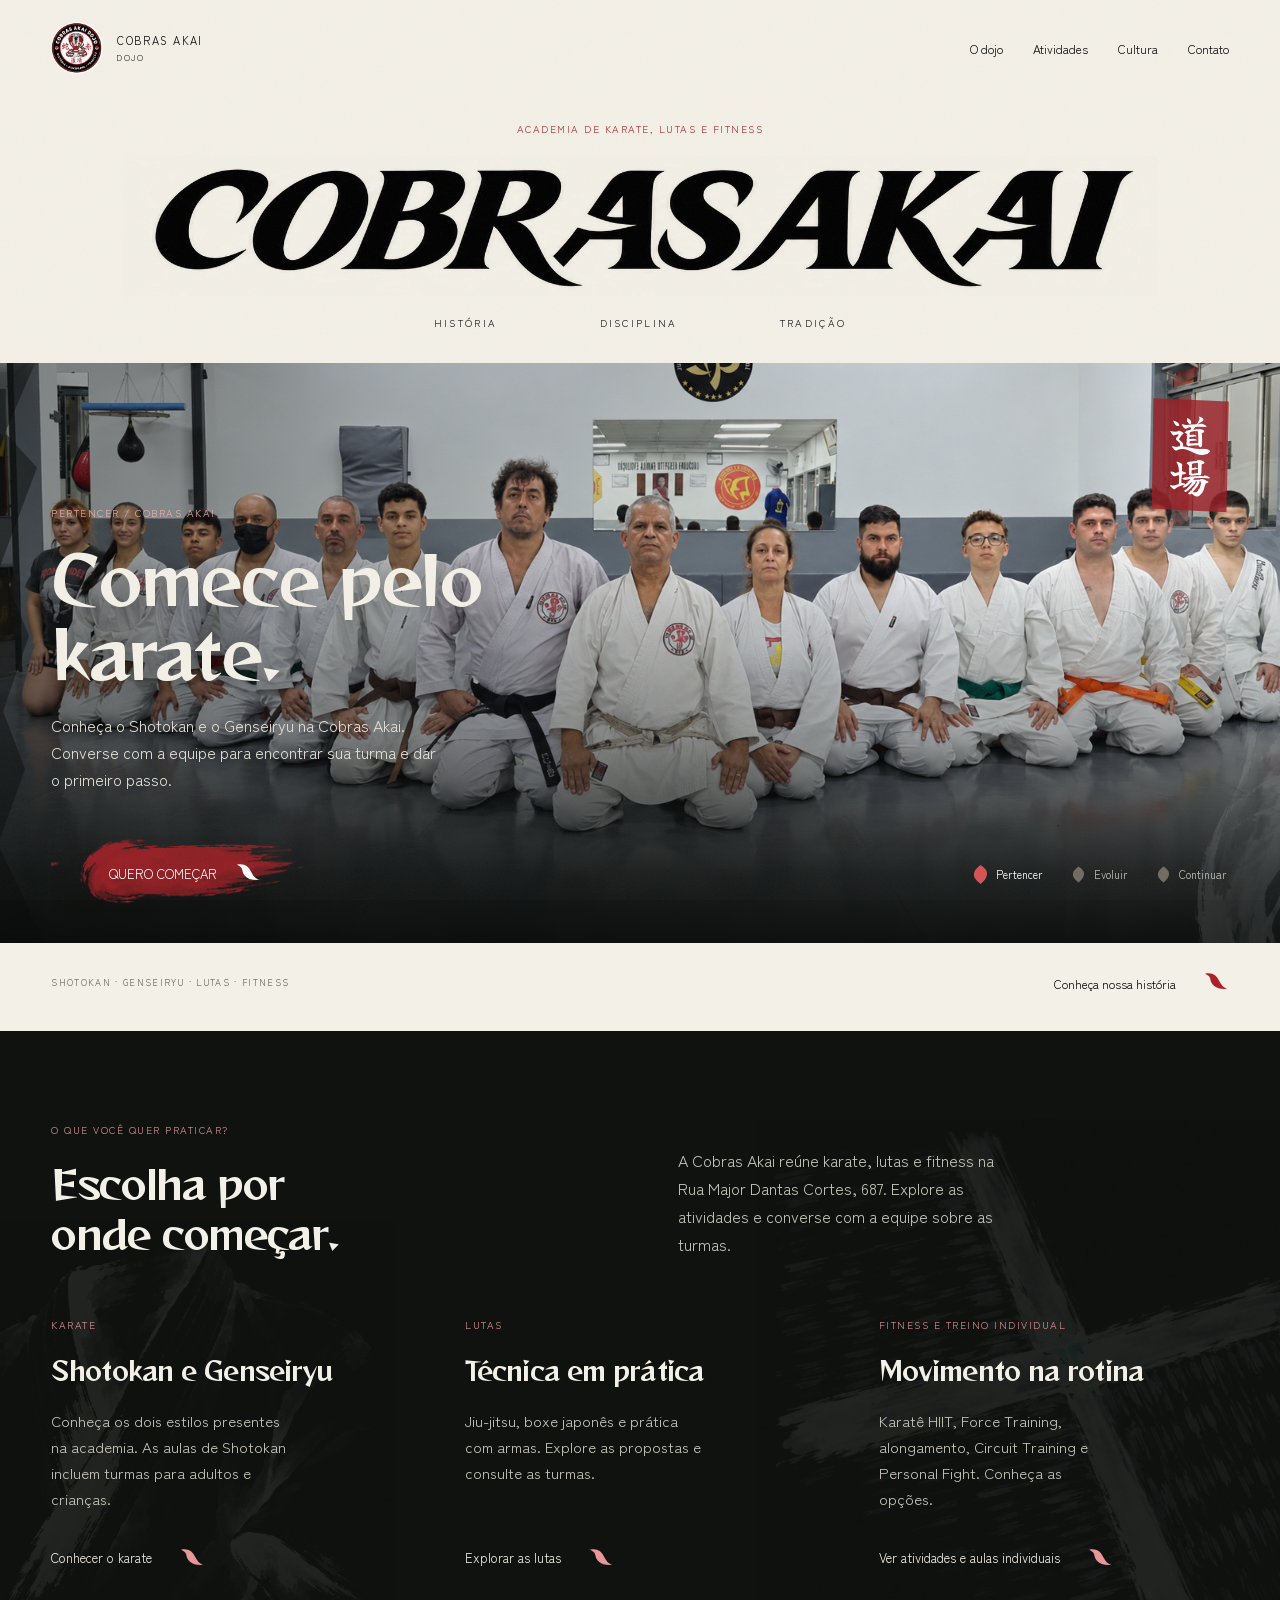
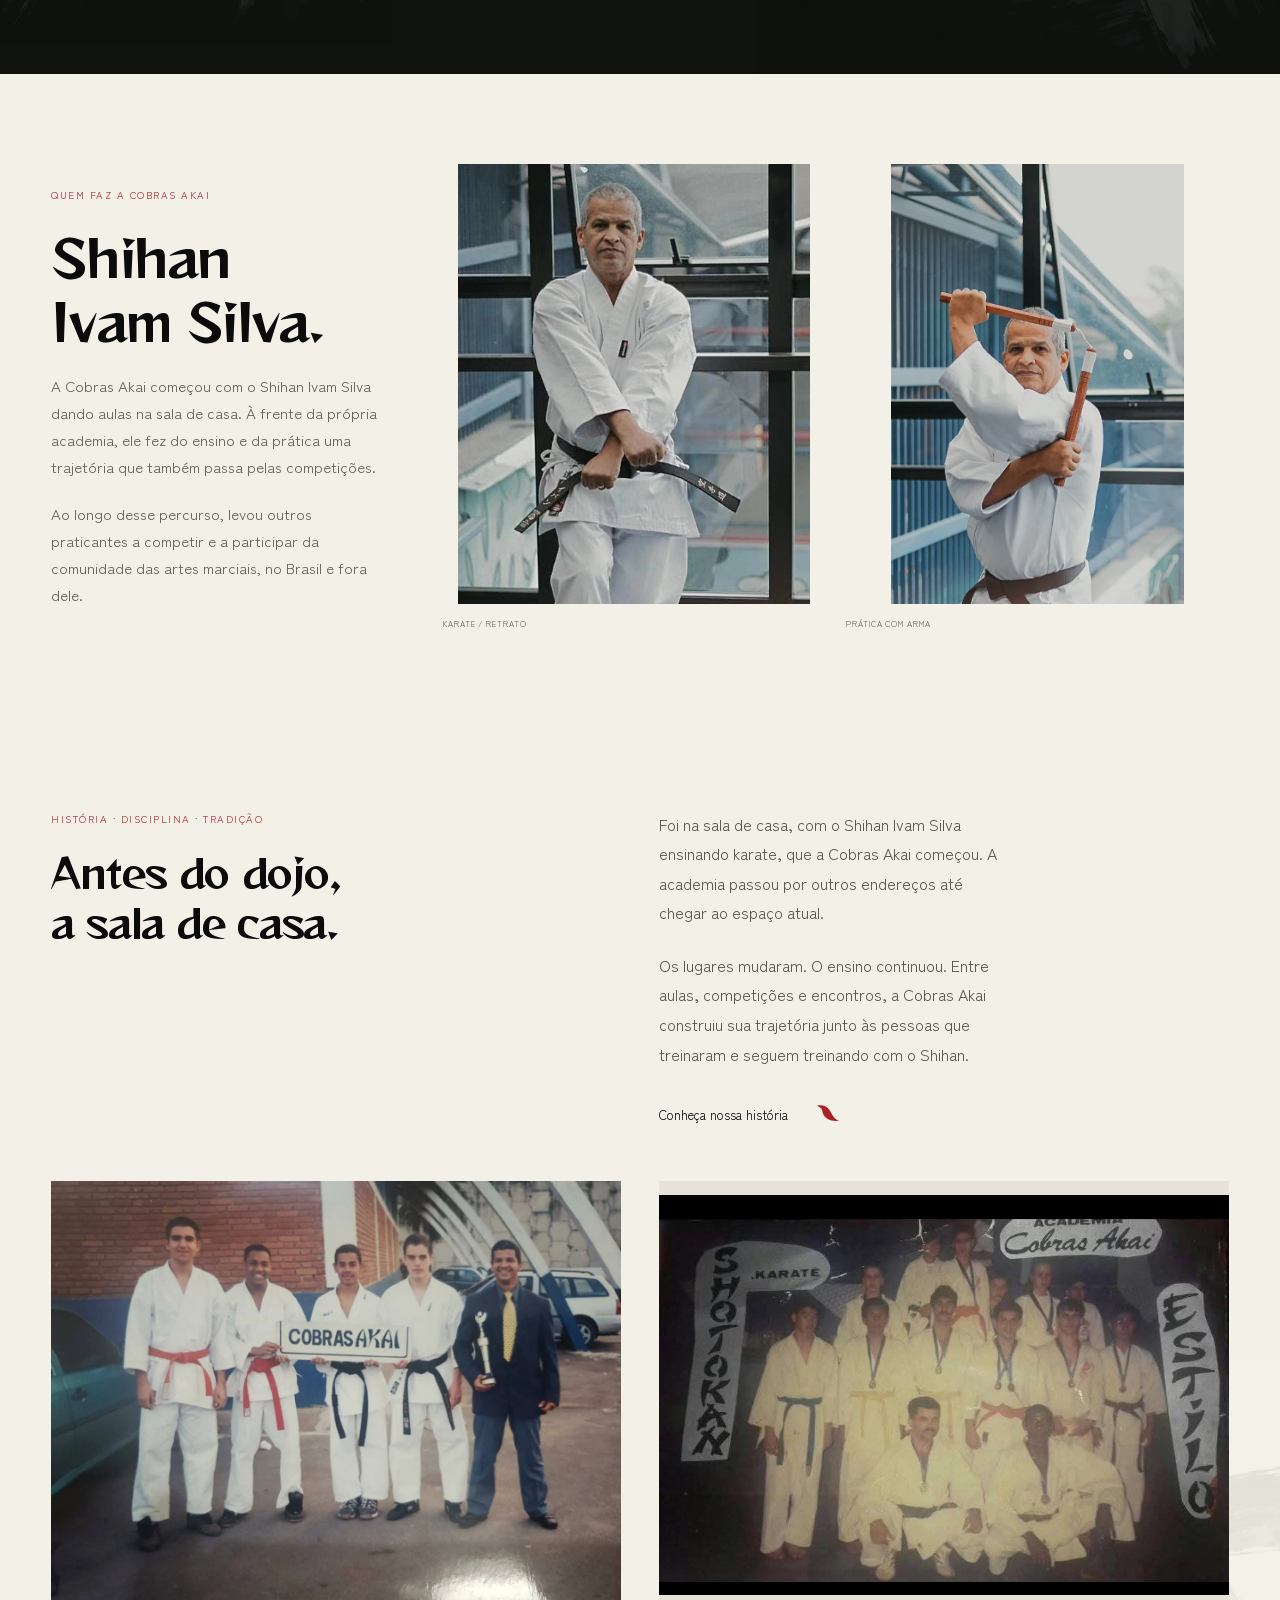
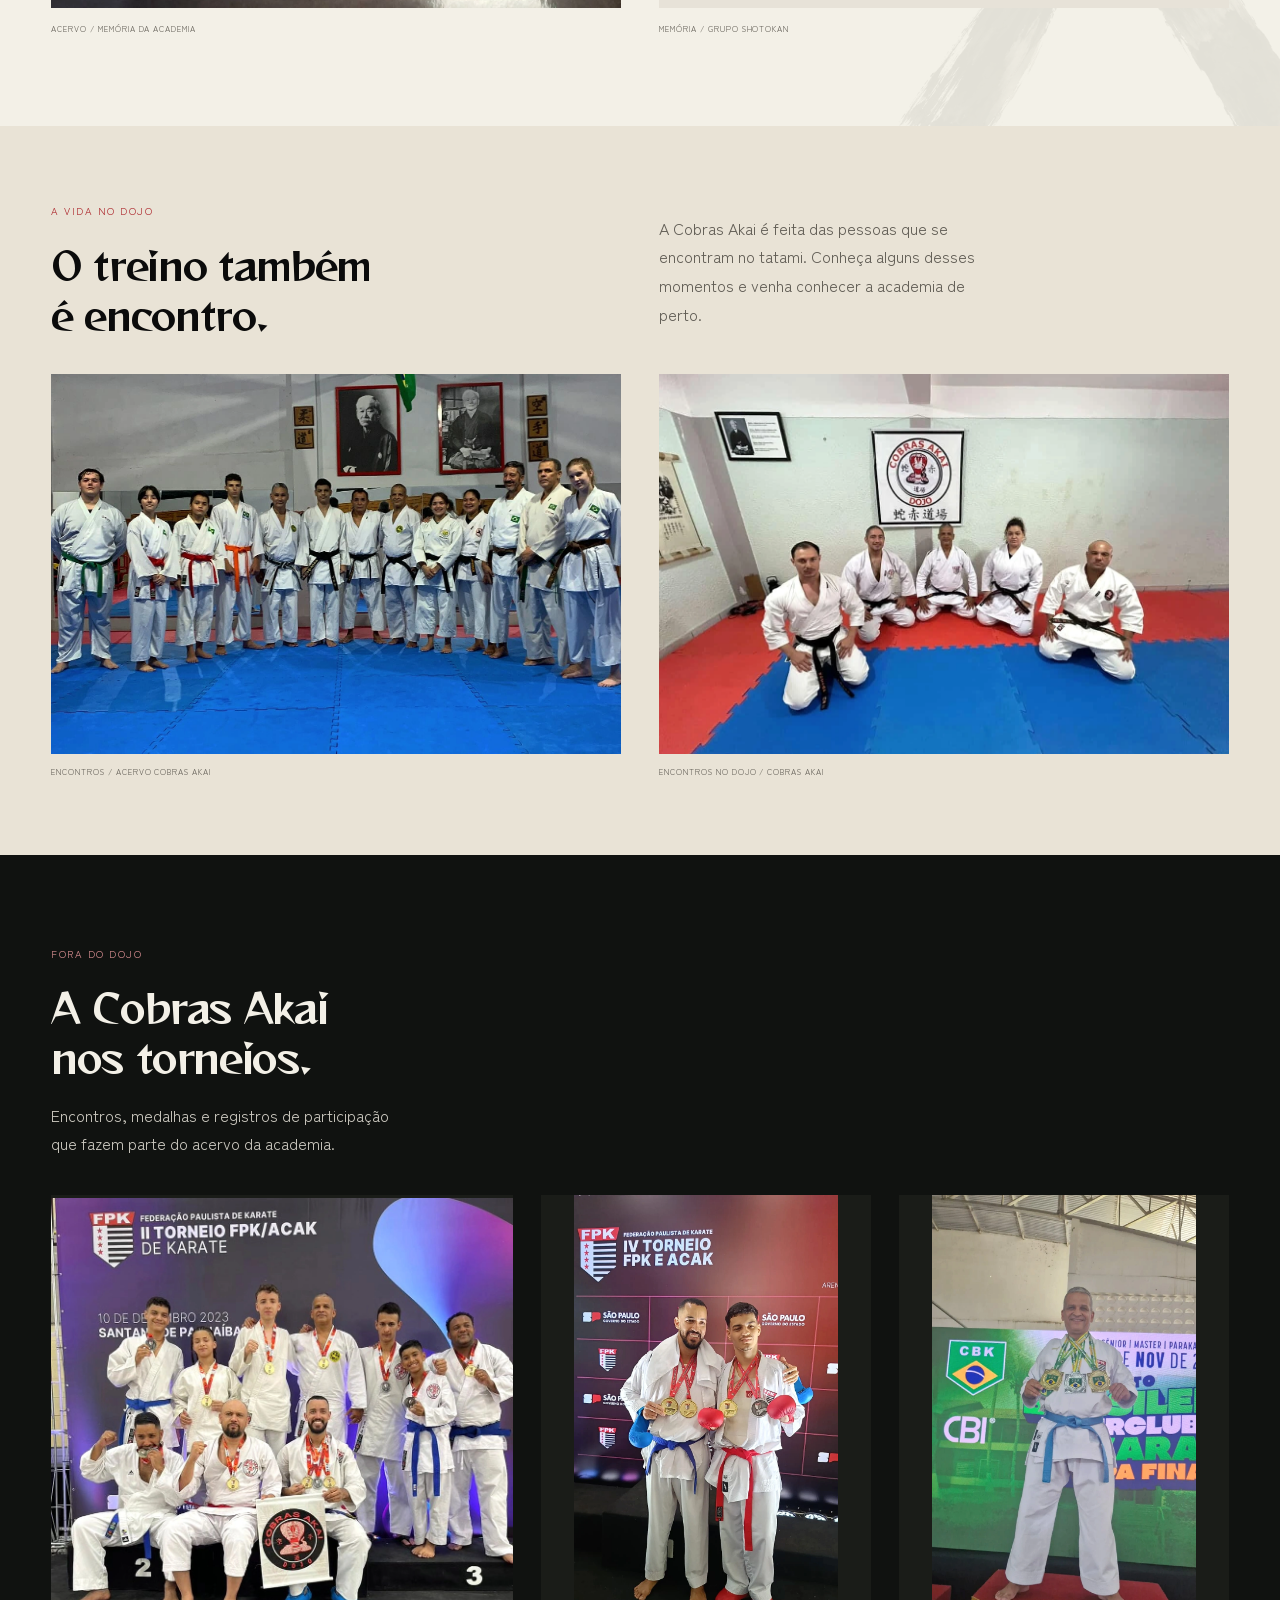
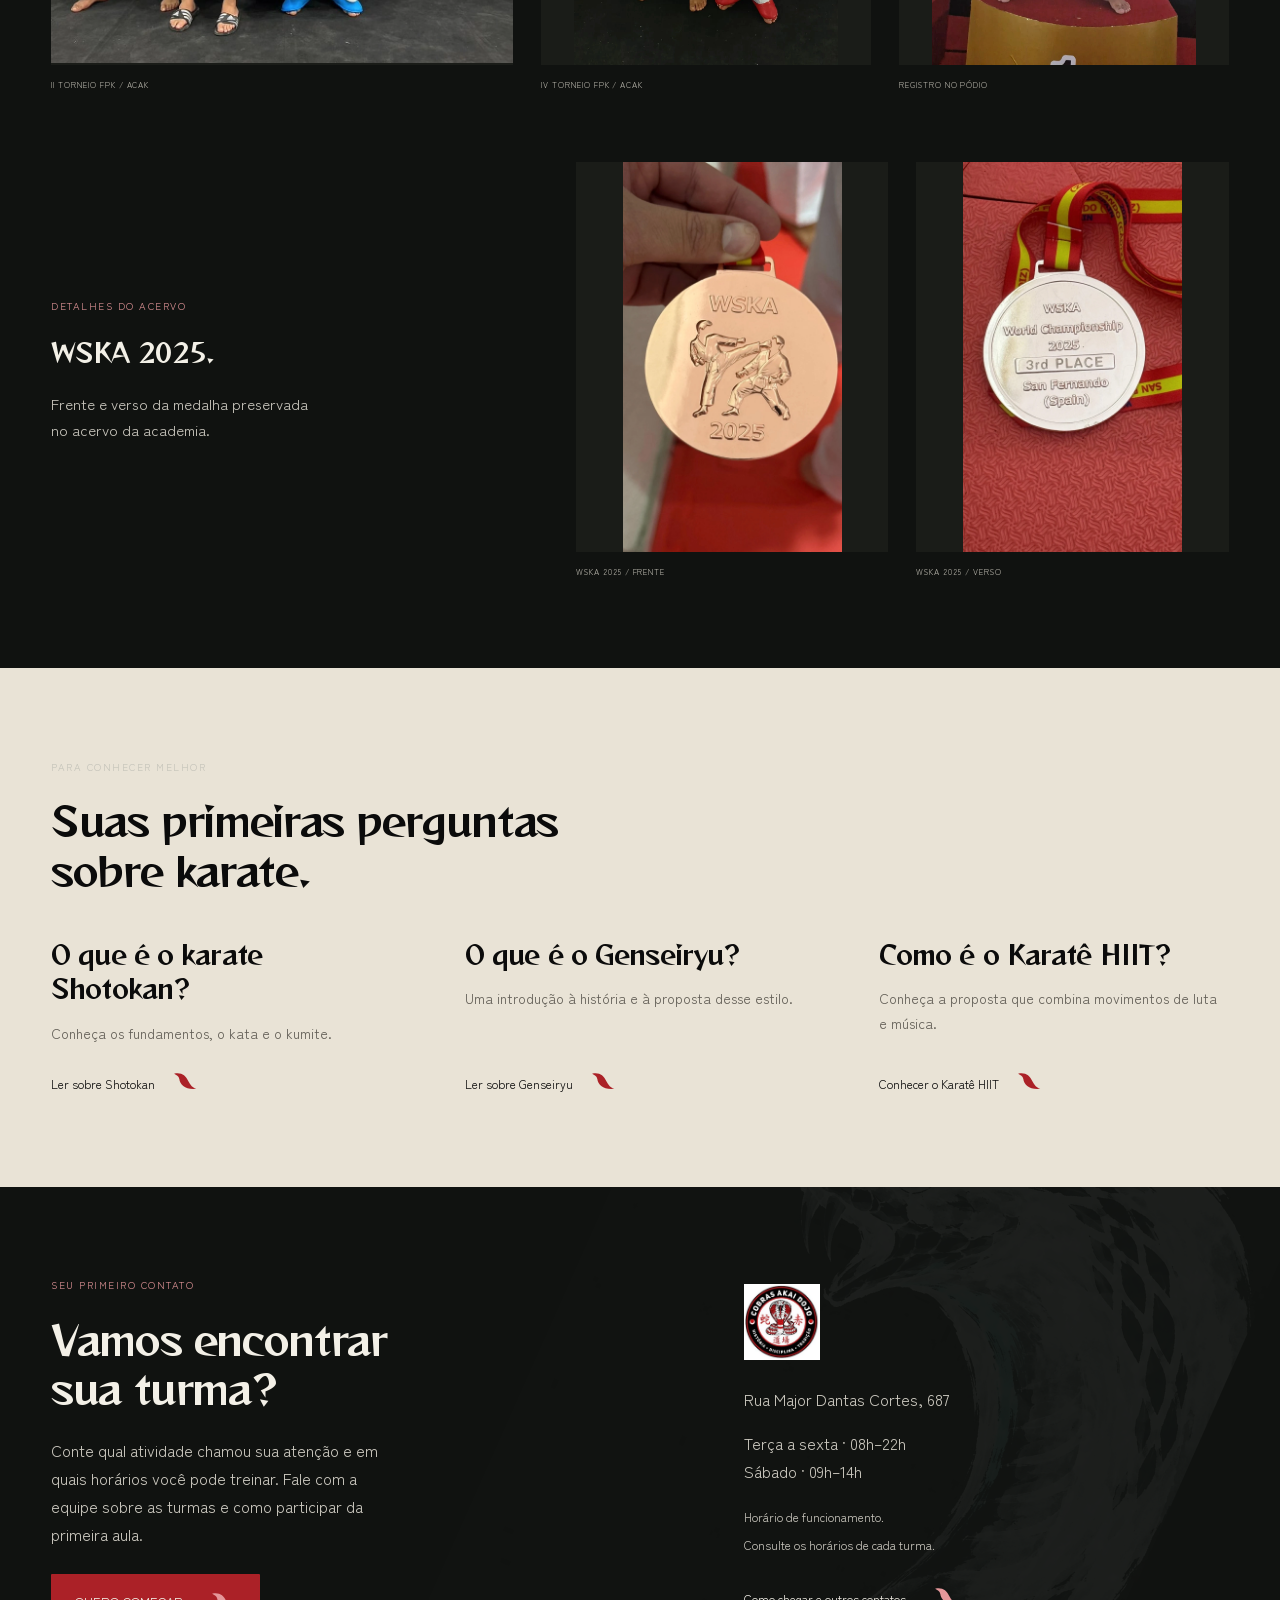
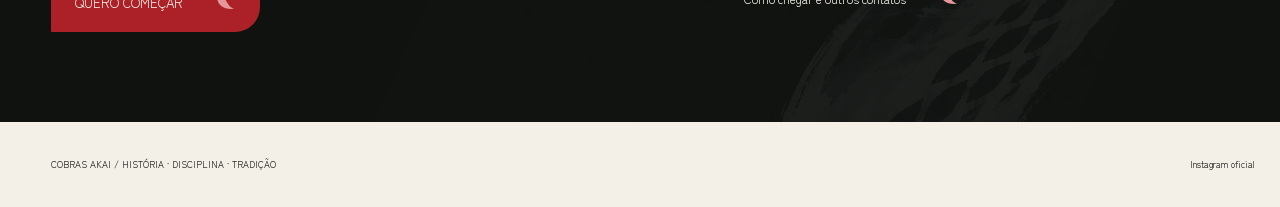
==== index.html @ 2b49d8a8 "Remove banner pause button and retain automatic rotation" ====
<!doctype html><html lang="pt-BR"><head><meta charset="utf-8"><meta name="viewport" content="width=device-width,initial-scale=1"><meta name="robots" content="noindex,nofollow"><title>Cobras Akai | Academia de Karate, Lutas e Fitness</title><link rel="stylesheet" href="versoes/versoes.css"><link rel="stylesheet" href="versoes/pergaminho.css"></head><body class="pergaminho"><a class="skip" href="#conteudo">Pular para o conteúdo</a><header class="content masthead"><a class="brand" href="index.html"><img src="assets/emblema.png" width="52" height="52" alt="Cobras Akai"><span>COBRAS AKAI<small>DOJO</small></span></a><nav aria-label="Principal"><a href="#historia">O dojo</a><a href="atividades.html">Atividades</a><a href="blog.html">Cultura</a><a href="contato.html">Contato</a></nav></header><main id="conteudo"><section class="p-opening"><div class="p-opening-title"><p class="tag">ACADEMIA DE KARATE, LUTAS E FITNESS</p><h1 class="signature"><img src="assets/ink/marca-estilizada.webp" alt="Cobras Akai"></h1><div class="p-brand-values"><span>HISTÓRIA</span><span>DISCIPLINA</span><span>TRADIÇÃO</span></div></div><section class="hero-reel" aria-label="Conheça a Cobras Akai" aria-roledescription="carrossel" tabindex="0">
<div class="reel-slides"><article class="reel-slide  reel-recent is-active" role="group" aria-roledescription="slide" aria-label="PERTENCER" ><img class="reel-photo" src="assets/fotos/tratadas/banner-dojo-escolhido.png" alt="Praticantes reunidos no tatami da Cobras Akai" fetchpriority="high"><div class="reel-shade"></div><div class="reel-copy"><p class="tag">PERTENCER / COBRAS AKAI</p><h2>Comece pelo<br>karate.</h2><p>Conheça o Shotokan e o Genseiryu na Cobras Akai. Converse com a equipe para encontrar sua turma e dar o primeiro passo.</p></div></article><article class="reel-slide reel-training reel-recent " role="group" aria-roledescription="slide" aria-label="EVOLUIR" inert aria-hidden="true"><img class="reel-photo" src="assets/fotos/tratadas/banner-karate-reconstruido-v2.png" alt="Turma de karate em posição de treino" loading="lazy"><div class="reel-shade"></div><div class="reel-copy"><p class="tag">EVOLUIR / COBRAS AKAI</p><h2>Encontre<br>seu treino.</h2><p>Karate, outras lutas, atividades de fitness e aulas individuais. Conheça as propostas e escolha o que você quer praticar.</p></div></article><article class="reel-slide  reel-archive " role="group" aria-roledescription="slide" aria-label="CONTINUAR" inert aria-hidden="true"><img class="reel-photo" src="assets/fotos/acervo-placa-cobras-akai.webp" alt="Registro do acervo com a placa Cobras Akai" loading="lazy"><div class="reel-shade"></div><div class="reel-copy"><p class="tag">CONTINUAR / COBRAS AKAI</p><h2>Conheça quem<br>faz o dojo.</h2><p>Dos registros antigos aos encontros de hoje, conheça as pessoas e os momentos da Cobras Akai.</p></div></article></div>
<div class="reel-edge reel-edge-left" aria-hidden="true"></div><img class="reel-serpent" src="assets/ink/serpente-fragmento-v07.webp" alt="" aria-hidden="true"><span class="reel-seal" lang="ja" aria-hidden="true">道場</span>
<div class="reel-bottom"><div class="p-banner-invite"><div class="p-invite"><span class="p-brush" aria-hidden="true"></span><a class="action p-brush-link" href="https://wa.me/5511998178561?text=Ol%C3%A1!%20Quero%20come%C3%A7ar%20na%20Cobras%20Akai.%20Gostaria%20de%20saber%20sobre%20as%20atividades%2C%20os%20hor%C3%A1rios%20e%20como%20funciona%20a%20primeira%20aula."><span>QUERO COMEÇAR</span><svg viewBox="0 0 48 48" aria-hidden="true"><path fill="currentColor" d="M7 8C19 5 27 11 31 20C35 28 39 32 45 34C27 36 17 27 16 17C15 12 11 10 7 8Z"/></svg></a></div></div><div class="reel-controls" aria-label="Controles dos banners"><div class="reel-choices"><button type="button" data-slide="0" aria-label="Mostrar banner Pertencer" aria-pressed="true"><svg viewBox="0 0 32 38" aria-hidden="true"><path d="M16 2C25 8 30 14 27 22C25 28 20 33 16 36C10 31 4 26 4 19C4 12 10 7 16 2Z" fill="currentColor"/></svg><span>Pertencer</span></button><button type="button" data-slide="1" aria-label="Mostrar banner Evoluir" aria-pressed="false"><svg viewBox="0 0 32 38" aria-hidden="true"><path d="M16 2C25 8 30 14 27 22C25 28 20 33 16 36C10 31 4 26 4 19C4 12 10 7 16 2Z" fill="currentColor"/></svg><span>Evoluir</span></button><button type="button" data-slide="2" aria-label="Mostrar banner Continuar" aria-pressed="false"><svg viewBox="0 0 32 38" aria-hidden="true"><path d="M16 2C25 8 30 14 27 22C25 28 20 33 16 36C10 31 4 26 4 19C4 12 10 7 16 2Z" fill="currentColor"/></svg><span>Continuar</span></button></div></div></div></section><div class="p-opening-foot"><span>SHOTOKAN · GENSEIRYU · LUTAS · FITNESS</span><a class="action " href="#historia"><span>Conheça nossa história</span><svg viewBox="0 0 48 48" aria-hidden="true"><path fill="currentColor" d="M7 8C19 5 27 11 31 20C35 28 39 32 45 34C27 36 17 27 16 17C15 12 11 10 7 8Z"/></svg></a></div></section>
<section class="p-dark p-practices"><div class="p-section-head p-grid"><div><p class="tag">O QUE VOCÊ QUER PRATICAR?</p><h2>Escolha por<br>onde começar.</h2></div><p>A Cobras Akai reúne karate, lutas e fitness na Rua Major Dantas Cortes, 687. Explore as atividades e converse com a equipe sobre as turmas.</p></div><div class="p-practice-content"><img class="ink-art p-gi" src="assets/ink/karategi-nanquim-v02.webp" alt="" aria-hidden="true" loading="lazy"><img class="ink-art p-tatami" src="assets/ink/tatami-nanquim-v02.webp" alt="" aria-hidden="true" loading="lazy"><div class="activities"><article><p class="tag">KARATE</p><h3>Shotokan e Genseiryu</h3><p>Conheça os dois estilos presentes na academia. As aulas de Shotokan incluem turmas para adultos e crianças.</p><a class="action " href="karate.html"><span>Conhecer o karate</span><svg viewBox="0 0 48 48" aria-hidden="true"><path fill="currentColor" d="M7 8C19 5 27 11 31 20C35 28 39 32 45 34C27 36 17 27 16 17C15 12 11 10 7 8Z"/></svg></a></article><article><p class="tag">LUTAS</p><h3>Técnica em prática</h3><p>Jiu-jitsu, boxe japonês e prática com armas. Explore as propostas e consulte as turmas.</p><a class="action " href="atividades.html#boxe"><span>Explorar as lutas</span><svg viewBox="0 0 48 48" aria-hidden="true"><path fill="currentColor" d="M7 8C19 5 27 11 31 20C35 28 39 32 45 34C27 36 17 27 16 17C15 12 11 10 7 8Z"/></svg></a></article><article><p class="tag">FITNESS E TREINO INDIVIDUAL</p><h3>Movimento na rotina</h3><p>Karatê HIIT, Force Training, alongamento, Circuit Training e Personal Fight. Conheça as opções.</p><a class="action " href="atividades.html#hiit"><span>Ver atividades e aulas individuais</span><svg viewBox="0 0 48 48" aria-hidden="true"><path fill="currentColor" d="M7 8C19 5 27 11 31 20C35 28 39 32 45 34C27 36 17 27 16 17C15 12 11 10 7 8Z"/></svg></a></article></div></div></section>
<section class="p-photo-section p-shihan" id="shihan"><div class="p-photo-heading"><p class="tag">QUEM FAZ A COBRAS AKAI</p><h2>Shihan<br>Ivam Silva.</h2><p>A Cobras Akai começou com o Shihan Ivam Silva dando aulas na sala de casa. À frente da própria academia, ele fez do ensino e da prática uma trajetória que também passa pelas competições.</p><p>Ao longo desse percurso, levou outros praticantes a competir e a participar da comunidade das artes marciais, no Brasil e fora dele.</p></div><div class="p-photo-gallery p-portraits"><figure><a href="assets/fotos/tratadas/retrato-karate.webp" class="archive-enlarge" data-caption="Praticante de karategi branco segurando a faixa preta" aria-label="Ampliar: Praticante de karategi branco segurando a faixa preta"><img src="assets/fotos/tratadas/retrato-karate.webp" alt="Praticante de karategi branco segurando a faixa preta" loading="lazy" decoding="async"></a><figcaption>KARATE / RETRATO</figcaption></figure><figure><a href="assets/fotos/tratadas/pratica-arma.webp" class="archive-enlarge" data-caption="Praticante segurando uma arma articulada de madeira" aria-label="Ampliar: Praticante segurando uma arma articulada de madeira"><img src="assets/fotos/tratadas/pratica-arma.webp" alt="Praticante segurando uma arma articulada de madeira" loading="lazy" decoding="async"></a><figcaption>PRÁTICA COM ARMA</figcaption></figure></div></section>
<section class="p-history" id="historia"><div class="p-history-intro"><div><p class="tag">HISTÓRIA · DISCIPLINA · TRADIÇÃO</p><h2>Antes do dojo,<br>a sala de casa.</h2></div><div class="p-history-copy"><p>Foi na sala de casa, com o Shihan Ivam Silva ensinando karate, que a Cobras Akai começou. A academia passou por outros endereços até chegar ao espaço atual.</p><p>Os lugares mudaram. O ensino continuou. Entre aulas, competições e encontros, a Cobras Akai construiu sua trajetória junto às pessoas que treinaram e seguem treinando com o Shihan.</p><a class="action " href="dojo.html#historia"><span>Conheça nossa história</span><svg viewBox="0 0 48 48" aria-hidden="true"><path fill="currentColor" d="M7 8C19 5 27 11 31 20C35 28 39 32 45 34C27 36 17 27 16 17C15 12 11 10 7 8Z"/></svg></a></div></div><div class="p-photo-gallery p-history-album"><figure><a href="assets/fotos/acervo-placa-cobras-akai.webp" class="archive-enlarge" data-caption="Fotografia antiga de grupo com placa Cobras Akai" aria-label="Ampliar: Fotografia antiga de grupo com placa Cobras Akai"><img src="assets/fotos/acervo-placa-cobras-akai.webp" alt="Fotografia antiga de grupo com placa Cobras Akai" loading="lazy" decoding="async"></a><figcaption>ACERVO / MEMÓRIA DA ACADEMIA</figcaption></figure><figure><a href="assets/fotos/acervo-grupo-shotokan.webp" class="archive-enlarge" data-caption="Fotografia antiga de grupo com medalhas e identificação Academia Cobras Akai" aria-label="Ampliar: Fotografia antiga de grupo com medalhas e identificação Academia Cobras Akai"><img src="assets/fotos/acervo-grupo-shotokan.webp" alt="Fotografia antiga de grupo com medalhas e identificação Academia Cobras Akai" loading="lazy" decoding="async"></a><figcaption>MEMÓRIA / GRUPO SHOTOKAN</figcaption></figure></div><img class="ink-art p-belt" src="assets/ink/faixa-nanquim-v02.webp" alt="" aria-hidden="true" loading="lazy"></section>
<section class="p-photo-section p-together" id="vida-no-dojo"><div class="p-together-intro"><div><p class="tag">A VIDA NO DOJO</p><h2>O treino também<br>é encontro.</h2></div><p>A Cobras Akai é feita das pessoas que se encontram no tatami. Conheça alguns desses momentos e venha conhecer a academia de perto.</p></div><div class="p-photo-gallery p-dojo-pair"><figure><a href="assets/fotos/tratadas/grupo-tatami.webp" class="archive-enlarge" data-caption="Turma reunida em pé no tatami azul" aria-label="Ampliar: Turma reunida em pé no tatami azul"><img src="assets/fotos/tratadas/grupo-tatami.webp" alt="Turma reunida em pé no tatami azul" loading="lazy" decoding="async"></a><figcaption>ENCONTROS / ACERVO COBRAS AKAI</figcaption></figure><figure><a href="assets/fotos/tratadas/encontro-faixas.webp" class="archive-enlarge" data-caption="Grupo de praticantes no dojo Cobras Akai" aria-label="Ampliar: Grupo de praticantes no dojo Cobras Akai"><img src="assets/fotos/tratadas/encontro-faixas.webp" alt="Grupo de praticantes no dojo Cobras Akai" loading="lazy" decoding="async"></a><figcaption>ENCONTROS NO DOJO / COBRAS AKAI</figcaption></figure></div></section>
<section class="p-dark p-photo-section"><div class="p-photo-heading"><p class="tag">FORA DO DOJO</p><h2>A Cobras Akai<br>nos torneios.</h2><p>Encontros, medalhas e registros de participação que fazem parte do acervo da academia.</p></div><div class="p-photo-gallery p-competitions"><figure><a href="assets/fotos/tratadas/registro-torneio.webp" class="archive-enlarge" data-caption="Grupo com medalhas e bandeira Cobras Akai no II Torneio FPK e ACAK" aria-label="Ampliar: Grupo com medalhas e bandeira Cobras Akai no II Torneio FPK e ACAK"><img src="assets/fotos/tratadas/registro-torneio.webp" alt="Grupo com medalhas e bandeira Cobras Akai no II Torneio FPK e ACAK" loading="lazy" decoding="async"></a><figcaption>II TORNEIO FPK / ACAK</figcaption></figure><figure><a href="assets/fotos/tratadas/dupla-torneio.webp" class="archive-enlarge" data-caption="Dois praticantes com medalhas no IV Torneio FPK e ACAK" aria-label="Ampliar: Dois praticantes com medalhas no IV Torneio FPK e ACAK"><img src="assets/fotos/tratadas/dupla-torneio.webp" alt="Dois praticantes com medalhas no IV Torneio FPK e ACAK" loading="lazy" decoding="async"></a><figcaption>IV TORNEIO FPK / ACAK</figcaption></figure><figure><a href="assets/fotos/tratadas/registro-podio.webp" class="archive-enlarge" data-caption="Praticante com medalhas em um pódio diante do painel CBK" aria-label="Ampliar: Praticante com medalhas em um pódio diante do painel CBK"><img src="assets/fotos/tratadas/registro-podio.webp" alt="Praticante com medalhas em um pódio diante do painel CBK" loading="lazy" decoding="async"></a><figcaption>REGISTRO NO PÓDIO</figcaption></figure></div><div class="p-medal-story"><div><p class="tag">DETALHES DO ACERVO</p><h3>WSKA 2025.</h3><p>Frente e verso da medalha preservada no acervo da academia.</p></div><div class="p-photo-gallery p-medals"><figure><a href="assets/fotos/tratadas/medalha-frente.webp" class="archive-enlarge" data-caption="Frente de medalha com inscrição WSKA 2025" aria-label="Ampliar: Frente de medalha com inscrição WSKA 2025"><img src="assets/fotos/tratadas/medalha-frente.webp" alt="Frente de medalha com inscrição WSKA 2025" loading="lazy" decoding="async"></a><figcaption>WSKA 2025 / FRENTE</figcaption></figure><figure><a href="assets/fotos/tratadas/medalha-verso.webp" class="archive-enlarge" data-caption="Verso de medalha com inscrição WSKA World Championship 2025, 3rd Place, San Fernando, Spain" aria-label="Ampliar: Verso de medalha com inscrição WSKA World Championship 2025, 3rd Place, San Fernando, Spain"><img src="assets/fotos/tratadas/medalha-verso.webp" alt="Verso de medalha com inscrição WSKA World Championship 2025, 3rd Place, San Fernando, Spain" loading="lazy" decoding="async"></a><figcaption>WSKA 2025 / VERSO</figcaption></figure></div></div></section>
<section class="p-journal"><div class="p-section-head"><p class="tag">PARA CONHECER MELHOR</p><h2>Suas primeiras perguntas<br>sobre karate.</h2></div><div class="readings"><a href="artigo-shotokan.html"><h3>O que é o karate Shotokan?</h3><p>Conheça os fundamentos, o kata e o kumite.</p><span>Ler sobre Shotokan <svg viewBox="0 0 48 48" aria-hidden="true"><path fill="currentColor" d="M7 8C19 5 27 11 31 20C35 28 39 32 45 34C27 36 17 27 16 17C15 12 11 10 7 8Z"/></svg></span></a><a href="artigo-genseiryu.html"><h3>O que é o Genseiryu?</h3><p>Uma introdução à história e à proposta desse estilo.</p><span>Ler sobre Genseiryu <svg viewBox="0 0 48 48" aria-hidden="true"><path fill="currentColor" d="M7 8C19 5 27 11 31 20C35 28 39 32 45 34C27 36 17 27 16 17C15 12 11 10 7 8Z"/></svg></span></a><a href="artigo-karate-hiit.html"><h3>Como é o Karatê HIIT?</h3><p>Conheça a proposta que combina movimentos de luta e música.</p><span>Conhecer o Karatê HIIT <svg viewBox="0 0 48 48" aria-hidden="true"><path fill="currentColor" d="M7 8C19 5 27 11 31 20C35 28 39 32 45 34C27 36 17 27 16 17C15 12 11 10 7 8Z"/></svg></span></a></div></section>
<section class="p-dark p-visit p-grid"><img class="ink-art p-visit-scales" src="assets/ink/serpente-fragmento-v07.webp" alt="" aria-hidden="true" loading="lazy"><div><p class="tag">SEU PRIMEIRO CONTATO</p><h2>Vamos encontrar<br>sua turma?</h2><p>Conte qual atividade chamou sua atenção e em quais horários você pode treinar. Fale com a equipe sobre as turmas e como participar da primeira aula.</p><a class="action strong" href="https://wa.me/5511998178561?text=Ol%C3%A1!%20Quero%20come%C3%A7ar%20na%20Cobras%20Akai.%20Gostaria%20de%20saber%20sobre%20as%20atividades%2C%20os%20hor%C3%A1rios%20e%20como%20funciona%20a%20primeira%20aula."><span>QUERO COMEÇAR</span><svg viewBox="0 0 48 48" aria-hidden="true"><path fill="currentColor" d="M7 8C19 5 27 11 31 20C35 28 39 32 45 34C27 36 17 27 16 17C15 12 11 10 7 8Z"/></svg></a></div><div class="p-address"><img src="assets/emblema.png" alt="Cobras Akai" width="76" height="76"><p>Rua Major Dantas Cortes, 687</p><p>Terça a sexta · 08h–22h<br>Sábado · 09h–14h</p><small>Horário de funcionamento.<br>Consulte os horários de cada turma.</small><a class="action " href="contato.html"><span>Como chegar e outros contatos</span><svg viewBox="0 0 48 48" aria-hidden="true"><path fill="currentColor" d="M7 8C19 5 27 11 31 20C35 28 39 32 45 34C27 36 17 27 16 17C15 12 11 10 7 8Z"/></svg></a></div></section><dialog class="p-lightbox" aria-label="Fotografia ampliada"><button type="button" class="p-photo-close">Fechar fotografia</button><img alt=""><p></p></dialog></main><footer class="content"><span>COBRAS AKAI / HISTÓRIA · DISCIPLINA · TRADIÇÃO</span><a href="https://www.instagram.com/cobrasakaioficial/">Instagram oficial</a></footer><script src="versoes/pergaminho.js" defer></script></body></html>
---- versoes/versoes.css ----
@font-face{font-family:Zen;src:url('../assets/fonts/zen.woff2')}@font-face{font-family:Reggae;src:url('../assets/fonts/reggae.woff2')}@font-face{font-family:Yuji;src:url('../assets/fonts/yuji.woff2')}*{box-sizing:border-box}html{scroll-behavior:smooth;scroll-padding-top:90px}body{margin:0;background:#f3f0e7;color:#0b0b0b;font:16px/1.75 Zen,sans-serif}a{color:inherit;text-decoration:none}img{display:block;max-width:100%}h1,h2,h3,p,figure{margin:0}h1,h2,h3{font-weight:400;line-height:1.16;letter-spacing:-.035em}h2{font-size:45px}h3{font-size:27px}em{font-style:normal;color:#ab2127}a:focus-visible{outline:2px solid #ab2127;outline-offset:5px}.skip{position:fixed;top:-90px;z-index:100;background:#fff;padding:15px}.skip:focus{top:0}.content{width:min(1200px,86%);margin:auto}.compare{display:flex;align-items:center;justify-content:center;gap:25px;background:#e4ddd0;color:#292722;padding:12px 4%;font-size:11px;position:sticky;top:0;z-index:20;min-height:52px}.compare>span{font-size:8px;letter-spacing:.15em}.compare a{padding:6px 0}.compare a[aria-current]{color:#ab2127;font-weight:bold}.compare .original{margin-left:auto;font-size:10px}.masthead{display:flex;justify-content:space-between;align-items:center;padding-block:23px;gap:30px}.brand{display:flex;align-items:center;gap:14px;font-size:11px;letter-spacing:.13em}.brand img{border-radius:50%}.brand small{display:block;font-size:8px;letter-spacing:.2em}.masthead nav{display:flex;gap:30px;font-size:12px}.signature{position:relative;aspect-ratio:1774/240;overflow:hidden;mix-blend-mode:multiply}.signature img{position:absolute;width:100%;max-width:none;top:-95.833%}.tag{font-size:9px;letter-spacing:.17em;color:#ab2127;margin-bottom:20px}.action{display:inline-flex;align-items:center;gap:25px;padding:12px 0;min-height:48px;font-size:13px}.action svg,.readings svg{width:25px;height:25px;flex-shrink:0;color:#ab2127;transition:transform .4s cubic-bezier(.2,.8,.2,1)}.action:hover svg,.readings a:hover svg{transform:translateX(5px)}.action.strong{background:#ab2127;color:#f3f0e7;padding:15px 24px;border-radius:1px 1px 25px 1px}.action.strong svg{color:inherit}.section{padding-block:75px}figure img{width:100%;height:auto}figcaption{font-size:8px;letter-spacing:.12em;margin-top:13px;color:#625e56}.activities{display:grid;grid-template-columns:repeat(3,1fr);gap:65px;margin-top:45px}.activities p:not(.tag){font-size:15px;color:#625e56;margin:20px 0;max-width:32ch}.readings{display:grid;grid-template-columns:repeat(3,1fr);gap:55px;margin-top:35px}.readings h3{font-size:25px}.readings p{font-size:14px;color:#625e56;margin-top:15px}.readings a>span{display:flex;align-items:center;gap:15px;font-size:12px;margin-top:20px}.contact{display:grid;grid-template-columns:1.2fr 1fr;gap:80px;padding-block:75px}.contact h2{margin-bottom:30px}.contact>div:last-child{padding-top:30px}.contact p:not(.tag){margin-bottom:15px}.contact small{font-size:12px;color:#625e56;display:block}.contact>div:last-child .action{margin-top:15px}footer{display:flex;justify-content:space-between;gap:30px;font-size:9px;padding-block:35px}
/* Pergaminho: composição vertical, margem ilustrada e acervo sobre papel. */
.pergaminho{background:#f3f0e7}.pergaminho:before{content:'';position:fixed;inset:0;pointer-events:none;z-index:30;opacity:.04;background:url("data:image/svg+xml,%3Csvg xmlns='http://www.w3.org/2000/svg' width='150' height='150'%3E%3Cfilter id='n'%3E%3CfeTurbulence type='fractalNoise' baseFrequency='.7' numOctaves='3'/%3E%3C/filter%3E%3Cpath fill='%235c5249' filter='url(%23n)' d='M0 0h150v150H0z'/%3E%3C/svg%3E")}.scroll-cover{position:relative;overflow:hidden;padding:25px 0 75px;min-height:850px}.scroll-cover>.tag{text-align:center}.scroll-cover .signature{width:85%;margin:0 auto 50px;z-index:2}.scroll-heading{position:relative;z-index:2;padding-left:8%;display:flex;gap:28px;align-items:start}.scroll-heading>span{font:42px Yuji,serif;color:#ab2127;writing-mode:vertical-rl;padding-top:10px}.scroll-heading h1{font:clamp(45px,5vw,70px)/1.3 Reggae,serif;letter-spacing:-.04em}.scroll-snake{position:absolute;width:45%;right:-5%;top:210px;mix-blend-mode:multiply;opacity:.65;mask-image:linear-gradient(0deg,transparent,#000 25%);pointer-events:none}.scroll-intro{position:relative;z-index:2;margin:30px 0 0 14%;font-size:15px;color:#625e56}.scroll-intro .action{margin-top:23px}.scroll-history{padding-top:10px}.pergaminho h2{font-family:Reggae,serif;font-size:39px;line-height:1.35}.pergaminho h3{font-family:Reggae,serif;font-size:25px;line-height:1.4}.section-title{margin-left:7%;margin-bottom:40px}.history-layout{display:grid;grid-template-columns:1.3fr .7fr;gap:75px;align-items:center}.history-layout>div>p{font-size:16px;color:#625e56;max-width:34ch}.ink-belt{width:80%;mix-blend-mode:multiply;margin-top:25px}.paper-photo{max-width:850px;padding-block:35px}.pergaminho .contact{background:#e4ddd050;padding:45px;margin-block:25px}
/* Sóbrio: fotografia integral, marca pequena e hierarquia silenciosa. */
.sobrio{background:#f6f5f0}.sobrio .masthead{padding-block:25px}.quiet-photo{width:min(1440px,94%);margin:auto}.quiet-photo img{width:100%;height:auto}.quiet-caption{display:flex;justify-content:space-between;font-size:8px;letter-spacing:.14em;margin-top:16px;color:#625e56}.quiet-title{display:grid;grid-template-columns:1.3fr .7fr;gap:70px;padding-block:38px 45px;align-items:end}.quiet-title h1{font-size:clamp(33px,3.8vw,52px);font-weight:600;line-height:1.25}.quiet-title p{font-size:15px;color:#625e56;margin-bottom:20px}.sobrio h2{font-size:39px;font-weight:600;line-height:1.3}.sobrio h3{font-size:25px;font-weight:600}.quiet-about{display:grid;grid-template-columns:.85fr 1.15fr;gap:95px;align-items:center}.quiet-about>div>p:not(.tag){font-size:16px;color:#625e56;margin:25px 0}.quiet-practice{background:#eae8e1}.sobrio .action.strong{border-radius:0 0 22px 0;background:#171916}.sobrio .contact{padding-top:30px}
/* Luta: cartaz tipográfico, massa vermelha, escala e corte de cor. */
.luta{background:#111210;color:#f3f0e7}.luta .masthead{background:#111210}.luta .compare{background:#f3f0e7}.fight-cover{background:#ab2127;color:#f3f0e7;overflow:hidden}.fight-cover>.content{position:relative;padding-block:35px 45px}.fight-cover .signature{filter:invert(1);mix-blend-mode:screen;width:68%;position:relative;z-index:2;margin-bottom:22px}.fight-disciplines{font-size:10px;letter-spacing:.2em;position:relative;z-index:2}.fight-cover h1{font:clamp(58px,8.3vw,115px)/1.04 Reggae,serif;letter-spacing:-.06em;position:relative;z-index:2;margin:32px 0}.fight-cover h1>span{color:#111210}.fight-snake{position:absolute;right:-6%;top:80px;width:46%;mix-blend-mode:multiply;opacity:.85;pointer-events:none}.fight-invite{display:flex;gap:50px;align-items:center;position:relative;z-index:2}.fight-invite>p{font-size:11px;letter-spacing:.1em}.fight-invite .strong{background:#111210}.fight-strip{display:flex;justify-content:space-around;gap:25px;padding:23px 5%;font:18px Reggae,serif;background:#f3f0e7;color:#111210}.luta h2{font:clamp(38px,4.4vw,59px)/1.15 Reggae,serif}.luta h3{font:26px/1.4 Reggae,serif}.luta .tag{color:#e18d92}.luta .activities{gap:45px}.luta .activities p:not(.tag){color:#beb9ae}.luta .activities article:first-child{background:#22241e;padding:25px;margin:-25px}.fight-history{display:grid;grid-template-columns:1.1fr 1fr;gap:75px;align-items:center;padding-top:20px}.fight-history>div>p:not(.tag){font-size:16px;color:#beb9ae;margin:25px 0}.luta figcaption{color:#bfb9af}.fight-reading{background:#e4ddd0;color:#111210}.fight-reading .tag{color:#ab2127}.luta .contact small{color:#bfb9af}.luta .contact .tag{color:#e18d92}.luta .action svg{color:#e18d92}.luta .strong svg{color:#f3f0e7}.luta .readings svg{color:#ab2127}
@media(max-width:800px){html{scroll-padding-top:120px}.compare{gap:3px 18px;justify-content:start;flex-wrap:wrap;padding:9px 7%;font-size:10px}.compare>span{width:100%;font-size:7px}.compare .original{display:none}.content{width:86%}.masthead{display:block;padding-block:18px}.brand img{width:40px;height:40px}.brand{font-size:10px}.masthead nav{margin-top:17px;gap:24px;font-size:11px}.section{padding-block:45px}h2{font-size:33px}.activities,.readings{grid-template-columns:1fr;gap:28px;margin-top:30px}.activities p:not(.tag){margin-block:13px;max-width:none}.activities h3 br{display:initial}.contact{grid-template-columns:1fr;gap:10px;padding-block:40px}.contact>div:last-child{padding-top:15px}footer{display:block;font-size:8px}footer>a{display:block;margin-top:15px}.scroll-cover{min-height:690px;padding-top:15px;padding-bottom:45px}.scroll-cover .signature{width:100%;margin-bottom:38px}.scroll-heading{padding:0;gap:15px}.scroll-heading>span{font-size:27px}.scroll-heading h1{font-size:36px;line-height:1.38}.scroll-snake{width:63%;right:-20%;top:240px;opacity:.24}.scroll-intro{margin-left:0;margin-top:28px;font-size:14px;max-width:26ch}.scroll-cover>.tag{font-size:8px;text-align:left}.section-title{margin-left:0;margin-bottom:25px}.history-layout{grid-template-columns:1fr;gap:25px}.history-layout>div>p{max-width:none;font-size:15px}.ink-belt{width:55%;margin:15px 0 0 auto}.pergaminho h2{font-size:31px}.pergaminho h3{font-size:23px}.paper-photo{padding-block:10px}.pergaminho .contact{padding:25px}.quiet-photo{width:100%}.quiet-caption{font-size:7px;gap:20px}.quiet-title{grid-template-columns:1fr;gap:25px;padding-block:28px}.quiet-title h1{font-size:33px}.quiet-title p{font-size:14px}.quiet-about{grid-template-columns:1fr;gap:25px}.sobrio h2{font-size:31px}.sobrio h3{font-size:24px}.quiet-about>div>p:not(.tag){font-size:15px}.fight-cover .signature{width:100%;margin-bottom:22px}.fight-cover h1{font-size:51px;margin-block:30px}.fight-snake{width:75%;right:-38%;top:120px;opacity:.48}.fight-invite{display:block}.fight-invite .action{margin-top:18px}.fight-strip{font-size:10px;padding:18px 5%;gap:12px}.luta h2{font-size:35px}.luta h3{font-size:23px}.luta .activities{gap:30px}.luta .activities article:first-child{padding:20px;margin:0 -20px}.fight-history{grid-template-columns:1fr;gap:25px}.fight-history>div>p:not(.tag){font-size:15px}.luta .action{font-size:12px}}
@media(prefers-reduced-motion:reduce){html{scroll-behavior:auto}*{transition:none!important}}

/* Abertura da direção escolhida: convite, assinatura e contato. */
.pergaminho .scroll-cover{min-height:0;padding-bottom:75px}
.pergaminho .scroll-cover .signature{width:76%;margin-bottom:30px}
.pergaminho .scroll-heading h1{font-size:clamp(38px,4.3vw,60px);line-height:1.25}
.pergaminho .scroll-intro{margin-top:24px;max-width:570px}
.pergaminho .hero-values{font-size:10px;letter-spacing:.18em;color:#ab2127;margin-bottom:15px}
.pergaminho .hero-promise{font-size:21px;line-height:1.5;color:#171916;margin-bottom:13px}
.pergaminho .hero-details{font-size:15px;line-height:1.7;max-width:43ch}
.pergaminho .hero-actions{display:flex;gap:24px;align-items:center;flex-wrap:wrap;margin-top:22px}
.pergaminho .hero-actions .action{margin-top:0}
.pergaminho .hero-guidance{font-size:12px;line-height:1.6;max-width:46ch;margin-top:14px}
.pergaminho .scroll-snake{top:200px;width:38%;right:-7%}
@media(max-width:800px){
.pergaminho .scroll-cover{padding-bottom:50px}
.pergaminho .scroll-cover .signature{width:100%;margin-bottom:28px}
.pergaminho .scroll-heading h1{font-size:32px}
.pergaminho .scroll-heading{gap:12px}
.pergaminho .scroll-intro{max-width:none;margin-top:24px}
.pergaminho .hero-values{font-size:9px;letter-spacing:.12em}
.pergaminho .hero-promise{font-size:18px}
.pergaminho .hero-details{font-size:14px;max-width:30ch}
.pergaminho .hero-actions{gap:15px;align-items:flex-start;flex-direction:column}
.pergaminho .hero-guidance{font-size:11px;max-width:34ch}
.pergaminho .scroll-snake{top:160px;width:62%;right:-29%;opacity:.13}
}
/* Composição aberta: conteúdo nas laterais e nanquim até a borda. */
.pergaminho{--page-edge:clamp(24px,3vw,64px)}
.pergaminho .content{width:calc(100% - var(--page-edge)*2);max-width:none}
.pergaminho .compare{padding-inline:var(--page-edge);justify-content:flex-start}
.pergaminho .scroll-cover.content{width:100%;padding:25px var(--page-edge) 80px;isolation:isolate}
.pergaminho .scroll-cover>.tag{text-align:left;margin-bottom:16px}
.pergaminho .scroll-cover .signature{width:66%;max-width:1050px;margin:0 0 34px -1%}
.pergaminho .scroll-heading{padding-left:0;gap:18px}
.pergaminho .scroll-heading>span{position:absolute;right:0;top:-25px;font-size:37px}
.pergaminho .scroll-heading h1{font-size:clamp(38px,4.4vw,76px)}
.pergaminho .scroll-intro{margin-left:0;max-width:600px}
.pergaminho .scroll-snake{width:42%;right:-4%;top:155px;opacity:.72;z-index:-1}
.pergaminho .section-title{margin-left:0}
.pergaminho .history-layout{grid-template-columns:1.25fr 1fr;gap:clamp(35px,7vw,140px)}
.pergaminho .history-layout>figure{margin-left:calc(-1 * var(--page-edge))}
.pergaminho .history-layout figcaption{padding-left:var(--page-edge)}
.pergaminho .history-layout>div>p{max-width:42ch}
.pergaminho .ink-belt{width:65%;max-width:400px;margin-left:auto}
.pergaminho .paper-photo.content{width:75%;max-width:none;margin:0 0 0 auto;padding-block:45px}
.pergaminho .paper-photo figcaption{padding-right:var(--page-edge);text-align:right}
.pergaminho .contact.content{width:100%;padding:60px var(--page-edge);gap:10vw}
@media(max-width:800px){
.pergaminho{--page-edge:20px}
.pergaminho .compare{gap:3px 14px}
.pergaminho .scroll-cover.content{padding-top:18px;padding-bottom:45px}
.pergaminho .scroll-cover .signature{width:100%;margin-bottom:26px}
.pergaminho .scroll-heading h1{font-size:32px;padding-right:15px}
.pergaminho .scroll-heading>span{right:-5px;top:3px;font-size:23px;opacity:.8}
.pergaminho .scroll-snake{width:72%;right:-35%;top:165px;opacity:.16}
.pergaminho .history-layout{grid-template-columns:1fr;gap:25px}
.pergaminho .history-layout>figure{margin-right:calc(-1 * var(--page-edge))}
.pergaminho .paper-photo.content{width:100%;padding-block:25px}
.pergaminho .contact.content{padding:35px var(--page-edge);gap:15px}
}
.pergaminho .scroll-cover.content{background:#f3f0e7}
---- versoes/pergaminho.css ----
.pergaminho{--edge:clamp(24px,4vw,76px);--space:clamp(64px,7vw,112px);background:#f3f0e7}.pergaminho .masthead{width:auto;margin-inline:var(--edge);padding-block:22px}.p-grid{display:grid;grid-template-columns:repeat(2,minmax(0,1fr));gap:clamp(32px,6vw,96px)}.pergaminho h2{font-size:clamp(30px,3.1vw,48px);line-height:1.25}.pergaminho h3{font-size:clamp(23px,2vw,30px);line-height:1.35}.pergaminho .tag{font-size:10px;letter-spacing:.15em}.p-hero{padding:35px var(--edge) 65px;gap:4vw;overflow:hidden;position:relative;align-items:center}.p-hero-copy{position:relative;z-index:2}.p-hero .signature{width:100%;margin:0 0 34px}.p-hero h1{font:clamp(34px,3.5vw,56px)/1.23 Reggae,serif;letter-spacing:-.04em}.p-lead{font-size:20px;line-height:1.6;margin:23px 0 14px}.p-description{font-size:15px;max-width:44ch;color:#5b574f}.p-note{font-size:11px;color:#625e56;max-width:40ch;margin:10px 0 0}.p-hero-copy>.action{font-size:12px;margin-top:6px}.p-hero-art{position:relative;align-self:stretch;min-height:560px}.ink-art{pointer-events:none;user-select:none;position:absolute;mix-blend-mode:multiply}.p-serpent{width:115%;max-width:none;right:-22%;height:100%;object-fit:contain;object-position:right center;opacity:.9;mask-image:linear-gradient(to top,transparent,#000 15%)}.p-kanji{position:absolute;right:0;top:30px;color:#ab2127;font:32px/1.4 Yuji,serif}.p-hero-art>p{position:absolute;left:4%;bottom:35px;font-size:9px;letter-spacing:.25em;line-height:2.2}.p-invite{position:relative;width:310px;max-width:100%;height:77px;margin-top:23px;isolation:isolate;background:#f3f0e7}.p-brush{position:absolute;inset:0;overflow:hidden;z-index:-1;mix-blend-mode:multiply}.p-brush img{position:absolute;width:313%;max-width:none;left:-110%;top:-106%}.p-invite .p-brush-link{color:#fff;width:100%;height:100%;justify-content:center;gap:16px;padding:12px 25px 12px 8px}.p-invite .action svg{color:inherit}.pergaminho .action svg,.pergaminho .readings svg{width:28px;height:28px}.pergaminho .action:hover svg{transform:translateX(4px) rotate(-8deg)}.p-dark{background:#101210;color:#f3f0e7;position:relative;overflow:hidden;isolation:isolate}.p-dark .tag{color:#e5979a}.p-practices{padding:var(--space) var(--edge)}.p-section-head{align-items:end;position:relative;z-index:2}.p-section-head>p{font-size:16px;color:#c2c1b8;max-width:42ch}.p-practice-content{position:relative;margin-top:58px;isolation:isolate}.p-practice-content .activities{position:relative;z-index:2;gap:5vw;margin:0}.p-practice-content .activities article{display:flex;flex-direction:column;align-items:start;min-height:260px}.p-practice-content .activities p:not(.tag){color:#c9c6bd;max-width:30ch;font-size:15px}.p-practice-content .activities .action{margin-top:auto;color:#f3f0e7}.p-dark .action svg{color:#e5979a}.p-gi,.p-tatami{filter:invert(1);mix-blend-mode:screen;z-index:-1;opacity:.08}.p-gi{width:36%;left:-7%;bottom:-60px}.p-tatami{width:48%;right:-8%;bottom:-100px}.p-history{padding:var(--space) var(--edge);position:relative;overflow:hidden;isolation:isolate}.p-history .p-grid{align-items:center;position:relative;z-index:2}.p-history-photo figure img{aspect-ratio:4/3;object-fit:contain;background:#e7e2d8}.p-history-copy>p:not(.tag),.p-community>div>p:not(.tag){font-size:16px;line-height:1.85;max-width:44ch;margin-top:23px;color:#5b574f}.p-history-copy .action{margin-top:20px}.p-belt{width:38%;right:-6%;bottom:-12%;opacity:.07;z-index:-1}.p-community{padding:0 var(--edge) var(--space);align-items:center}.p-community .strong{margin-top:25px}.p-community figure img{aspect-ratio:4/3;object-fit:contain}.p-journal{padding:var(--space) var(--edge);background:#e9e3d6;position:relative}.p-journal .readings{gap:5vw;margin-top:42px}.p-journal .readings>a{display:flex;flex-direction:column}.p-journal .readings a>span{margin-top:auto;padding-top:24px}.p-visit{padding:var(--space) var(--edge);align-items:center}.p-visit>div{position:relative;z-index:2}.p-visit h2{margin-bottom:23px}.p-visit>div>p{color:#c9c6bd;max-width:42ch}.p-visit .strong{margin-top:26px}.p-address{padding-left:12%}.p-address>img{margin-bottom:25px}.p-address>p{margin-bottom:16px}.p-address small{color:#c9c6bd;font-size:12px}.p-address .action{display:flex;margin-top:15px;font-size:12px}.p-visit-scales{filter:invert(1);mix-blend-mode:screen;opacity:.055;width:50%;right:10%;top:-35%;transform:rotate(24deg)}.pergaminho footer{width:auto;margin-inline:var(--edge)}
@media(max-width:900px){.p-hero h1{font-size:34px}.p-lead{font-size:17px}.p-hero-art{min-height:520px}.p-practice-content .activities{gap:25px}.p-grid{gap:32px}.p-address{padding-left:0}}
@media(max-width:650px){.pergaminho{--edge:22px;--space:60px}.pergaminho .compare{position:relative;font-size:9px;padding:9px var(--edge)}.pergaminho .masthead{padding-block:16px}.p-grid{grid-template-columns:1fr;gap:28px}.p-hero{display:block;padding-top:24px;padding-bottom:45px}.p-hero-copy{max-width:none}.p-hero .signature{width:94%;margin-bottom:27px}.p-hero h1{font-size:33px}.p-hero-art{position:absolute;inset:120px -70px 0 40%;min-height:0;opacity:.13;pointer-events:none}.p-serpent{width:130%;right:-20%;height:100%}.p-kanji,.p-hero-art>p{display:none}.p-lead{font-size:17px}.p-description{font-size:14px;max-width:32ch}.p-invite{margin-top:18px}.p-section-head>p{font-size:15px}.p-practice-content{margin-top:35px}.p-practice-content .activities{grid-template-columns:1fr;gap:38px}.p-practice-content .activities article{min-height:0}.p-practice-content .activities .action{margin-top:0}.p-gi{width:85%;left:15%;top:0;bottom:auto}.p-tatami{width:110%;bottom:0}.p-history-copy>p:not(.tag),.p-community>div>p:not(.tag){font-size:15px;margin-top:18px}.p-belt{width:85%;bottom:0}.p-journal .readings{gap:34px}.p-address{padding-top:15px}.p-visit-scales{width:100%;right:-40%;top:0}.pergaminho footer{font-size:8px}.p-invite .action{font-size:13px}}
@media(prefers-reduced-motion:reduce){.pergaminho .action svg{transition:none}}
.p-hero-copy{background:#f3f0e7}.p-brush img{top:-145%}.p-kanji{right:auto;left:4%;top:30px}.p-invite .p-brush-link{position:relative;z-index:1}.p-brush{z-index:0}.p-invite{height:88px}.p-brush img{top:-130%}
/* Abertura editorial: marca central e banner do dojo. */
.p-opening{padding:24px var(--edge) 0;background:#f3f0e7}
.p-opening-title{text-align:center;padding-bottom:32px}
.p-opening-title>.tag{margin-bottom:18px}
.p-opening-title h1.signature{width:88%;max-width:1400px;margin:0 auto 18px}
.p-brand-values{display:flex;justify-content:center;gap:clamp(30px,8vw,130px);font-size:10px;letter-spacing:.23em}
.p-banner{display:grid;grid-template-columns:1.65fr 1fr;min-height:390px;background:#171916;color:#f3f0e7;isolation:isolate}
.p-banner-photo{position:relative;min-width:0;overflow:hidden}
.p-banner-photo>img{width:100%;height:100%;object-fit:cover;object-position:center 38%;filter:saturate(.65)}
.p-banner-photo figcaption{position:absolute;bottom:0;left:0;right:0;padding:35px 24px 18px;margin:0;background:linear-gradient(transparent,#080b08b3);color:#fff;font-size:9px;letter-spacing:.16em}
.p-banner-invite{padding:clamp(28px,3vw,48px);position:relative;overflow:hidden;display:flex;flex-direction:column;justify-content:center}
.p-banner-invite>.tag{color:#df8e91;font-size:8px;position:relative}
.pergaminho .p-banner-invite h2{font-size:clamp(26px,2.55vw,39px);line-height:1.35;position:relative}
.p-banner-invite>p:not(.tag):not(.p-note){font-size:14px;line-height:1.75;color:#d2cfc5;max-width:35ch;margin-top:19px;position:relative}
.p-banner-kanji{position:absolute;right:-18px;top:0;writing-mode:vertical-rl;font:135px/1 Yuji,serif;color:#f3f0e7;opacity:.035;pointer-events:none}
.p-banner-invite .p-invite{background:transparent;width:285px;height:81px;margin:18px 0 0 -8px;flex-shrink:0}
.p-banner-invite .p-brush{mix-blend-mode:normal}
.p-banner-invite .p-brush img{filter:invert(1) hue-rotate(180deg);mix-blend-mode:screen}
.p-banner-invite .p-brush{mix-blend-mode:screen}
.p-banner-invite .p-note{color:#bcb9af;font-size:10px;margin-top:8px}
.p-opening-foot{display:flex;justify-content:space-between;align-items:center;gap:24px;padding:14px 0 22px}
.p-opening-foot>span{font-size:9px;letter-spacing:.15em;color:#625e56}
.p-opening-foot .action{font-size:12px}
@media(max-width:900px){.p-banner{grid-template-columns:1.2fr 1fr}.p-banner-invite{padding:25px}.p-banner-invite .p-invite{width:260px;height:74px}.p-banner-photo>img{object-position:50% 40%}}
@media(max-width:650px){.p-opening{padding-top:18px}.p-opening-title{padding-bottom:24px}.p-opening-title h1.signature{width:100%;margin-bottom:16px}.p-brand-values{font-size:8px;gap:22px;letter-spacing:.12em}.p-banner{grid-template-columns:1fr;margin-inline:calc(-1 * var(--edge))}.p-banner-photo>img{height:auto;object-fit:contain}.p-banner-photo figcaption{font-size:7px;padding-left:var(--edge)}.p-banner-invite{padding:28px var(--edge)}.pergaminho .p-banner-invite h2{font-size:30px}.p-banner-invite>p:not(.tag):not(.p-note){max-width:36ch}.p-banner-invite .p-invite{width:285px;height:81px}.p-opening-foot{flex-direction:column;align-items:flex-start;gap:0;padding-block:16px}.p-opening-foot>span{font-size:8px}}
.p-banner-invite .p-brush{background:#ab2127;mix-blend-mode:normal;mask:url('[data-uri]') center/100% 100% no-repeat}
.p-banner-invite .p-brush img{display:none}
.p-banner-invite .p-invite{height:78px}
/* Carrossel panorâmico, de ponta a ponta. */
.hero-reel{margin-inline:calc(-1 * var(--edge));position:relative;background:#101210;color:#f3f0e7;overflow:hidden;isolation:isolate;height:clamp(610px,55vw,780px)}
.reel-slides,.reel-slide,.reel-photo,.reel-shade{position:absolute;inset:0;width:100%;height:100%}
.reel-slide{opacity:0;visibility:hidden;transition:opacity 1.1s ease,visibility 1.1s;pointer-events:none}
.reel-slide.is-active{opacity:1;visibility:visible;pointer-events:auto}
.reel-photo{object-fit:cover;object-position:center 35%;filter:saturate(.55)}
.reel-shade{background:linear-gradient(0deg,#080b09 0%,#080b09e8 12%,#080b0980 45%,#080b0910 77%),linear-gradient(90deg,#080b0960,transparent 70%)}
.reel-copy{position:absolute;left:var(--edge);right:var(--edge);bottom:150px;max-width:850px;z-index:2}
.pergaminho .reel-copy h2{font-size:clamp(40px,5.2vw,78px);line-height:1.12;text-shadow:0 2px 24px #0005}
.reel-copy>.tag{color:#f0b1af;margin-bottom:18px;font-size:10px}
.reel-copy>p:last-child{font-size:16px;max-width:49ch;line-height:1.7;margin-top:23px;color:#e2dfd6}
.reel-bottom{position:absolute;bottom:30px;left:var(--edge);right:var(--edge);z-index:4;display:flex;align-items:center;justify-content:space-between;gap:35px}
.reel-bottom .p-banner-invite{padding:0;overflow:visible;display:block}
.reel-bottom .p-invite{margin:0;width:285px;height:78px}
.reel-controls,.reel-choices{display:flex;align-items:center;gap:24px}
.reel-controls button{font:11px Zen,sans-serif;color:#c1beb6;background:none;border:0;cursor:pointer;padding:10px 2px;min-height:44px}
.reel-choices button{display:flex;align-items:center;gap:8px}
.reel-choices svg{width:15px;height:23px;color:#716c62;transition:color .3s,transform .3s}
.reel-choices button[aria-pressed=true]{color:#fff}.reel-choices button[aria-pressed=true] svg{color:#d65355;transform:scale(1.18)}
.reel-controls button:focus-visible{outline:2px solid #e7aaa9;outline-offset:5px}
.reel-pause{letter-spacing:.08em}
.reel-seal{position:absolute;top:35px;right:var(--edge);font:42px Yuji,serif;color:#fff;writing-mode:vertical-rl;background:#9c1d24c9;padding:15px 8px;clip-path:polygon(2% 0,100% 3%,97% 100%,0 97%);z-index:2}
.reel-serpent{position:absolute;right:-100px;bottom:0;width:34%;height:88%;object-fit:cover;object-position:left top;filter:invert(1);mix-blend-mode:screen;opacity:.12;pointer-events:none;mask-image:linear-gradient(90deg,transparent,#000 55%)}
.reel-edge{position:absolute;left:-35px;top:0;width:100px;height:100%;background:#0b0d0b;opacity:.5;filter:blur(8px);clip-path:polygon(0 0,70% 0,40% 12%,72% 18%,35% 35%,64% 47%,38% 60%,60% 70%,33% 83%,80% 100%,0 100%);pointer-events:none}
@media(max-width:800px){.reel-bottom{align-items:flex-start;flex-direction:column;gap:16px}.reel-copy{bottom:200px}.reel-controls{gap:22px}.reel-choices{gap:18px}.hero-reel{height:710px}.reel-photo{height:70%;object-position:center 30%}.reel-shade{background:linear-gradient(0deg,#080b09 5%,#080b09 27%,#080b09ad 48%,transparent 80%)}.reel-serpent{width:45%;opacity:.08}}
@media(max-width:650px){.hero-reel{height:700px}.reel-photo{height:auto;aspect-ratio:1.65;object-fit:cover;object-position:center;top:0}.reel-copy{bottom:200px}.pergaminho .reel-copy h2{font-size:37px}.reel-copy>p:last-child{font-size:14px;margin-top:18px}.reel-copy>.tag{font-size:9px;margin-bottom:15px}.reel-shade{background:linear-gradient(0deg,#080b09 0%,#080b09 51%,#080b09b0 66%,transparent 89%)}.reel-seal{top:20px;font-size:25px;padding:8px 5px;right:15px}.reel-bottom{bottom:22px;gap:12px}.reel-controls{width:100%;justify-content:space-between;gap:8px}.reel-choices{gap:12px}.reel-controls button{font-size:10px}.reel-choices svg{width:11px}.reel-choices button{gap:5px}.reel-serpent{width:60%;height:50%;right:-90px}.reel-edge{width:45px;left:-28px}}
@media(prefers-reduced-motion:reduce){.reel-slide,.reel-choices svg{transition:none}}
.reel-slide[aria-hidden="true"] .reel-copy{visibility:hidden}.reel-slide.is-active .reel-copy{visibility:visible}
.p-photo-section{padding:var(--space) var(--edge)}
.p-photo-heading{margin-bottom:38px;max-width:650px}.p-photo-heading>p:last-child:not(.tag){margin-top:20px;color:#625e56;max-width:45ch}
.p-photo-gallery{display:grid;gap:28px;position:relative;z-index:2;align-items:start}.p-portraits{grid-template-columns:repeat(4,minmax(0,1fr))}.p-photo-gallery figure{min-width:0}.archive-enlarge{display:block;position:relative;background:#e7e2d8}.archive-enlarge img{width:100%;height:360px;object-fit:contain}.archive-enlarge>span{display:block;padding:10px 14px;font-size:11px;color:#f3f0e7;background:#171916;text-align:right}.archive-enlarge:hover>span{background:#ab2127}.p-photo-gallery figcaption{line-height:1.7}.p-memory-photo{grid-template-columns:1fr;max-width:680px;margin-top:50px}.p-memory-photo img{height:auto}.p-group-photo{max-width:950px;margin-left:auto}.p-group-photo img{height:auto}.p-together{background:#e9e3d6}.p-competitions{grid-template-columns:1.4fr 1fr 1fr}.p-competitions img{height:470px;background:#1a1c18}.p-dark .p-photo-heading>p:last-child{color:#c9c6bd}.p-dark .p-photo-gallery figcaption{color:#bcb9af}.p-medal-story{display:grid;grid-template-columns:1fr 1.5fr;gap:7vw;margin-top:70px;align-items:center}.p-medal-story>div>p:last-child{margin-top:22px;font-size:15px;color:#c9c6bd;max-width:34ch}.p-medals{grid-template-columns:1fr 1fr}.p-medals img{height:390px;background:#1a1c18}.p-lightbox{border:0;background:#101210;color:#f3f0e7;max-width:94vw;max-height:94vh;padding:22px}.p-lightbox::backdrop{background:#000d}.p-lightbox>img{max-height:75vh;max-width:85vw;width:auto;height:auto;object-fit:contain;margin:auto}.p-photo-close{display:block;margin:0 0 18px auto;border:0;background:#ab2127;color:#fff;padding:13px 22px;font:14px Zen;cursor:pointer}.p-lightbox>p{font-size:13px;margin-top:16px;max-width:70ch}.p-photo-close:focus-visible{outline:2px solid white;outline-offset:3px}
@media(max-width:900px){.p-portraits{grid-template-columns:repeat(2,minmax(0,1fr))}.p-competitions img{height:330px}.p-medals img{height:280px}}
@media(max-width:650px){.p-photo-gallery{gap:22px}.p-portraits{grid-template-columns:1fr 1fr;gap:22px 14px}.p-portraits img{height:250px}.p-competitions{grid-template-columns:1fr}.p-competitions img{height:auto;max-height:550px}.p-medal-story{grid-template-columns:1fr;margin-top:45px;gap:28px}.p-medals{grid-template-columns:1fr 1fr;gap:14px}.p-medals img{height:255px}.p-photo-gallery figcaption{font-size:8px}.archive-enlarge>span{font-size:10px}.p-lightbox{padding:14px}.p-lightbox>img{max-width:82vw}}
/* Shihan: destaque editorial e fotografias sem chamadas sobrepostas. */
.p-shihan{display:grid;grid-template-columns:.75fr 1.8fr;gap:5vw;align-items:center}
.p-shihan .p-photo-heading{margin:0}.p-shihan h2{font-size:clamp(36px,4vw,60px)}
.p-shihan .p-portraits{grid-template-columns:repeat(3,minmax(0,1fr));gap:20px;align-items:center}
.p-shihan .p-portraits img{height:auto;max-height:440px;object-fit:contain}
.archive-enlarge{cursor:zoom-in;background:transparent}.archive-enlarge:focus-visible{outline:2px solid #ab2127;outline-offset:5px}
html.photo-is-open{overflow:hidden}
.p-lightbox[open]{position:fixed;inset:0;margin:0;width:100vw;height:100dvh;max-width:none;max-height:none;box-sizing:border-box;display:grid;grid-template-rows:auto minmax(0,1fr) auto;gap:14px;padding:20px clamp(16px,3vw,48px);overflow:hidden}
.p-lightbox[open]>img{width:100%;height:100%;max-width:100%;max-height:100%;min-height:0;object-fit:contain;margin:0}
.p-lightbox[open]>p{margin:0;max-width:none;text-align:center;font-size:12px}
.p-lightbox[open] .p-photo-close{margin:0 0 0 auto;min-height:44px}
@media(max-width:900px){.p-shihan{grid-template-columns:1fr}.p-shihan .p-photo-heading{max-width:600px}.p-shihan .p-portraits img{height:360px}}
@media(max-width:650px){.p-shihan .p-portraits{grid-template-columns:1fr 1fr;gap:24px 16px}.p-shihan .p-portraits img{height:auto}.p-shihan .p-portraits figure:last-child{grid-column:1/-1;width:75%;margin:auto}.p-lightbox[open]{padding:14px;gap:10px}.p-lightbox[open]>p{font-size:11px}}

.p-shihan .p-portraits{grid-template-columns:repeat(2,minmax(0,1fr))}.p-shihan .p-portraits figure:last-child{grid-column:auto;width:100%;margin:0}

/* Acervo e convivência: mesma grade editorial, imagens com escala controlada. */
.p-history-intro{display:grid;grid-template-columns:1fr 1fr;gap:clamp(22px,3vw,48px);align-items:start;position:relative;z-index:2;margin-bottom:40px}
.p-history-intro h2{max-width:18ch}.p-history-intro .p-history-copy>p:first-child{margin-top:0}
.p-history-album{grid-template-columns:1fr 1fr;gap:clamp(22px,3vw,48px)}
.p-history-album .archive-enlarge img{height:auto;aspect-ratio:4/3;object-fit:contain;background:#e7e2d8}
.p-history-album figcaption{margin-top:14px}
.p-together{display:grid;grid-template-columns:minmax(0,.8fr) minmax(0,1.6fr);gap:clamp(32px,5vw,80px);align-items:center}
.p-together .p-photo-heading{margin:0;max-width:390px}
.pergaminho .p-together h2{font-size:clamp(30px,3vw,46px);line-height:1.3;text-wrap:balance}
.p-together .p-photo-heading>p:last-child{font-size:16px;line-height:1.8;max-width:32ch}
.p-together .p-group-photo{max-width:none;width:100%;margin:0}
.p-together .p-group-photo img{height:auto;aspect-ratio:3/2;object-fit:cover;object-position:50% 62%}
@media(min-width:1500px){.p-history-intro,.p-history-album{max-width:1400px;margin-inline:auto}.p-together{grid-template-columns:minmax(0,1fr) minmax(0,1.6fr)}.p-together .p-group-photo{max-width:1000px}}
@media(max-width:760px){.p-history-intro{grid-template-columns:1fr;gap:24px;margin-bottom:28px}.p-history-intro .p-history-copy>p{max-width:60ch}.p-history-album{gap:18px}.p-together{grid-template-columns:1fr;gap:28px}.p-together .p-photo-heading{max-width:550px}.p-together .p-photo-heading>p:last-child{max-width:48ch}.p-together .p-group-photo img{aspect-ratio:4/3;object-position:50% 60%}}
@media(max-width:480px){.p-history-album{grid-template-columns:1fr;gap:26px}.p-together .p-group-photo img{aspect-ratio:1/1;object-fit:contain}.p-history .tag{font-size:9px;letter-spacing:.11em}}

/* Texto editorial: biografia e registros de convivência. */
.p-shihan .p-photo-heading>p:not(.tag){font-size:15px;line-height:1.8;color:#625e56;margin-top:20px;max-width:45ch}
.p-community-record{grid-column:2;max-width:75%;margin-top:4px}.p-community-record img{width:100%;height:auto;aspect-ratio:4/3;object-fit:contain}.p-community-record figcaption{line-height:1.7}
@media(max-width:760px){.p-community-record{grid-column:1;max-width:100%;margin-top:0}}

/* Convivência: cabeçalho e par fotográfico compartilham os mesmos eixos. */
.p-together{display:block;padding-block:clamp(56px,6vw,88px)}
.p-together-intro,.p-dojo-pair{display:grid;grid-template-columns:repeat(2,minmax(0,1fr));gap:clamp(22px,3vw,48px);max-width:1400px;margin-inline:auto}
.p-together-intro{align-items:center;margin-bottom:34px}
.p-together-intro>p{font-size:16px;line-height:1.8;color:#625e56;max-width:44ch}
.p-together .p-dojo-pair img{width:100%;height:auto;aspect-ratio:3/2;object-fit:cover;object-position:center}
.p-together .p-dojo-pair figure:first-child img{object-position:50% 62%}
.p-dojo-pair figcaption{margin-top:12px;line-height:1.6}
@media(max-width:650px){.p-together-intro{grid-template-columns:1fr;gap:20px;margin-bottom:28px}.p-together-intro>p{font-size:15px;max-width:none}.p-dojo-pair{grid-template-columns:1fr;gap:24px}.p-together .p-dojo-pair img{aspect-ratio:3/2}.p-together .p-dojo-pair figcaption{font-size:9px}}

/* Tratamento fotográfico não destrutivo: preservar rostos e arquivos de origem. */
.reel-recent .reel-photo{filter:contrast(1.055) saturate(.96) brightness(1.045)}
.reel-recent .reel-shade{background:linear-gradient(0deg,#080b09f5 0%,#080b09d9 12%,#080b0950 37%,transparent 66%),linear-gradient(90deg,#080b096b 0%,#080b0926 43%,transparent 75%)}
.reel-recent .reel-serpent{opacity:.06}
.p-shihan .archive-enlarge img{filter:brightness(1.045) contrast(1.045) saturate(1.04)}
.p-dojo-pair .archive-enlarge img{filter:brightness(1.045) contrast(1.035) saturate(.96)}
.p-competitions .archive-enlarge img{filter:brightness(1.035) contrast(1.035) saturate(.97)}
.p-medals .archive-enlarge img{filter:brightness(1.025) contrast(1.025)}
@media(min-width:801px){.hero-reel{height:clamp(580px,43vw,690px)}.reel-recent .reel-photo{object-position:center 43%}.reel-copy{max-width:760px}}
@media(max-width:800px){.reel-recent .reel-shade{background:linear-gradient(0deg,#080b09 5%,#080b09 27%,#080b097d 47%,transparent 72%)}}
@media(max-width:650px){.reel-recent .reel-photo{filter:contrast(1.045) saturate(.98) brightness(1.04)}.reel-recent .reel-shade{background:linear-gradient(0deg,#080b09 0%,#080b09 51%,#080b0980 66%,transparent 85%)}}

/* Cor e nitidez agora estao nos arquivos tratados, sem acumular filtros. */
.reel-recent .reel-photo,.p-shihan .archive-enlarge img,.p-dojo-pair .archive-enlarge img,.p-competitions .archive-enlarge img,.p-medals .archive-enlarge img{filter:none}

/* Preserve the full group width and headroom in the standing training banner. */
.hero-reel .reel-training .reel-photo{width:100%;height:auto;aspect-ratio:auto;object-fit:contain;object-position:center top;top:0;bottom:auto;transform:none}
.hero-reel,.reel-slide{overflow:clip}
.hero-reel:has(.reel-training.is-active) .reel-seal{display:none}
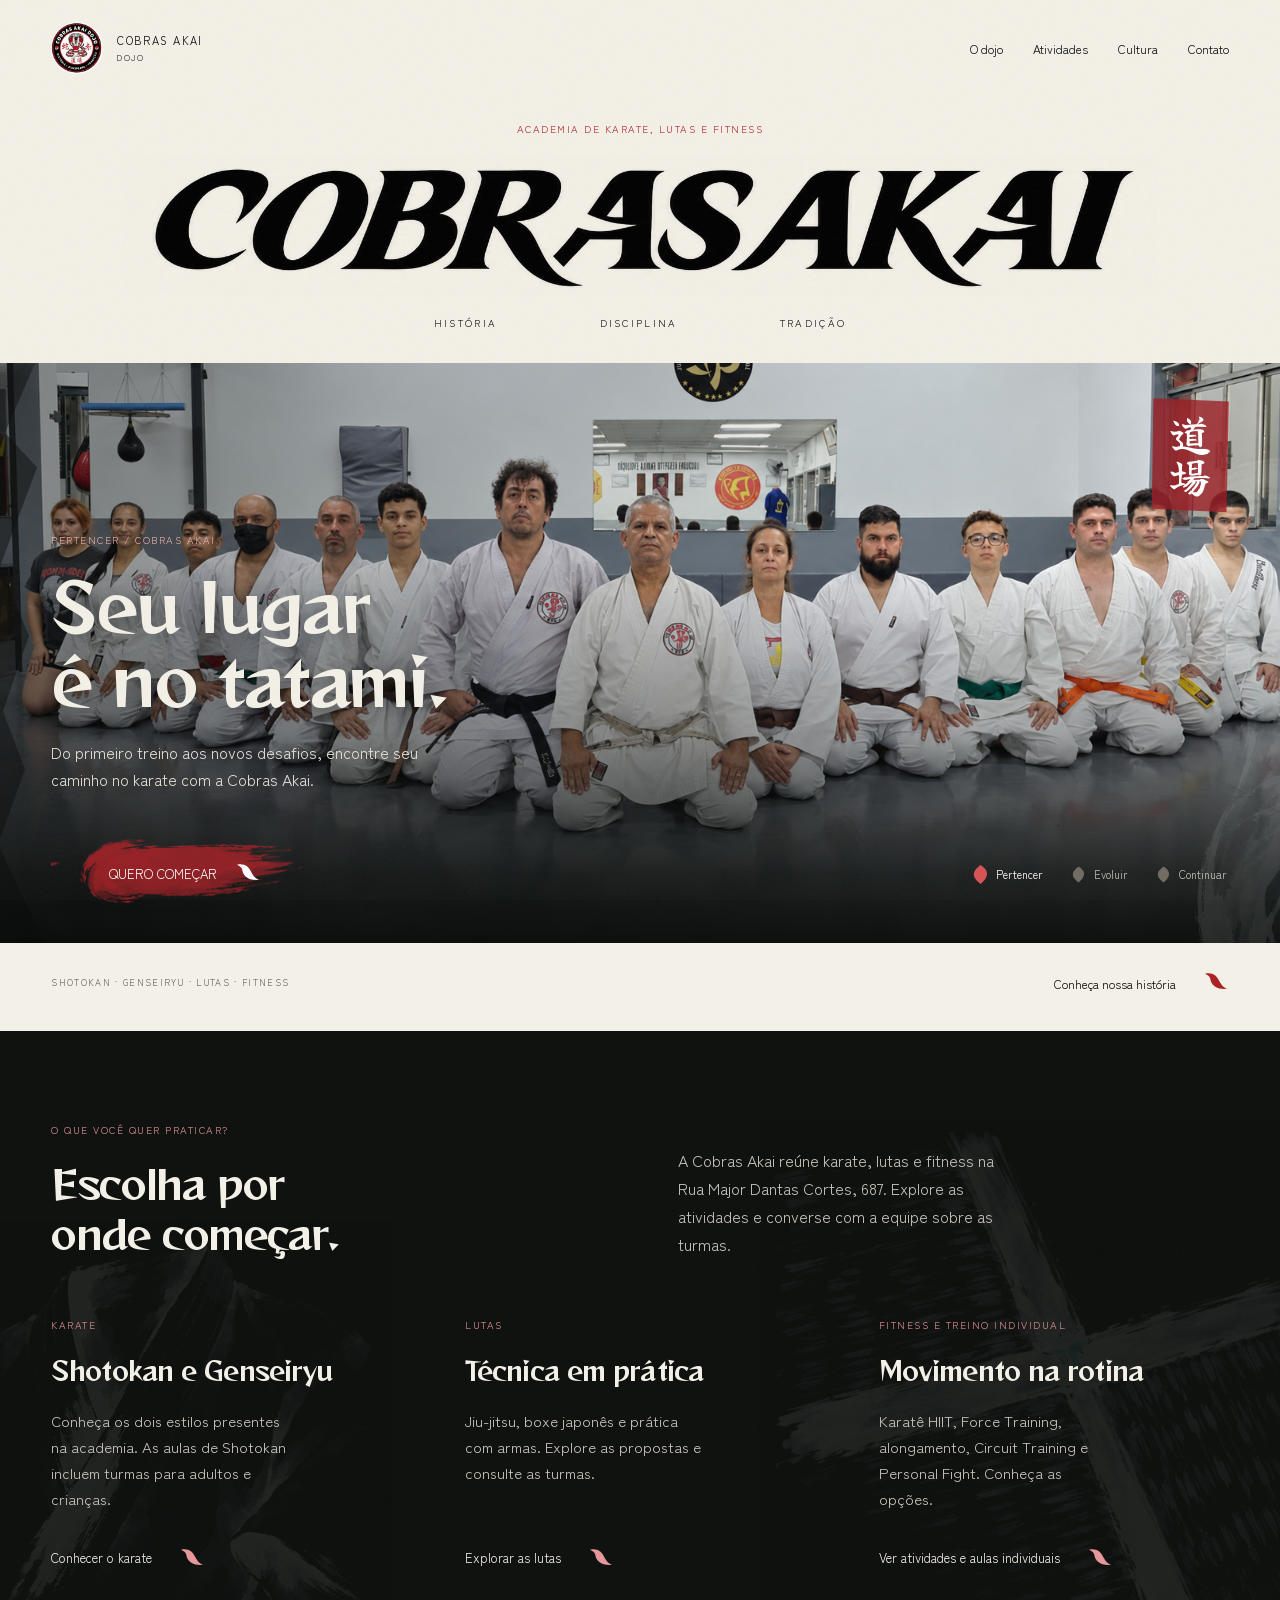
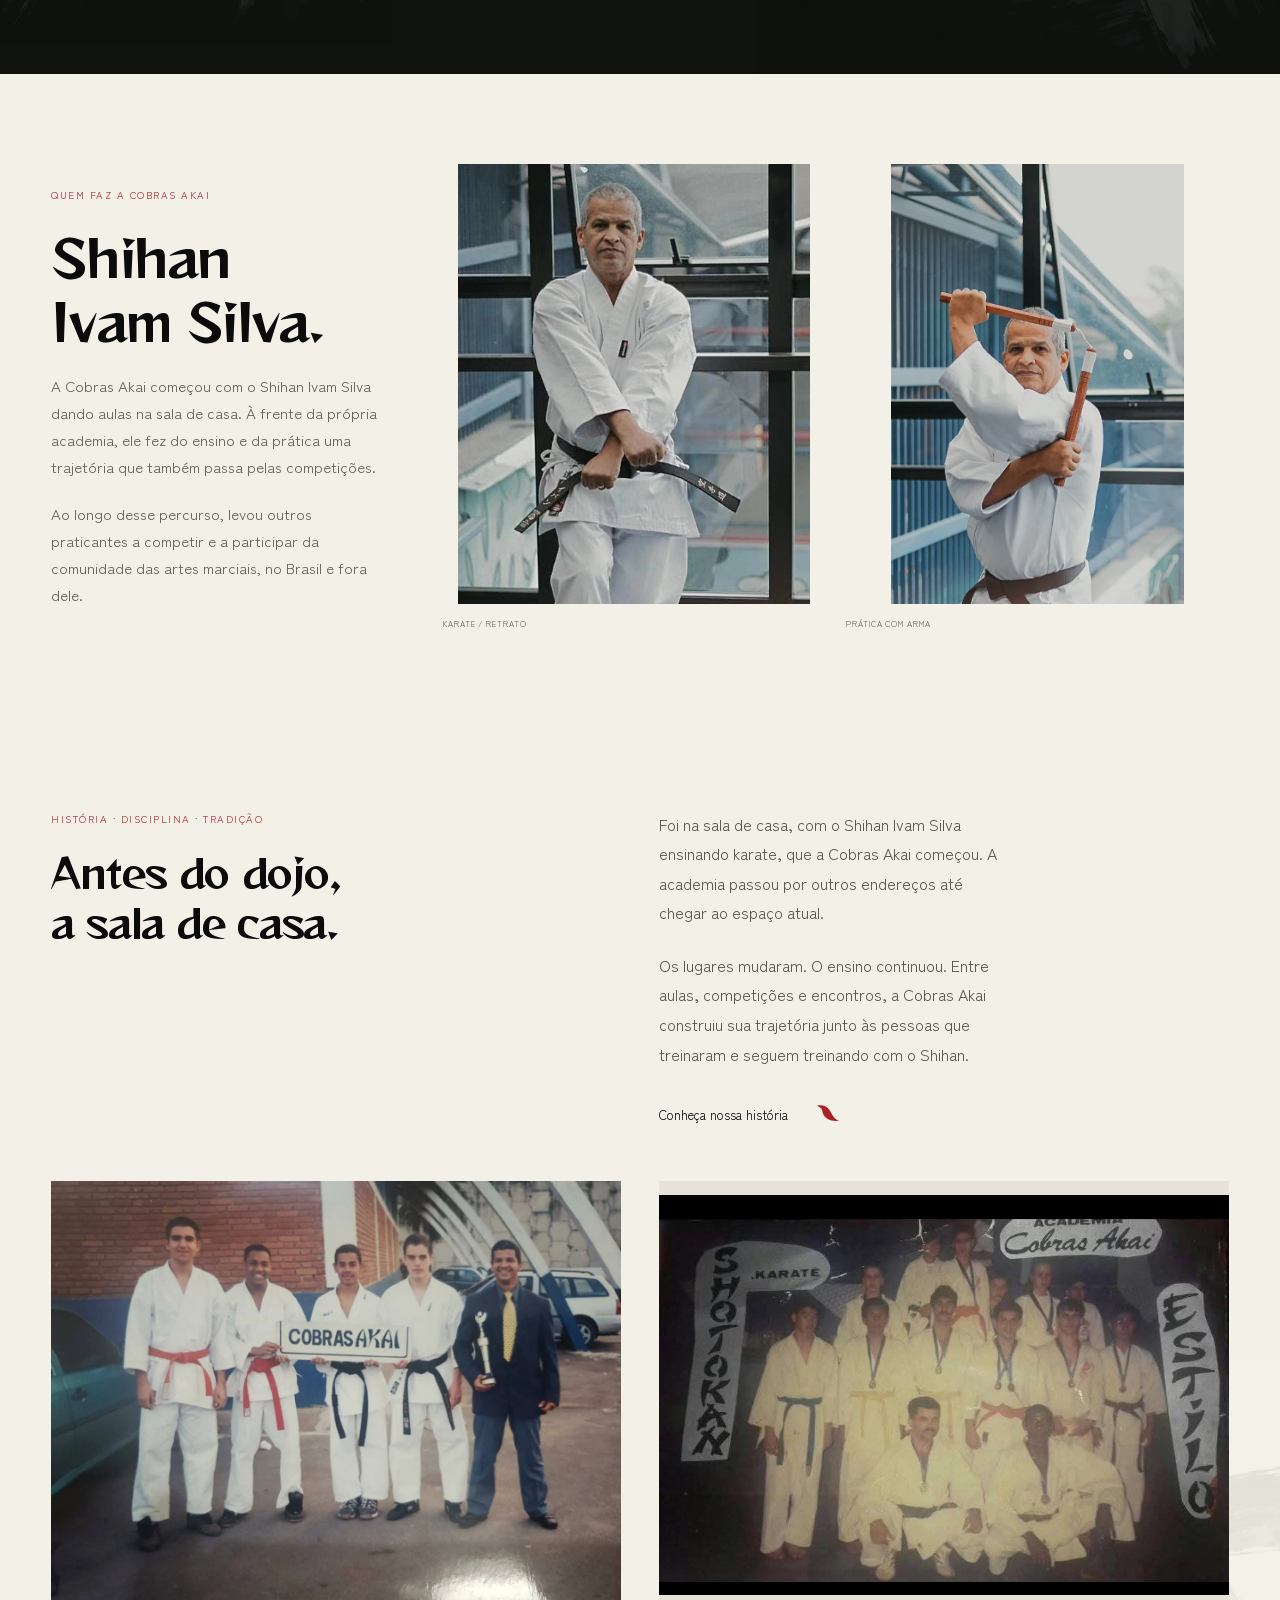
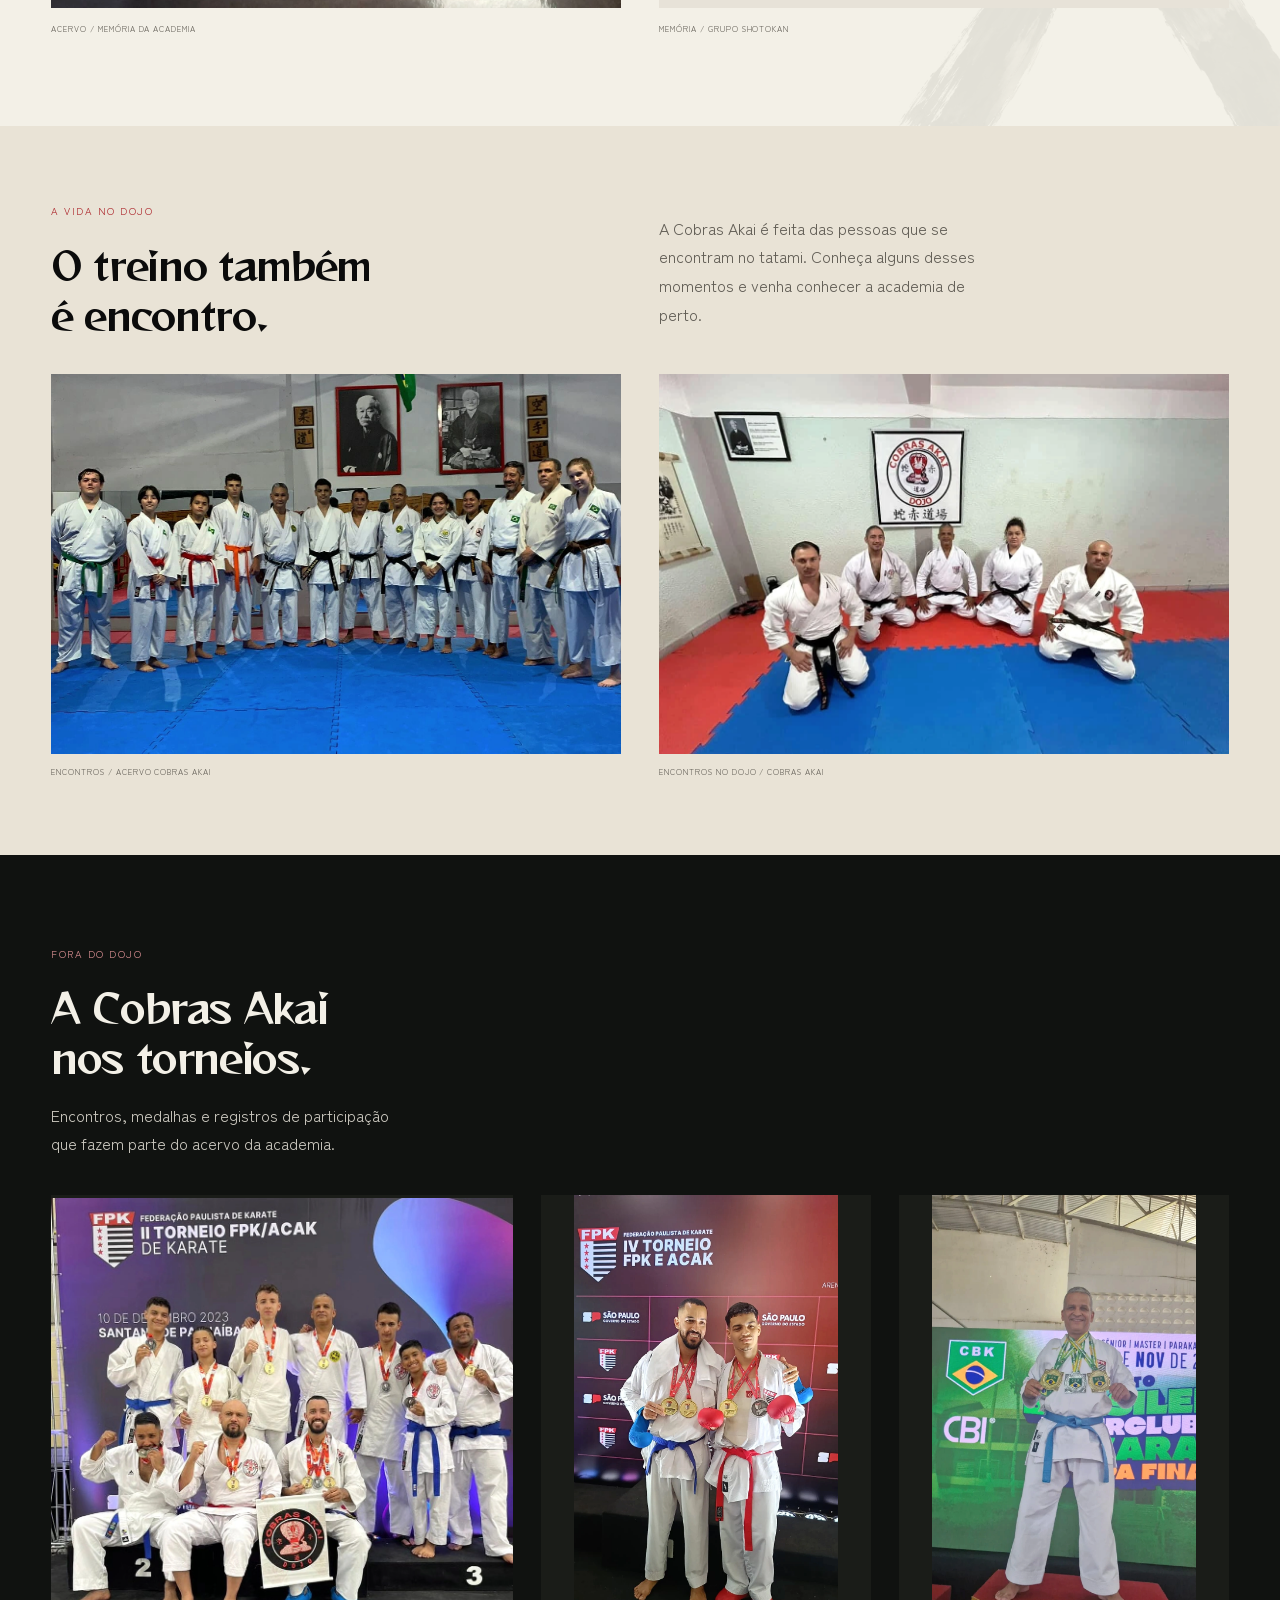
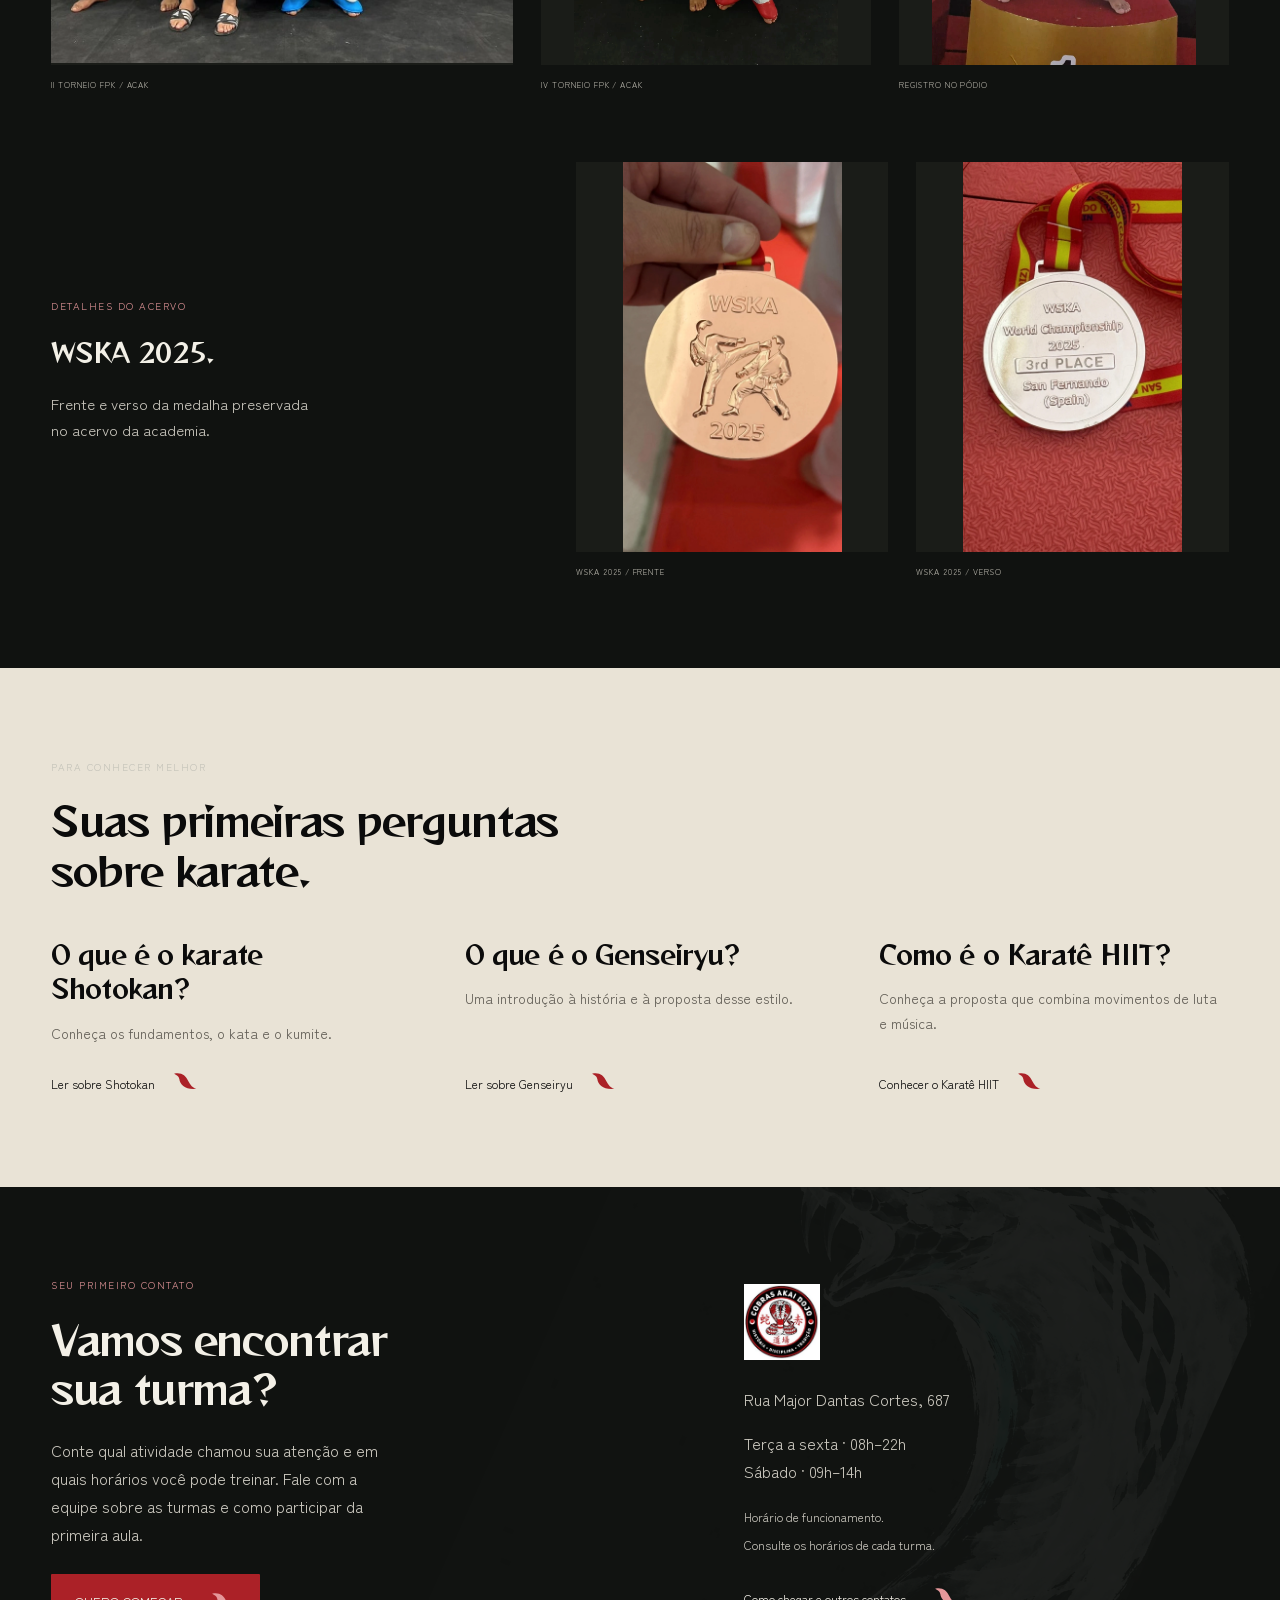
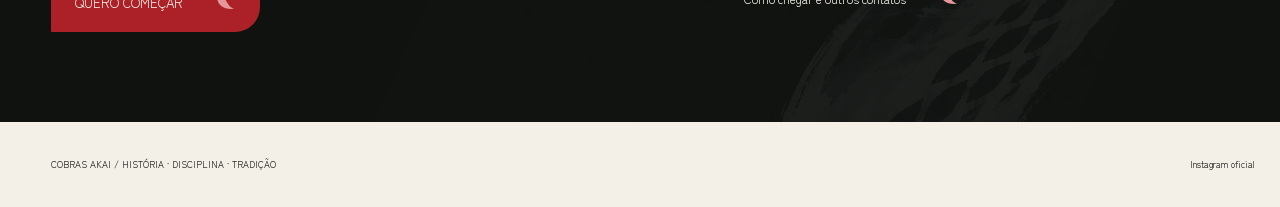
==== commit 441a157c: "Update first banner invitation copy" ====
--- a/index.html
+++ b/index.html
@@ -1,5 +1,5 @@
 <!doctype html><html lang="pt-BR"><head><meta charset="utf-8"><meta name="viewport" content="width=device-width,initial-scale=1"><meta name="robots" content="noindex,nofollow"><title>Cobras Akai | Academia de Karate, Lutas e Fitness</title><link rel="stylesheet" href="versoes/versoes.css"><link rel="stylesheet" href="versoes/pergaminho.css"></head><body class="pergaminho"><a class="skip" href="#conteudo">Pular para o conteúdo</a><header class="content masthead"><a class="brand" href="index.html"><img src="assets/emblema.png" width="52" height="52" alt="Cobras Akai"><span>COBRAS AKAI<small>DOJO</small></span></a><nav aria-label="Principal"><a href="#historia">O dojo</a><a href="atividades.html">Atividades</a><a href="blog.html">Cultura</a><a href="contato.html">Contato</a></nav></header><main id="conteudo"><section class="p-opening"><div class="p-opening-title"><p class="tag">ACADEMIA DE KARATE, LUTAS E FITNESS</p><h1 class="signature"><img src="assets/ink/marca-estilizada.webp" alt="Cobras Akai"></h1><div class="p-brand-values"><span>HISTÓRIA</span><span>DISCIPLINA</span><span>TRADIÇÃO</span></div></div><section class="hero-reel" aria-label="Conheça a Cobras Akai" aria-roledescription="carrossel" tabindex="0">
-<div class="reel-slides"><article class="reel-slide  reel-recent is-active" role="group" aria-roledescription="slide" aria-label="PERTENCER" ><img class="reel-photo" src="assets/fotos/tratadas/banner-dojo-escolhido.png" alt="Praticantes reunidos no tatami da Cobras Akai" fetchpriority="high"><div class="reel-shade"></div><div class="reel-copy"><p class="tag">PERTENCER / COBRAS AKAI</p><h2>Comece pelo<br>karate.</h2><p>Conheça o Shotokan e o Genseiryu na Cobras Akai. Converse com a equipe para encontrar sua turma e dar o primeiro passo.</p></div></article><article class="reel-slide reel-training reel-recent " role="group" aria-roledescription="slide" aria-label="EVOLUIR" inert aria-hidden="true"><img class="reel-photo" src="assets/fotos/tratadas/banner-karate-reconstruido-v2.png" alt="Turma de karate em posição de treino" loading="lazy"><div class="reel-shade"></div><div class="reel-copy"><p class="tag">EVOLUIR / COBRAS AKAI</p><h2>Encontre<br>seu treino.</h2><p>Karate, outras lutas, atividades de fitness e aulas individuais. Conheça as propostas e escolha o que você quer praticar.</p></div></article><article class="reel-slide  reel-archive " role="group" aria-roledescription="slide" aria-label="CONTINUAR" inert aria-hidden="true"><img class="reel-photo" src="assets/fotos/acervo-placa-cobras-akai.webp" alt="Registro do acervo com a placa Cobras Akai" loading="lazy"><div class="reel-shade"></div><div class="reel-copy"><p class="tag">CONTINUAR / COBRAS AKAI</p><h2>Conheça quem<br>faz o dojo.</h2><p>Dos registros antigos aos encontros de hoje, conheça as pessoas e os momentos da Cobras Akai.</p></div></article></div>
+<div class="reel-slides"><article class="reel-slide  reel-recent is-active" role="group" aria-roledescription="slide" aria-label="PERTENCER" ><img class="reel-photo" src="assets/fotos/tratadas/banner-dojo-escolhido.png" alt="Praticantes reunidos no tatami da Cobras Akai" fetchpriority="high"><div class="reel-shade"></div><div class="reel-copy"><p class="tag">PERTENCER / COBRAS AKAI</p><h2>Seu lugar<br>é no tatami.</h2><p>Do primeiro treino aos novos desafios, encontre seu caminho no karate com a Cobras Akai.</p></div></article><article class="reel-slide reel-training reel-recent " role="group" aria-roledescription="slide" aria-label="EVOLUIR" inert aria-hidden="true"><img class="reel-photo" src="assets/fotos/tratadas/banner-karate-reconstruido-v2.png" alt="Turma de karate em posição de treino" loading="lazy"><div class="reel-shade"></div><div class="reel-copy"><p class="tag">EVOLUIR / COBRAS AKAI</p><h2>Encontre<br>seu treino.</h2><p>Karate, outras lutas, atividades de fitness e aulas individuais. Conheça as propostas e escolha o que você quer praticar.</p></div></article><article class="reel-slide  reel-archive " role="group" aria-roledescription="slide" aria-label="CONTINUAR" inert aria-hidden="true"><img class="reel-photo" src="assets/fotos/acervo-placa-cobras-akai.webp" alt="Registro do acervo com a placa Cobras Akai" loading="lazy"><div class="reel-shade"></div><div class="reel-copy"><p class="tag">CONTINUAR / COBRAS AKAI</p><h2>Conheça quem<br>faz o dojo.</h2><p>Dos registros antigos aos encontros de hoje, conheça as pessoas e os momentos da Cobras Akai.</p></div></article></div>
 <div class="reel-edge reel-edge-left" aria-hidden="true"></div><img class="reel-serpent" src="assets/ink/serpente-fragmento-v07.webp" alt="" aria-hidden="true"><span class="reel-seal" lang="ja" aria-hidden="true">道場</span>
 <div class="reel-bottom"><div class="p-banner-invite"><div class="p-invite"><span class="p-brush" aria-hidden="true"></span><a class="action p-brush-link" href="https://wa.me/5511998178561?text=Ol%C3%A1!%20Quero%20come%C3%A7ar%20na%20Cobras%20Akai.%20Gostaria%20de%20saber%20sobre%20as%20atividades%2C%20os%20hor%C3%A1rios%20e%20como%20funciona%20a%20primeira%20aula."><span>QUERO COMEÇAR</span><svg viewBox="0 0 48 48" aria-hidden="true"><path fill="currentColor" d="M7 8C19 5 27 11 31 20C35 28 39 32 45 34C27 36 17 27 16 17C15 12 11 10 7 8Z"/></svg></a></div></div><div class="reel-controls" aria-label="Controles dos banners"><div class="reel-choices"><button type="button" data-slide="0" aria-label="Mostrar banner Pertencer" aria-pressed="true"><svg viewBox="0 0 32 38" aria-hidden="true"><path d="M16 2C25 8 30 14 27 22C25 28 20 33 16 36C10 31 4 26 4 19C4 12 10 7 16 2Z" fill="currentColor"/></svg><span>Pertencer</span></button><button type="button" data-slide="1" aria-label="Mostrar banner Evoluir" aria-pressed="false"><svg viewBox="0 0 32 38" aria-hidden="true"><path d="M16 2C25 8 30 14 27 22C25 28 20 33 16 36C10 31 4 26 4 19C4 12 10 7 16 2Z" fill="currentColor"/></svg><span>Evoluir</span></button><button type="button" data-slide="2" aria-label="Mostrar banner Continuar" aria-pressed="false"><svg viewBox="0 0 32 38" aria-hidden="true"><path d="M16 2C25 8 30 14 27 22C25 28 20 33 16 36C10 31 4 26 4 19C4 12 10 7 16 2Z" fill="currentColor"/></svg><span>Continuar</span></button></div></div></div></section><div class="p-opening-foot"><span>SHOTOKAN · GENSEIRYU · LUTAS · FITNESS</span><a class="action " href="#historia"><span>Conheça nossa história</span><svg viewBox="0 0 48 48" aria-hidden="true"><path fill="currentColor" d="M7 8C19 5 27 11 31 20C35 28 39 32 45 34C27 36 17 27 16 17C15 12 11 10 7 8Z"/></svg></a></div></section>
 <section class="p-dark p-practices"><div class="p-section-head p-grid"><div><p class="tag">O QUE VOCÊ QUER PRATICAR?</p><h2>Escolha por<br>onde começar.</h2></div><p>A Cobras Akai reúne karate, lutas e fitness na Rua Major Dantas Cortes, 687. Explore as atividades e converse com a equipe sobre as turmas.</p></div><div class="p-practice-content"><img class="ink-art p-gi" src="assets/ink/karategi-nanquim-v02.webp" alt="" aria-hidden="true" loading="lazy"><img class="ink-art p-tatami" src="assets/ink/tatami-nanquim-v02.webp" alt="" aria-hidden="true" loading="lazy"><div class="activities"><article><p class="tag">KARATE</p><h3>Shotokan e Genseiryu</h3><p>Conheça os dois estilos presentes na academia. As aulas de Shotokan incluem turmas para adultos e crianças.</p><a class="action " href="karate.html"><span>Conhecer o karate</span><svg viewBox="0 0 48 48" aria-hidden="true"><path fill="currentColor" d="M7 8C19 5 27 11 31 20C35 28 39 32 45 34C27 36 17 27 16 17C15 12 11 10 7 8Z"/></svg></a></article><article><p class="tag">LUTAS</p><h3>Técnica em prática</h3><p>Jiu-jitsu, boxe japonês e prática com armas. Explore as propostas e consulte as turmas.</p><a class="action " href="atividades.html#boxe"><span>Explorar as lutas</span><svg viewBox="0 0 48 48" aria-hidden="true"><path fill="currentColor" d="M7 8C19 5 27 11 31 20C35 28 39 32 45 34C27 36 17 27 16 17C15 12 11 10 7 8Z"/></svg></a></article><article><p class="tag">FITNESS E TREINO INDIVIDUAL</p><h3>Movimento na rotina</h3><p>Karatê HIIT, Force Training, alongamento, Circuit Training e Personal Fight. Conheça as opções.</p><a class="action " href="atividades.html#hiit"><span>Ver atividades e aulas individuais</span><svg viewBox="0 0 48 48" aria-hidden="true"><path fill="currentColor" d="M7 8C19 5 27 11 31 20C35 28 39 32 45 34C27 36 17 27 16 17C15 12 11 10 7 8Z"/></svg></a></article></div></div></section>
--- a/versoes/pergaminho.css
+++ b/versoes/pergaminho.css
@@ -130,3 +130,6 @@
 .hero-reel .reel-training .reel-photo{width:100%;height:auto;aspect-ratio:auto;object-fit:contain;object-position:center top;top:0;bottom:auto;transform:none}
 .hero-reel,.reel-slide{overflow:clip}
 .hero-reel:has(.reel-training.is-active) .reel-seal{display:none}
+/* Archive photo: keep the original top and full group width at every breakpoint. */
+.hero-reel .reel-archive .reel-photo{width:100%;height:auto;aspect-ratio:auto;object-fit:contain;object-position:center top;top:0;bottom:auto;transform:none}
+.hero-reel:has(.reel-archive.is-active) .reel-seal{display:none}
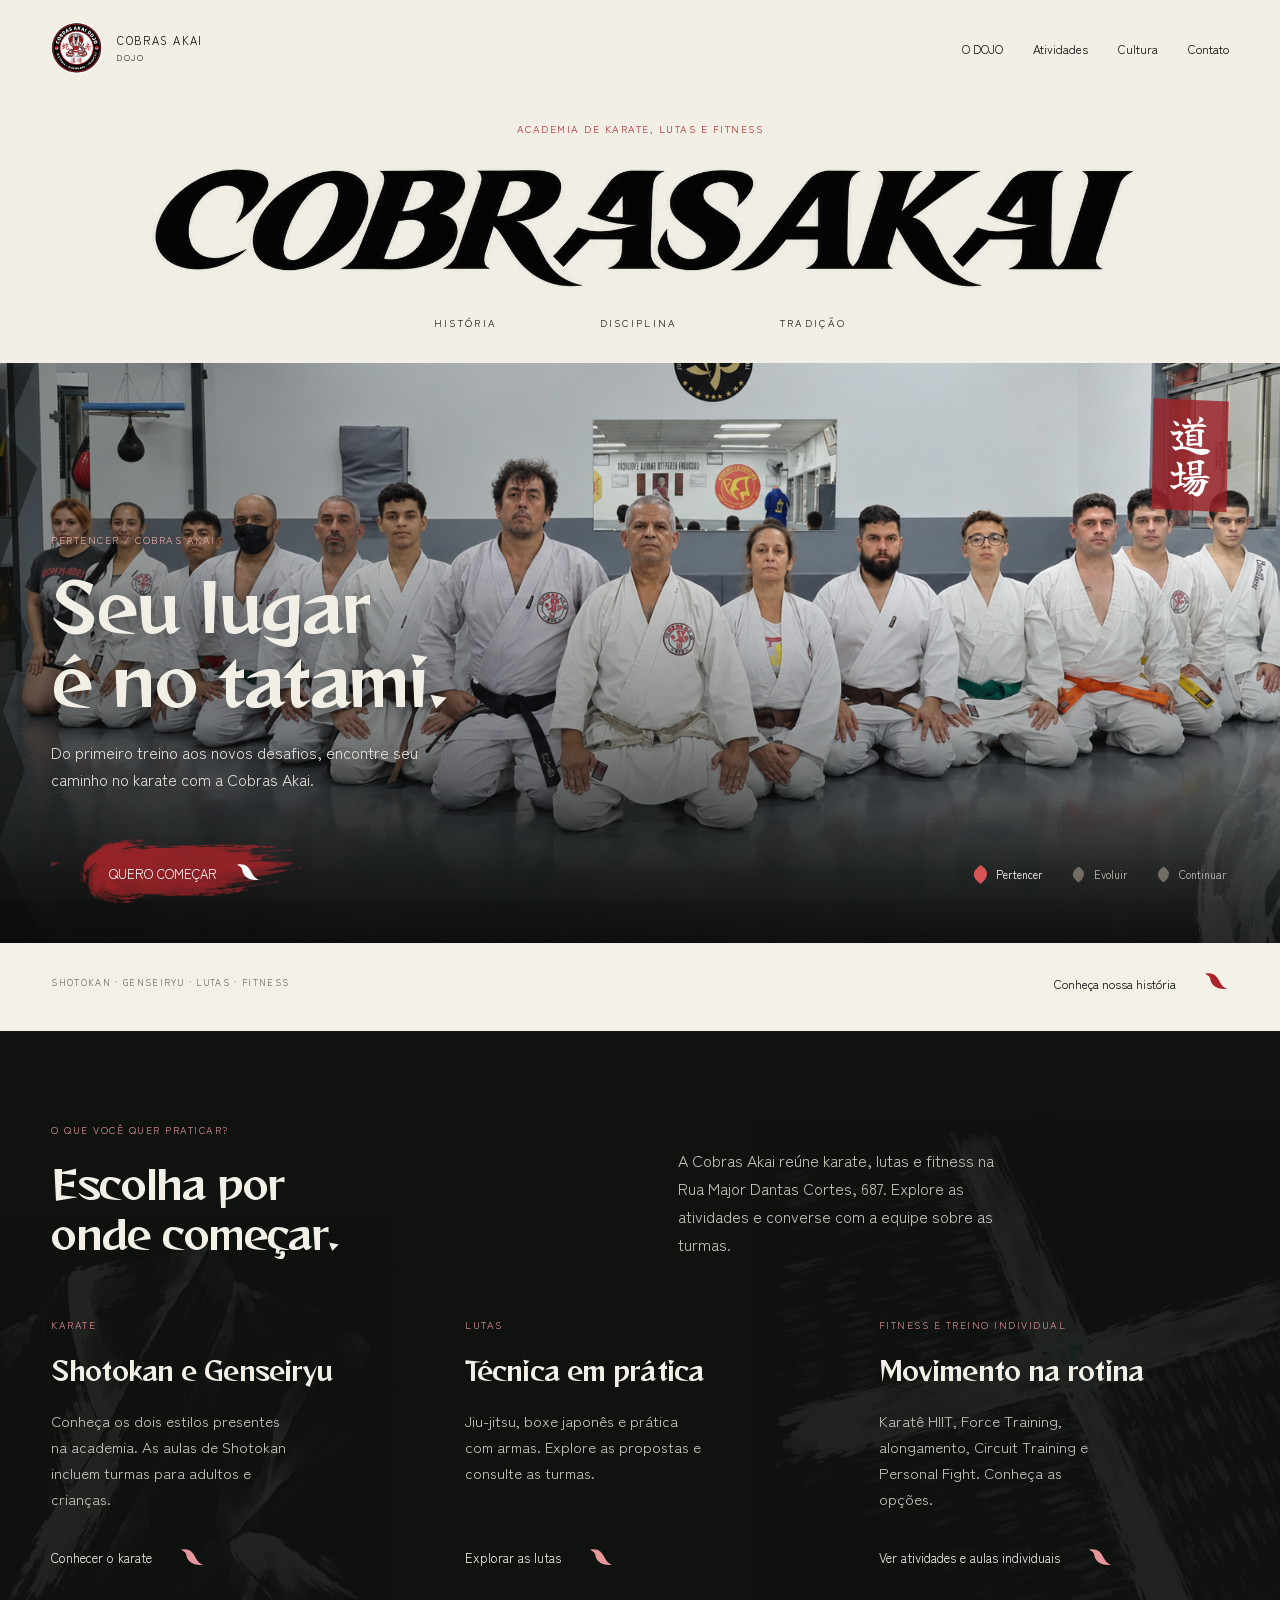
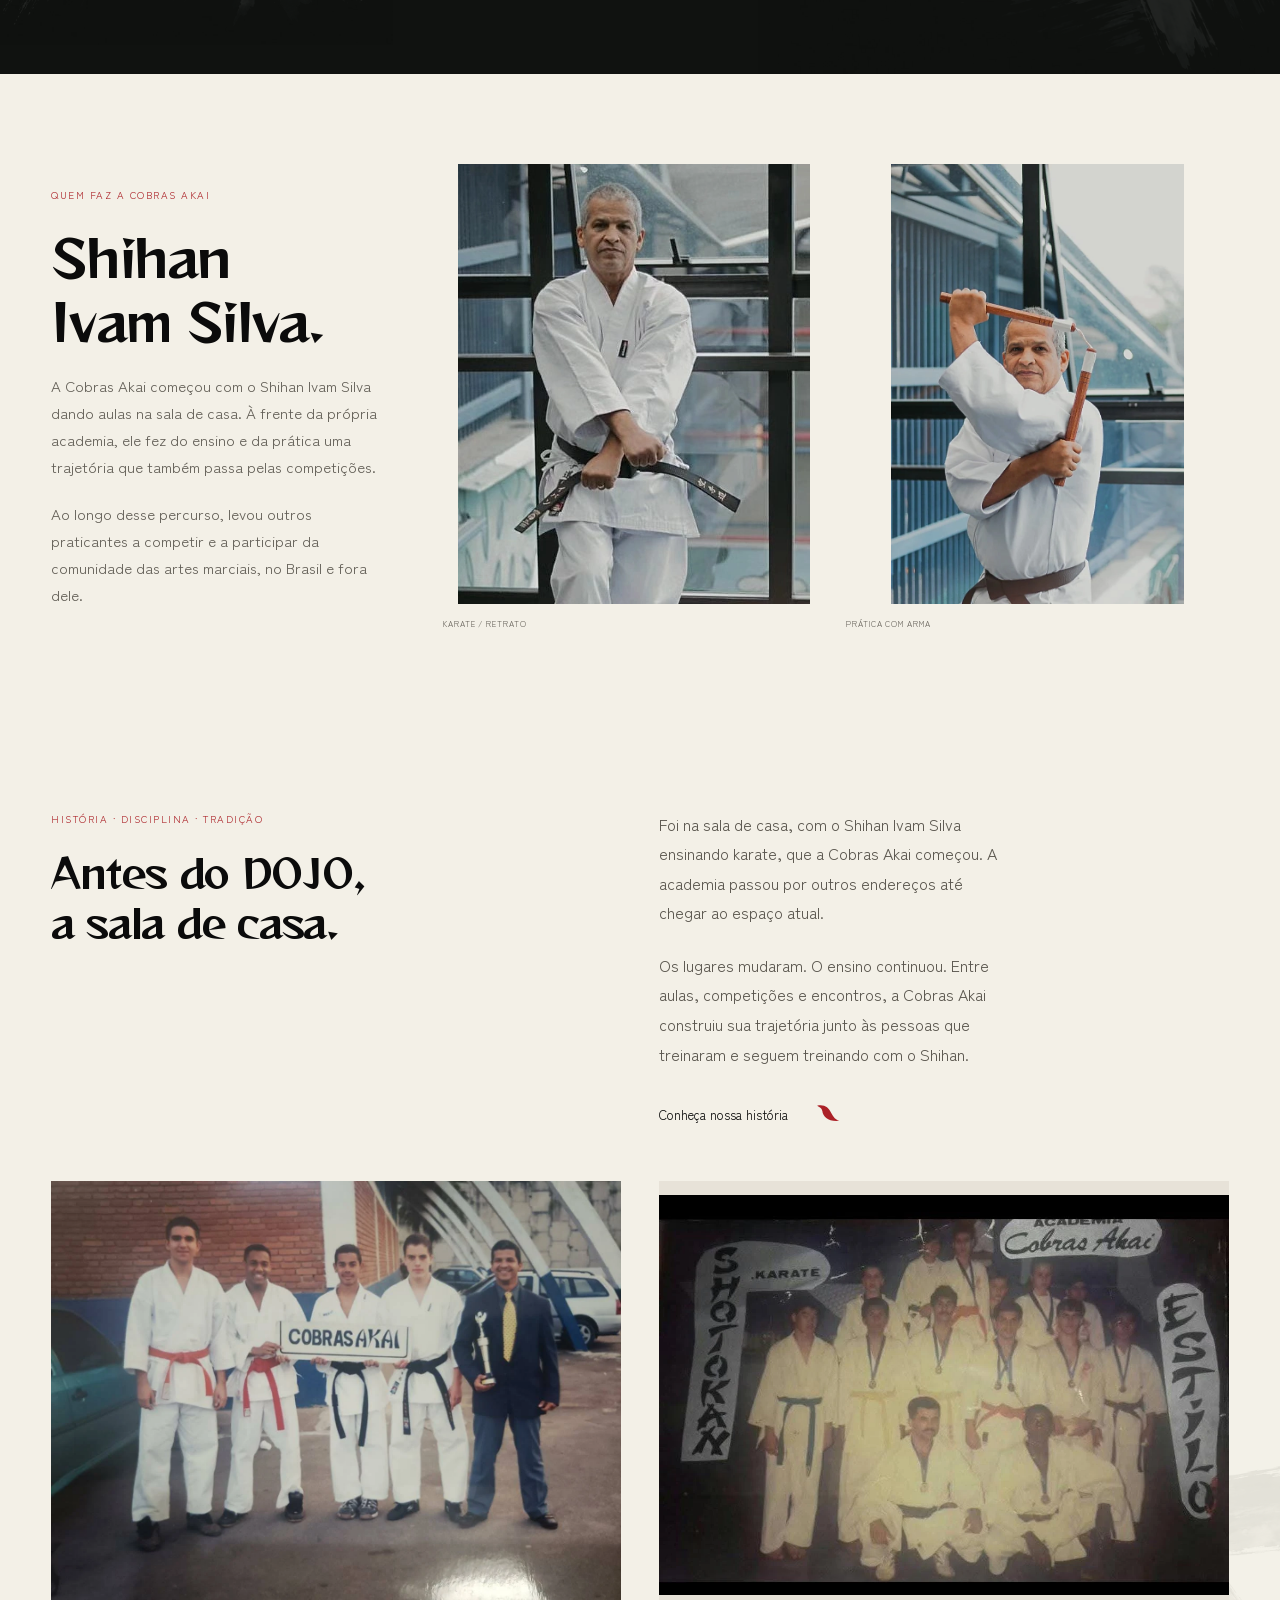
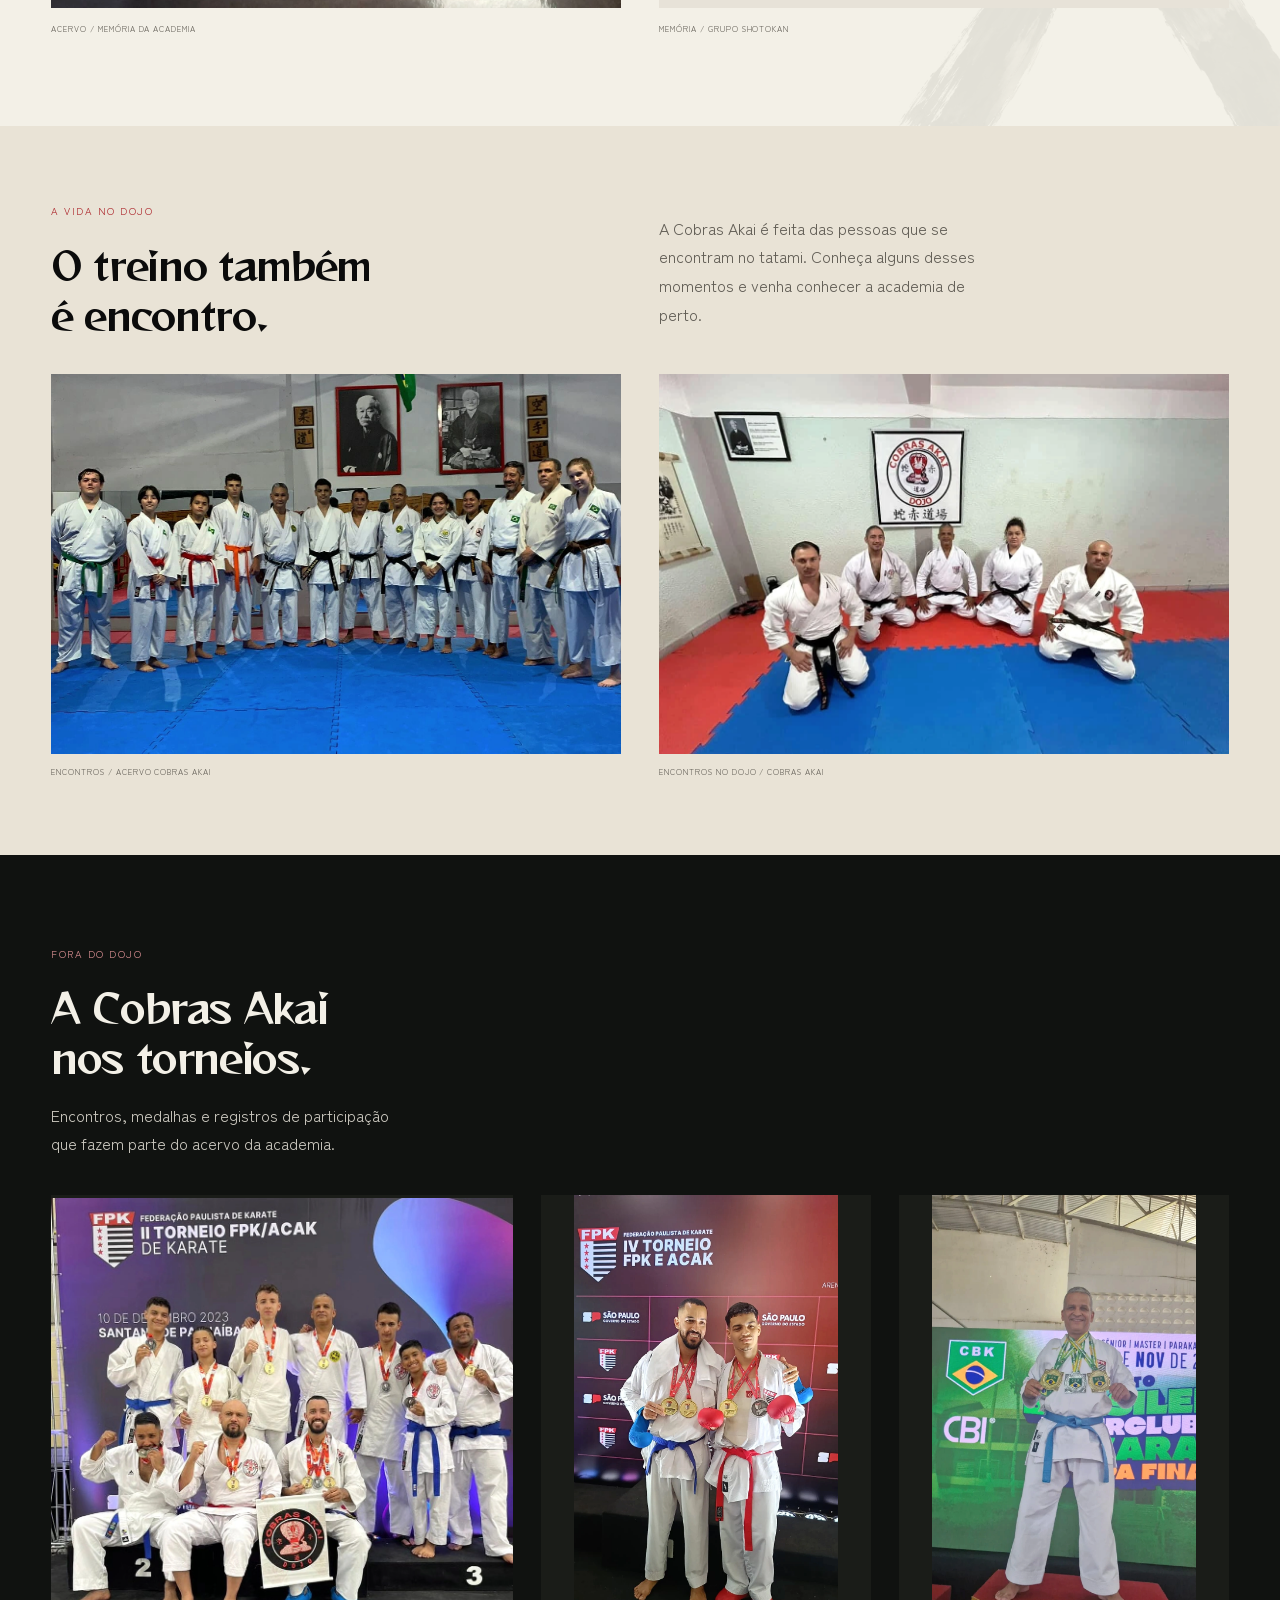
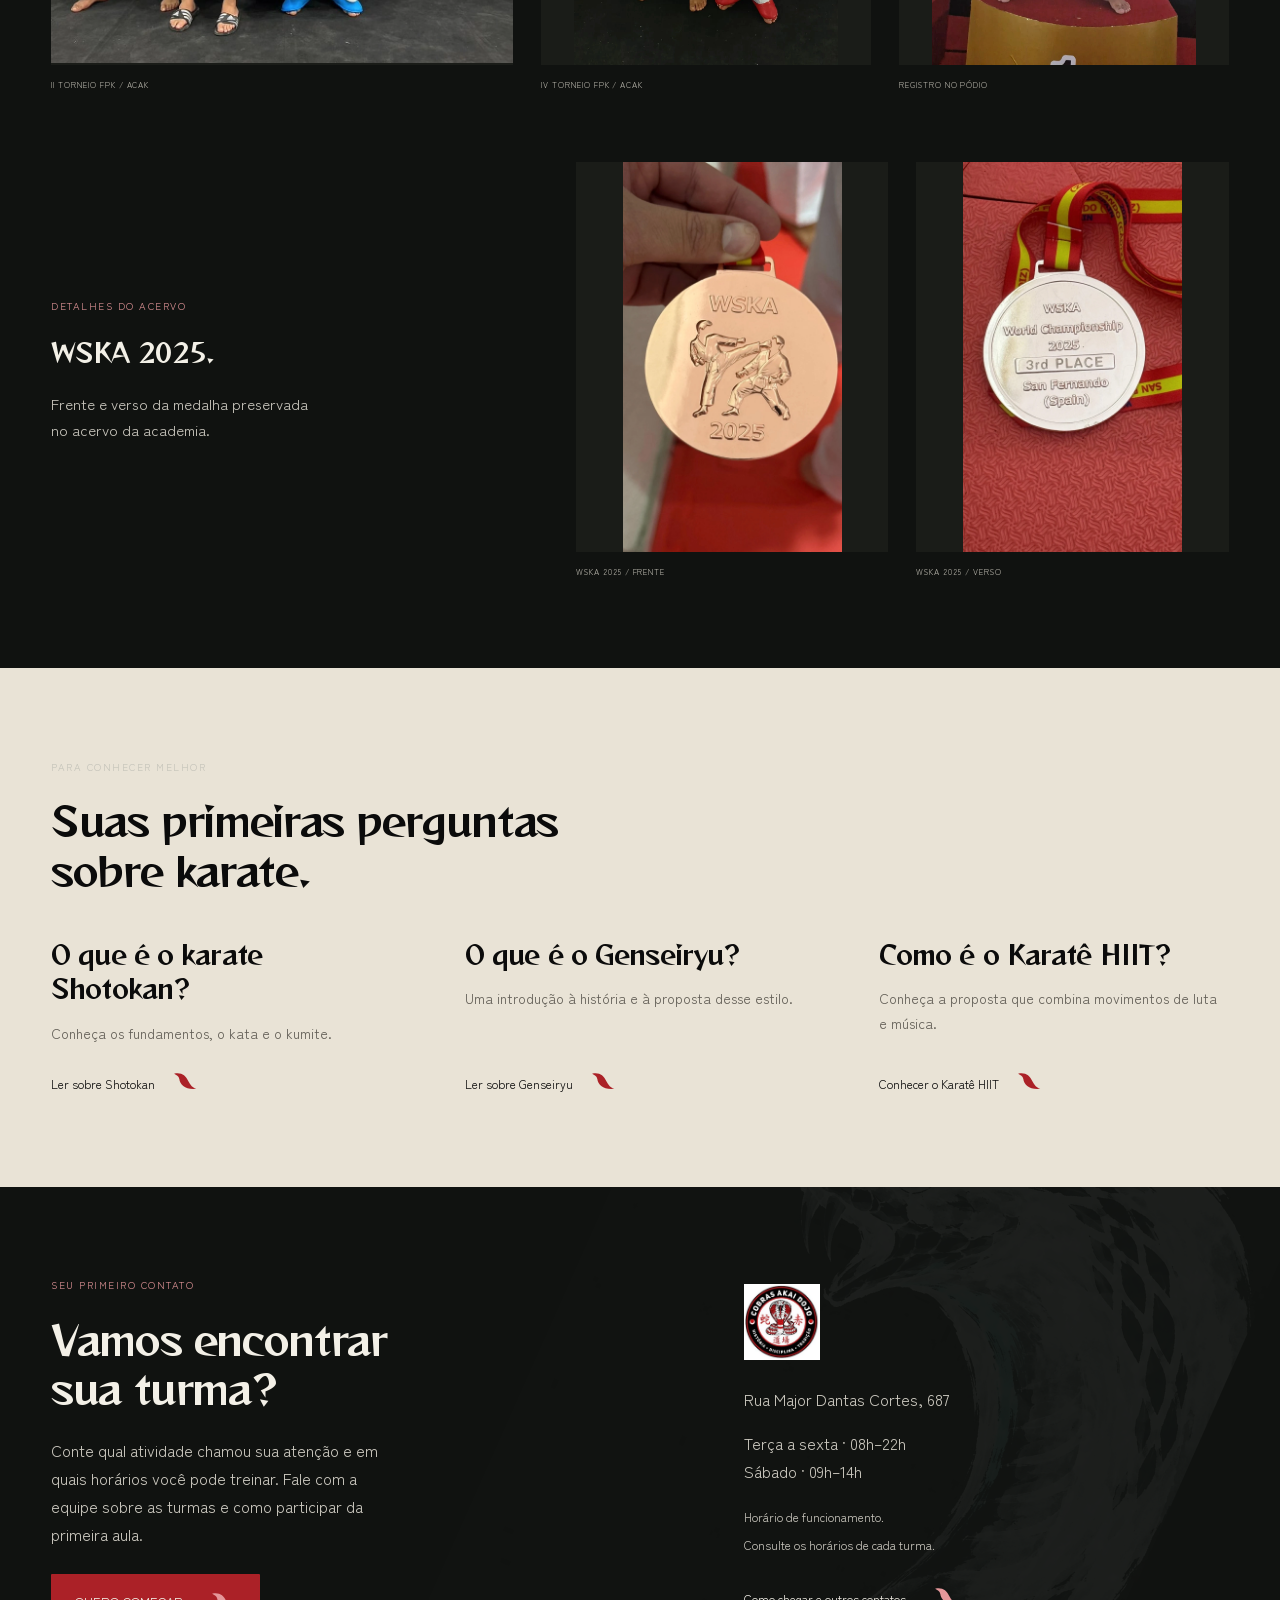
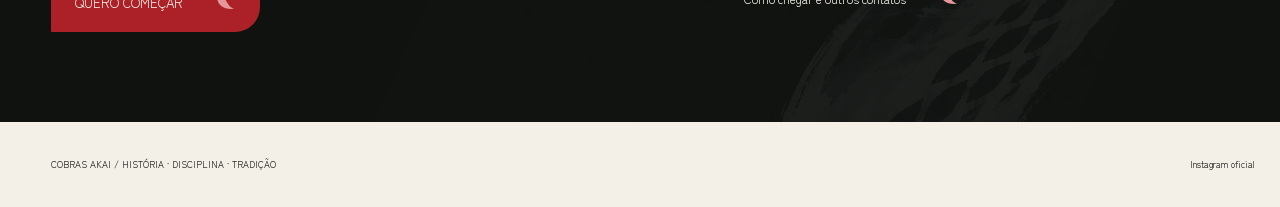
==== commit 1ab2bd23: "Use uppercase DOJO throughout website copy" ====
--- a/index.html
+++ b/index.html
@@ -1,11 +1,11 @@
-<!doctype html><html lang="pt-BR"><head><meta charset="utf-8"><meta name="viewport" content="width=device-width,initial-scale=1"><meta name="robots" content="noindex,nofollow"><title>Cobras Akai | Academia de Karate, Lutas e Fitness</title><link rel="stylesheet" href="versoes/versoes.css"><link rel="stylesheet" href="versoes/pergaminho.css"></head><body class="pergaminho"><a class="skip" href="#conteudo">Pular para o conteúdo</a><header class="content masthead"><a class="brand" href="index.html"><img src="assets/emblema.png" width="52" height="52" alt="Cobras Akai"><span>COBRAS AKAI<small>DOJO</small></span></a><nav aria-label="Principal"><a href="#historia">O dojo</a><a href="atividades.html">Atividades</a><a href="blog.html">Cultura</a><a href="contato.html">Contato</a></nav></header><main id="conteudo"><section class="p-opening"><div class="p-opening-title"><p class="tag">ACADEMIA DE KARATE, LUTAS E FITNESS</p><h1 class="signature"><img src="assets/ink/marca-estilizada.webp" alt="Cobras Akai"></h1><div class="p-brand-values"><span>HISTÓRIA</span><span>DISCIPLINA</span><span>TRADIÇÃO</span></div></div><section class="hero-reel" aria-label="Conheça a Cobras Akai" aria-roledescription="carrossel" tabindex="0">
-<div class="reel-slides"><article class="reel-slide  reel-recent is-active" role="group" aria-roledescription="slide" aria-label="PERTENCER" ><img class="reel-photo" src="assets/fotos/tratadas/banner-dojo-escolhido.png" alt="Praticantes reunidos no tatami da Cobras Akai" fetchpriority="high"><div class="reel-shade"></div><div class="reel-copy"><p class="tag">PERTENCER / COBRAS AKAI</p><h2>Seu lugar<br>é no tatami.</h2><p>Do primeiro treino aos novos desafios, encontre seu caminho no karate com a Cobras Akai.</p></div></article><article class="reel-slide reel-training reel-recent " role="group" aria-roledescription="slide" aria-label="EVOLUIR" inert aria-hidden="true"><img class="reel-photo" src="assets/fotos/tratadas/banner-karate-reconstruido-v2.png" alt="Turma de karate em posição de treino" loading="lazy"><div class="reel-shade"></div><div class="reel-copy"><p class="tag">EVOLUIR / COBRAS AKAI</p><h2>Encontre<br>seu treino.</h2><p>Karate, outras lutas, atividades de fitness e aulas individuais. Conheça as propostas e escolha o que você quer praticar.</p></div></article><article class="reel-slide  reel-archive " role="group" aria-roledescription="slide" aria-label="CONTINUAR" inert aria-hidden="true"><img class="reel-photo" src="assets/fotos/acervo-placa-cobras-akai.webp" alt="Registro do acervo com a placa Cobras Akai" loading="lazy"><div class="reel-shade"></div><div class="reel-copy"><p class="tag">CONTINUAR / COBRAS AKAI</p><h2>Conheça quem<br>faz o dojo.</h2><p>Dos registros antigos aos encontros de hoje, conheça as pessoas e os momentos da Cobras Akai.</p></div></article></div>
+<!doctype html><html lang="pt-BR"><head><meta charset="utf-8"><link rel="icon" type="image/png" sizes="64x64" href="assets/favicon-round.png"><link rel="icon" type="image/svg+xml" href="assets/favicon-round.svg"><link rel="apple-touch-icon" href="assets/apple-touch-icon-round.png"><meta name="viewport" content="width=device-width,initial-scale=1"><meta name="robots" content="noindex,nofollow"><title>Cobras Akai | Academia de Karate, Lutas e Fitness</title><link rel="stylesheet" href="versoes/versoes.css"><link rel="stylesheet" href="versoes/pergaminho.css?v=mobile-20261006"></head><body class="pergaminho"><a class="skip" href="#conteudo">Pular para o conteúdo</a><header class="content masthead"><a class="brand" href="index.html"><img src="assets/emblema.png" width="52" height="52" alt="Cobras Akai"><span>COBRAS AKAI<small>DOJO</small></span></a><nav aria-label="Principal"><a href="#historia">O DOJO</a><a href="atividades.html">Atividades</a><a href="blog.html">Cultura</a><a href="contato.html">Contato</a></nav></header><main id="conteudo"><section class="p-opening"><div class="p-opening-title"><p class="tag">ACADEMIA DE KARATE, LUTAS E FITNESS</p><h1 class="signature"><img src="assets/ink/marca-estilizada.webp" alt="Cobras Akai"></h1><div class="p-brand-values"><span>HISTÓRIA</span><span>DISCIPLINA</span><span>TRADIÇÃO</span></div></div><section class="hero-reel" aria-label="Conheça a Cobras Akai" aria-roledescription="carrossel" tabindex="0">
+<div class="reel-slides"><article class="reel-slide  reel-recent is-active" role="group" aria-roledescription="slide" aria-label="PERTENCER" ><img class="reel-photo" src="assets/fotos/tratadas/banner-dojo-escolhido.png" alt="Praticantes reunidos no tatami da Cobras Akai" fetchpriority="high"><div class="reel-shade"></div><div class="reel-copy"><p class="tag">PERTENCER / COBRAS AKAI</p><h2>Seu lugar<br>é no tatami.</h2><p>Do primeiro treino aos novos desafios, encontre seu caminho no karate com a Cobras Akai.</p></div></article><article class="reel-slide reel-training reel-recent " role="group" aria-roledescription="slide" aria-label="EVOLUIR" inert aria-hidden="true"><img class="reel-photo" src="assets/fotos/tratadas/banner-karate-reconstruido-v2.png" alt="Turma de karate em posição de treino" loading="lazy"><div class="reel-shade"></div><div class="reel-copy"><p class="tag">EVOLUIR / COBRAS AKAI</p><h2>Treine com<br>propósito.</h2><p>Karate, lutas e fitness para desafiar seu corpo, desenvolver sua técnica e fazer do treino parte da sua vida.</p></div></article><article class="reel-slide  reel-archive " role="group" aria-roledescription="slide" aria-label="CONTINUAR" inert aria-hidden="true"><img class="reel-photo" src="assets/fotos/acervo-placa-cobras-akai.webp" alt="Registro do acervo com a placa Cobras Akai" loading="lazy"><div class="reel-shade"></div><div class="reel-copy"><p class="tag">CONTINUAR / COBRAS AKAI</p><h2>Conheça quem<br>faz o DOJO.</h2><p>Dos registros antigos aos encontros de hoje, conheça as pessoas e os momentos da Cobras Akai.</p></div></article></div>
 <div class="reel-edge reel-edge-left" aria-hidden="true"></div><img class="reel-serpent" src="assets/ink/serpente-fragmento-v07.webp" alt="" aria-hidden="true"><span class="reel-seal" lang="ja" aria-hidden="true">道場</span>
 <div class="reel-bottom"><div class="p-banner-invite"><div class="p-invite"><span class="p-brush" aria-hidden="true"></span><a class="action p-brush-link" href="https://wa.me/5511998178561?text=Ol%C3%A1!%20Quero%20come%C3%A7ar%20na%20Cobras%20Akai.%20Gostaria%20de%20saber%20sobre%20as%20atividades%2C%20os%20hor%C3%A1rios%20e%20como%20funciona%20a%20primeira%20aula."><span>QUERO COMEÇAR</span><svg viewBox="0 0 48 48" aria-hidden="true"><path fill="currentColor" d="M7 8C19 5 27 11 31 20C35 28 39 32 45 34C27 36 17 27 16 17C15 12 11 10 7 8Z"/></svg></a></div></div><div class="reel-controls" aria-label="Controles dos banners"><div class="reel-choices"><button type="button" data-slide="0" aria-label="Mostrar banner Pertencer" aria-pressed="true"><svg viewBox="0 0 32 38" aria-hidden="true"><path d="M16 2C25 8 30 14 27 22C25 28 20 33 16 36C10 31 4 26 4 19C4 12 10 7 16 2Z" fill="currentColor"/></svg><span>Pertencer</span></button><button type="button" data-slide="1" aria-label="Mostrar banner Evoluir" aria-pressed="false"><svg viewBox="0 0 32 38" aria-hidden="true"><path d="M16 2C25 8 30 14 27 22C25 28 20 33 16 36C10 31 4 26 4 19C4 12 10 7 16 2Z" fill="currentColor"/></svg><span>Evoluir</span></button><button type="button" data-slide="2" aria-label="Mostrar banner Continuar" aria-pressed="false"><svg viewBox="0 0 32 38" aria-hidden="true"><path d="M16 2C25 8 30 14 27 22C25 28 20 33 16 36C10 31 4 26 4 19C4 12 10 7 16 2Z" fill="currentColor"/></svg><span>Continuar</span></button></div></div></div></section><div class="p-opening-foot"><span>SHOTOKAN · GENSEIRYU · LUTAS · FITNESS</span><a class="action " href="#historia"><span>Conheça nossa história</span><svg viewBox="0 0 48 48" aria-hidden="true"><path fill="currentColor" d="M7 8C19 5 27 11 31 20C35 28 39 32 45 34C27 36 17 27 16 17C15 12 11 10 7 8Z"/></svg></a></div></section>
 <section class="p-dark p-practices"><div class="p-section-head p-grid"><div><p class="tag">O QUE VOCÊ QUER PRATICAR?</p><h2>Escolha por<br>onde começar.</h2></div><p>A Cobras Akai reúne karate, lutas e fitness na Rua Major Dantas Cortes, 687. Explore as atividades e converse com a equipe sobre as turmas.</p></div><div class="p-practice-content"><img class="ink-art p-gi" src="assets/ink/karategi-nanquim-v02.webp" alt="" aria-hidden="true" loading="lazy"><img class="ink-art p-tatami" src="assets/ink/tatami-nanquim-v02.webp" alt="" aria-hidden="true" loading="lazy"><div class="activities"><article><p class="tag">KARATE</p><h3>Shotokan e Genseiryu</h3><p>Conheça os dois estilos presentes na academia. As aulas de Shotokan incluem turmas para adultos e crianças.</p><a class="action " href="karate.html"><span>Conhecer o karate</span><svg viewBox="0 0 48 48" aria-hidden="true"><path fill="currentColor" d="M7 8C19 5 27 11 31 20C35 28 39 32 45 34C27 36 17 27 16 17C15 12 11 10 7 8Z"/></svg></a></article><article><p class="tag">LUTAS</p><h3>Técnica em prática</h3><p>Jiu-jitsu, boxe japonês e prática com armas. Explore as propostas e consulte as turmas.</p><a class="action " href="atividades.html#boxe"><span>Explorar as lutas</span><svg viewBox="0 0 48 48" aria-hidden="true"><path fill="currentColor" d="M7 8C19 5 27 11 31 20C35 28 39 32 45 34C27 36 17 27 16 17C15 12 11 10 7 8Z"/></svg></a></article><article><p class="tag">FITNESS E TREINO INDIVIDUAL</p><h3>Movimento na rotina</h3><p>Karatê HIIT, Force Training, alongamento, Circuit Training e Personal Fight. Conheça as opções.</p><a class="action " href="atividades.html#hiit"><span>Ver atividades e aulas individuais</span><svg viewBox="0 0 48 48" aria-hidden="true"><path fill="currentColor" d="M7 8C19 5 27 11 31 20C35 28 39 32 45 34C27 36 17 27 16 17C15 12 11 10 7 8Z"/></svg></a></article></div></div></section>
 <section class="p-photo-section p-shihan" id="shihan"><div class="p-photo-heading"><p class="tag">QUEM FAZ A COBRAS AKAI</p><h2>Shihan<br>Ivam Silva.</h2><p>A Cobras Akai começou com o Shihan Ivam Silva dando aulas na sala de casa. À frente da própria academia, ele fez do ensino e da prática uma trajetória que também passa pelas competições.</p><p>Ao longo desse percurso, levou outros praticantes a competir e a participar da comunidade das artes marciais, no Brasil e fora dele.</p></div><div class="p-photo-gallery p-portraits"><figure><a href="assets/fotos/tratadas/retrato-karate.webp" class="archive-enlarge" data-caption="Praticante de karategi branco segurando a faixa preta" aria-label="Ampliar: Praticante de karategi branco segurando a faixa preta"><img src="assets/fotos/tratadas/retrato-karate.webp" alt="Praticante de karategi branco segurando a faixa preta" loading="lazy" decoding="async"></a><figcaption>KARATE / RETRATO</figcaption></figure><figure><a href="assets/fotos/tratadas/pratica-arma.webp" class="archive-enlarge" data-caption="Praticante segurando uma arma articulada de madeira" aria-label="Ampliar: Praticante segurando uma arma articulada de madeira"><img src="assets/fotos/tratadas/pratica-arma.webp" alt="Praticante segurando uma arma articulada de madeira" loading="lazy" decoding="async"></a><figcaption>PRÁTICA COM ARMA</figcaption></figure></div></section>
-<section class="p-history" id="historia"><div class="p-history-intro"><div><p class="tag">HISTÓRIA · DISCIPLINA · TRADIÇÃO</p><h2>Antes do dojo,<br>a sala de casa.</h2></div><div class="p-history-copy"><p>Foi na sala de casa, com o Shihan Ivam Silva ensinando karate, que a Cobras Akai começou. A academia passou por outros endereços até chegar ao espaço atual.</p><p>Os lugares mudaram. O ensino continuou. Entre aulas, competições e encontros, a Cobras Akai construiu sua trajetória junto às pessoas que treinaram e seguem treinando com o Shihan.</p><a class="action " href="dojo.html#historia"><span>Conheça nossa história</span><svg viewBox="0 0 48 48" aria-hidden="true"><path fill="currentColor" d="M7 8C19 5 27 11 31 20C35 28 39 32 45 34C27 36 17 27 16 17C15 12 11 10 7 8Z"/></svg></a></div></div><div class="p-photo-gallery p-history-album"><figure><a href="assets/fotos/acervo-placa-cobras-akai.webp" class="archive-enlarge" data-caption="Fotografia antiga de grupo com placa Cobras Akai" aria-label="Ampliar: Fotografia antiga de grupo com placa Cobras Akai"><img src="assets/fotos/acervo-placa-cobras-akai.webp" alt="Fotografia antiga de grupo com placa Cobras Akai" loading="lazy" decoding="async"></a><figcaption>ACERVO / MEMÓRIA DA ACADEMIA</figcaption></figure><figure><a href="assets/fotos/acervo-grupo-shotokan.webp" class="archive-enlarge" data-caption="Fotografia antiga de grupo com medalhas e identificação Academia Cobras Akai" aria-label="Ampliar: Fotografia antiga de grupo com medalhas e identificação Academia Cobras Akai"><img src="assets/fotos/acervo-grupo-shotokan.webp" alt="Fotografia antiga de grupo com medalhas e identificação Academia Cobras Akai" loading="lazy" decoding="async"></a><figcaption>MEMÓRIA / GRUPO SHOTOKAN</figcaption></figure></div><img class="ink-art p-belt" src="assets/ink/faixa-nanquim-v02.webp" alt="" aria-hidden="true" loading="lazy"></section>
-<section class="p-photo-section p-together" id="vida-no-dojo"><div class="p-together-intro"><div><p class="tag">A VIDA NO DOJO</p><h2>O treino também<br>é encontro.</h2></div><p>A Cobras Akai é feita das pessoas que se encontram no tatami. Conheça alguns desses momentos e venha conhecer a academia de perto.</p></div><div class="p-photo-gallery p-dojo-pair"><figure><a href="assets/fotos/tratadas/grupo-tatami.webp" class="archive-enlarge" data-caption="Turma reunida em pé no tatami azul" aria-label="Ampliar: Turma reunida em pé no tatami azul"><img src="assets/fotos/tratadas/grupo-tatami.webp" alt="Turma reunida em pé no tatami azul" loading="lazy" decoding="async"></a><figcaption>ENCONTROS / ACERVO COBRAS AKAI</figcaption></figure><figure><a href="assets/fotos/tratadas/encontro-faixas.webp" class="archive-enlarge" data-caption="Grupo de praticantes no dojo Cobras Akai" aria-label="Ampliar: Grupo de praticantes no dojo Cobras Akai"><img src="assets/fotos/tratadas/encontro-faixas.webp" alt="Grupo de praticantes no dojo Cobras Akai" loading="lazy" decoding="async"></a><figcaption>ENCONTROS NO DOJO / COBRAS AKAI</figcaption></figure></div></section>
+<section class="p-history" id="historia"><div class="p-history-intro"><div><p class="tag">HISTÓRIA · DISCIPLINA · TRADIÇÃO</p><h2>Antes do DOJO,<br>a sala de casa.</h2></div><div class="p-history-copy"><p>Foi na sala de casa, com o Shihan Ivam Silva ensinando karate, que a Cobras Akai começou. A academia passou por outros endereços até chegar ao espaço atual.</p><p>Os lugares mudaram. O ensino continuou. Entre aulas, competições e encontros, a Cobras Akai construiu sua trajetória junto às pessoas que treinaram e seguem treinando com o Shihan.</p><a class="action " href="dojo.html#historia"><span>Conheça nossa história</span><svg viewBox="0 0 48 48" aria-hidden="true"><path fill="currentColor" d="M7 8C19 5 27 11 31 20C35 28 39 32 45 34C27 36 17 27 16 17C15 12 11 10 7 8Z"/></svg></a></div></div><div class="p-photo-gallery p-history-album"><figure><a href="assets/fotos/acervo-placa-cobras-akai.webp" class="archive-enlarge" data-caption="Fotografia antiga de grupo com placa Cobras Akai" aria-label="Ampliar: Fotografia antiga de grupo com placa Cobras Akai"><img src="assets/fotos/acervo-placa-cobras-akai.webp" alt="Fotografia antiga de grupo com placa Cobras Akai" loading="lazy" decoding="async"></a><figcaption>ACERVO / MEMÓRIA DA ACADEMIA</figcaption></figure><figure><a href="assets/fotos/acervo-grupo-shotokan.webp" class="archive-enlarge" data-caption="Fotografia antiga de grupo com medalhas e identificação Academia Cobras Akai" aria-label="Ampliar: Fotografia antiga de grupo com medalhas e identificação Academia Cobras Akai"><img src="assets/fotos/acervo-grupo-shotokan.webp" alt="Fotografia antiga de grupo com medalhas e identificação Academia Cobras Akai" loading="lazy" decoding="async"></a><figcaption>MEMÓRIA / GRUPO SHOTOKAN</figcaption></figure></div><img class="ink-art p-belt" src="assets/ink/faixa-nanquim-v02.webp" alt="" aria-hidden="true" loading="lazy"></section>
+<section class="p-photo-section p-together" id="vida-no-dojo"><div class="p-together-intro"><div><p class="tag">A VIDA NO DOJO</p><h2>O treino também<br>é encontro.</h2></div><p>A Cobras Akai é feita das pessoas que se encontram no tatami. Conheça alguns desses momentos e venha conhecer a academia de perto.</p></div><div class="p-photo-gallery p-dojo-pair"><figure><a href="assets/fotos/tratadas/grupo-tatami.webp" class="archive-enlarge" data-caption="Turma reunida em pé no tatami azul" aria-label="Ampliar: Turma reunida em pé no tatami azul"><img src="assets/fotos/tratadas/grupo-tatami.webp" alt="Turma reunida em pé no tatami azul" loading="lazy" decoding="async"></a><figcaption>ENCONTROS / ACERVO COBRAS AKAI</figcaption></figure><figure><a href="assets/fotos/tratadas/encontro-faixas.webp" class="archive-enlarge" data-caption="Grupo de praticantes no DOJO Cobras Akai" aria-label="Ampliar: Grupo de praticantes no DOJO Cobras Akai"><img src="assets/fotos/tratadas/encontro-faixas.webp" alt="Grupo de praticantes no DOJO Cobras Akai" loading="lazy" decoding="async"></a><figcaption>ENCONTROS NO DOJO / COBRAS AKAI</figcaption></figure></div></section>
 <section class="p-dark p-photo-section"><div class="p-photo-heading"><p class="tag">FORA DO DOJO</p><h2>A Cobras Akai<br>nos torneios.</h2><p>Encontros, medalhas e registros de participação que fazem parte do acervo da academia.</p></div><div class="p-photo-gallery p-competitions"><figure><a href="assets/fotos/tratadas/registro-torneio.webp" class="archive-enlarge" data-caption="Grupo com medalhas e bandeira Cobras Akai no II Torneio FPK e ACAK" aria-label="Ampliar: Grupo com medalhas e bandeira Cobras Akai no II Torneio FPK e ACAK"><img src="assets/fotos/tratadas/registro-torneio.webp" alt="Grupo com medalhas e bandeira Cobras Akai no II Torneio FPK e ACAK" loading="lazy" decoding="async"></a><figcaption>II TORNEIO FPK / ACAK</figcaption></figure><figure><a href="assets/fotos/tratadas/dupla-torneio.webp" class="archive-enlarge" data-caption="Dois praticantes com medalhas no IV Torneio FPK e ACAK" aria-label="Ampliar: Dois praticantes com medalhas no IV Torneio FPK e ACAK"><img src="assets/fotos/tratadas/dupla-torneio.webp" alt="Dois praticantes com medalhas no IV Torneio FPK e ACAK" loading="lazy" decoding="async"></a><figcaption>IV TORNEIO FPK / ACAK</figcaption></figure><figure><a href="assets/fotos/tratadas/registro-podio.webp" class="archive-enlarge" data-caption="Praticante com medalhas em um pódio diante do painel CBK" aria-label="Ampliar: Praticante com medalhas em um pódio diante do painel CBK"><img src="assets/fotos/tratadas/registro-podio.webp" alt="Praticante com medalhas em um pódio diante do painel CBK" loading="lazy" decoding="async"></a><figcaption>REGISTRO NO PÓDIO</figcaption></figure></div><div class="p-medal-story"><div><p class="tag">DETALHES DO ACERVO</p><h3>WSKA 2025.</h3><p>Frente e verso da medalha preservada no acervo da academia.</p></div><div class="p-photo-gallery p-medals"><figure><a href="assets/fotos/tratadas/medalha-frente.webp" class="archive-enlarge" data-caption="Frente de medalha com inscrição WSKA 2025" aria-label="Ampliar: Frente de medalha com inscrição WSKA 2025"><img src="assets/fotos/tratadas/medalha-frente.webp" alt="Frente de medalha com inscrição WSKA 2025" loading="lazy" decoding="async"></a><figcaption>WSKA 2025 / FRENTE</figcaption></figure><figure><a href="assets/fotos/tratadas/medalha-verso.webp" class="archive-enlarge" data-caption="Verso de medalha com inscrição WSKA World Championship 2025, 3rd Place, San Fernando, Spain" aria-label="Ampliar: Verso de medalha com inscrição WSKA World Championship 2025, 3rd Place, San Fernando, Spain"><img src="assets/fotos/tratadas/medalha-verso.webp" alt="Verso de medalha com inscrição WSKA World Championship 2025, 3rd Place, San Fernando, Spain" loading="lazy" decoding="async"></a><figcaption>WSKA 2025 / VERSO</figcaption></figure></div></div></section>
 <section class="p-journal"><div class="p-section-head"><p class="tag">PARA CONHECER MELHOR</p><h2>Suas primeiras perguntas<br>sobre karate.</h2></div><div class="readings"><a href="artigo-shotokan.html"><h3>O que é o karate Shotokan?</h3><p>Conheça os fundamentos, o kata e o kumite.</p><span>Ler sobre Shotokan <svg viewBox="0 0 48 48" aria-hidden="true"><path fill="currentColor" d="M7 8C19 5 27 11 31 20C35 28 39 32 45 34C27 36 17 27 16 17C15 12 11 10 7 8Z"/></svg></span></a><a href="artigo-genseiryu.html"><h3>O que é o Genseiryu?</h3><p>Uma introdução à história e à proposta desse estilo.</p><span>Ler sobre Genseiryu <svg viewBox="0 0 48 48" aria-hidden="true"><path fill="currentColor" d="M7 8C19 5 27 11 31 20C35 28 39 32 45 34C27 36 17 27 16 17C15 12 11 10 7 8Z"/></svg></span></a><a href="artigo-karate-hiit.html"><h3>Como é o Karatê HIIT?</h3><p>Conheça a proposta que combina movimentos de luta e música.</p><span>Conhecer o Karatê HIIT <svg viewBox="0 0 48 48" aria-hidden="true"><path fill="currentColor" d="M7 8C19 5 27 11 31 20C35 28 39 32 45 34C27 36 17 27 16 17C15 12 11 10 7 8Z"/></svg></span></a></div></section>
 <section class="p-dark p-visit p-grid"><img class="ink-art p-visit-scales" src="assets/ink/serpente-fragmento-v07.webp" alt="" aria-hidden="true" loading="lazy"><div><p class="tag">SEU PRIMEIRO CONTATO</p><h2>Vamos encontrar<br>sua turma?</h2><p>Conte qual atividade chamou sua atenção e em quais horários você pode treinar. Fale com a equipe sobre as turmas e como participar da primeira aula.</p><a class="action strong" href="https://wa.me/5511998178561?text=Ol%C3%A1!%20Quero%20come%C3%A7ar%20na%20Cobras%20Akai.%20Gostaria%20de%20saber%20sobre%20as%20atividades%2C%20os%20hor%C3%A1rios%20e%20como%20funciona%20a%20primeira%20aula."><span>QUERO COMEÇAR</span><svg viewBox="0 0 48 48" aria-hidden="true"><path fill="currentColor" d="M7 8C19 5 27 11 31 20C35 28 39 32 45 34C27 36 17 27 16 17C15 12 11 10 7 8Z"/></svg></a></div><div class="p-address"><img src="assets/emblema.png" alt="Cobras Akai" width="76" height="76"><p>Rua Major Dantas Cortes, 687</p><p>Terça a sexta · 08h–22h<br>Sábado · 09h–14h</p><small>Horário de funcionamento.<br>Consulte os horários de cada turma.</small><a class="action " href="contato.html"><span>Como chegar e outros contatos</span><svg viewBox="0 0 48 48" aria-hidden="true"><path fill="currentColor" d="M7 8C19 5 27 11 31 20C35 28 39 32 45 34C27 36 17 27 16 17C15 12 11 10 7 8Z"/></svg></a></div></section><dialog class="p-lightbox" aria-label="Fotografia ampliada"><button type="button" class="p-photo-close">Fechar fotografia</button><img alt=""><p></p></dialog></main><footer class="content"><span>COBRAS AKAI / HISTÓRIA · DISCIPLINA · TRADIÇÃO</span><a href="https://www.instagram.com/cobrasakaioficial/">Instagram oficial</a></footer><script src="versoes/pergaminho.js" defer></script></body></html>
--- a/versoes/pergaminho.css
+++ b/versoes/pergaminho.css
@@ -133,3 +133,80 @@
 /* Archive photo: keep the original top and full group width at every breakpoint. */
 .hero-reel .reel-archive .reel-photo{width:100%;height:auto;aspect-ratio:auto;object-fit:contain;object-position:center top;top:0;bottom:auto;transform:none}
 .hero-reel:has(.reel-archive.is-active) .reel-seal{display:none}
+
+/* Mobile editorial: predictable photo area, readable copy and thumb-sized controls. */
+@media(max-width:800px){
+  .pergaminho{--edge:clamp(20px,5.5vw,32px);--space:64px}
+  .pergaminho .masthead{width:auto;padding-block:14px 6px}
+  .masthead .brand{gap:10px;font-size:10px}
+  .masthead .brand img{width:38px;height:38px;border-radius:50%}
+  .masthead nav{display:flex;justify-content:space-between;gap:8px;margin-top:8px}
+  .masthead nav a{display:flex;align-items:center;min-height:44px;padding:0 4px;font-size:12px}
+  .p-opening{padding-top:12px}
+  .p-opening-title{padding-bottom:22px}
+  .p-opening-title>.tag{font-size:8px;letter-spacing:.13em;margin-bottom:15px}
+  .p-opening-title h1.signature{width:100%;margin-bottom:12px}
+  .p-brand-values{font-size:8px;gap:26px;letter-spacing:.13em}
+  .hero-reel{--photo-height:clamp(200px,66vw,360px);height:calc(var(--photo-height) + 340px)}
+  .hero-reel .reel-slide .reel-photo{height:var(--photo-height);width:100%;aspect-ratio:auto;object-fit:contain;object-position:center top;transform:none}
+  .hero-reel .reel-shade{background:linear-gradient(to bottom,transparent 0%,transparent calc(var(--photo-height) - 35px),#101210 var(--photo-height))}
+  .reel-copy{top:calc(var(--photo-height) + 8px);bottom:auto;max-width:560px}
+  .pergaminho .reel-copy h2{font-size:clamp(30px,8vw,43px);line-height:1.16;letter-spacing:-.035em}
+  .reel-copy>.tag{font-size:8px;margin-bottom:10px;letter-spacing:.16em}
+  .reel-copy>p:last-child{font-size:15px;line-height:1.65;margin-top:14px;max-width:44ch}
+  .reel-bottom{bottom:12px;gap:0;align-items:stretch}
+  .reel-bottom .p-invite{width:270px;max-width:100%;height:68px;margin-left:-6px}
+  .reel-controls,.reel-choices{width:100%;justify-content:space-between;gap:8px}
+  .reel-choices button{min-height:46px;font-size:11px;padding:6px 4px;gap:8px}
+  .reel-choices svg{width:13px;height:21px}
+  .reel-seal{font-size:20px;top:12px;right:12px;padding:6px 4px}
+  .reel-serpent{width:65%;height:45%;right:-25%;opacity:.07}
+  .p-opening-foot{gap:0;padding-block:18px;align-items:flex-start}
+  .p-opening-foot>span{font-size:8px;letter-spacing:.08em}
+  .p-opening-foot .action{font-size:12px}
+  .pergaminho h2,.pergaminho .p-together h2{font-size:clamp(28px,7.4vw,38px);line-height:1.28;text-wrap:balance}
+  .pergaminho h3{font-size:25px;line-height:1.35}
+  .p-grid,.p-history-intro,.p-together-intro{grid-template-columns:1fr;gap:22px}
+  .p-section-head>p,.p-together-intro>p,.p-history-copy>p:not(.tag){font-size:16px;line-height:1.8}
+  .p-practice-content{margin-top:34px}
+  .p-practice-content .activities{grid-template-columns:1fr;gap:32px}
+  .p-practice-content .activities article{min-height:0}
+  .p-practice-content .activities .tag{margin-bottom:12px}
+  .p-practice-content .activities p:not(.tag){font-size:16px;max-width:42ch;margin-block:12px}
+  .p-practice-content .activities .action{margin-top:0;gap:14px;font-size:13px}
+  .p-shihan{gap:30px}
+  .p-shihan .p-photo-heading>p:not(.tag){font-size:16px;line-height:1.8;margin-top:16px}
+  .p-shihan .p-portraits{gap:14px;align-items:start}
+  .p-shihan .p-portraits img{width:100%;height:clamp(195px,62vw,340px);object-fit:cover;object-position:center 25%}
+  .p-photo-gallery figcaption,.p-together .p-dojo-pair figcaption{font-size:9px;letter-spacing:.07em;line-height:1.6;margin-top:10px}
+  .p-history-album,.p-dojo-pair{grid-template-columns:1fr;gap:26px}
+  .p-together .p-dojo-pair img{aspect-ratio:auto;height:auto;object-fit:contain}
+  .p-history-album .archive-enlarge img{aspect-ratio:auto;background:transparent}
+  .p-photo-heading{margin-bottom:28px}
+  .p-competitions{grid-template-columns:repeat(2,minmax(0,1fr));gap:24px 14px}
+  .p-competitions figure:first-child{grid-column:1/-1}
+  .p-competitions img{width:100%;height:auto;max-height:none;background:transparent}
+  .p-medal-story{grid-template-columns:1fr;gap:24px;margin-top:44px}
+  .p-medals{gap:14px}
+  .p-medals img{height:auto;background:transparent}
+  .p-journal .readings{gap:32px;margin-top:30px}
+  .p-journal .readings p{font-size:16px}
+  .p-journal .readings a>span{padding-top:0;min-height:48px;margin-top:12px}
+  .p-address{padding:14px 0 0}
+  .p-address>img{border-radius:50%;width:64px;height:64px}
+  .p-visit>div>p{font-size:16px;line-height:1.8}
+  .pergaminho footer{font-size:9px;line-height:1.8;padding-block:26px}
+  .pergaminho footer>a{display:flex;align-items:center;min-height:44px;font-size:12px;margin-top:4px}
+  .p-lightbox[open]{padding:max(14px,env(safe-area-inset-top)) 14px max(14px,env(safe-area-inset-bottom))}
+}
+@media(max-width:360px){
+  .hero-reel{height:calc(var(--photo-height) + 365px)}
+  .reel-copy>p:last-child{font-size:14px}
+  .reel-choices button{font-size:10px;gap:5px}
+  .p-brand-values{gap:18px}
+}
+@media(hover:none){.pergaminho .action:active svg{transform:translateX(4px)}.archive-enlarge:active{opacity:.85}}
+@media(max-width:800px){
+ html{scroll-padding-top:24px}
+ .reel-bottom .p-brush{clip-path:inset(0 9% 0 8%)}
+}
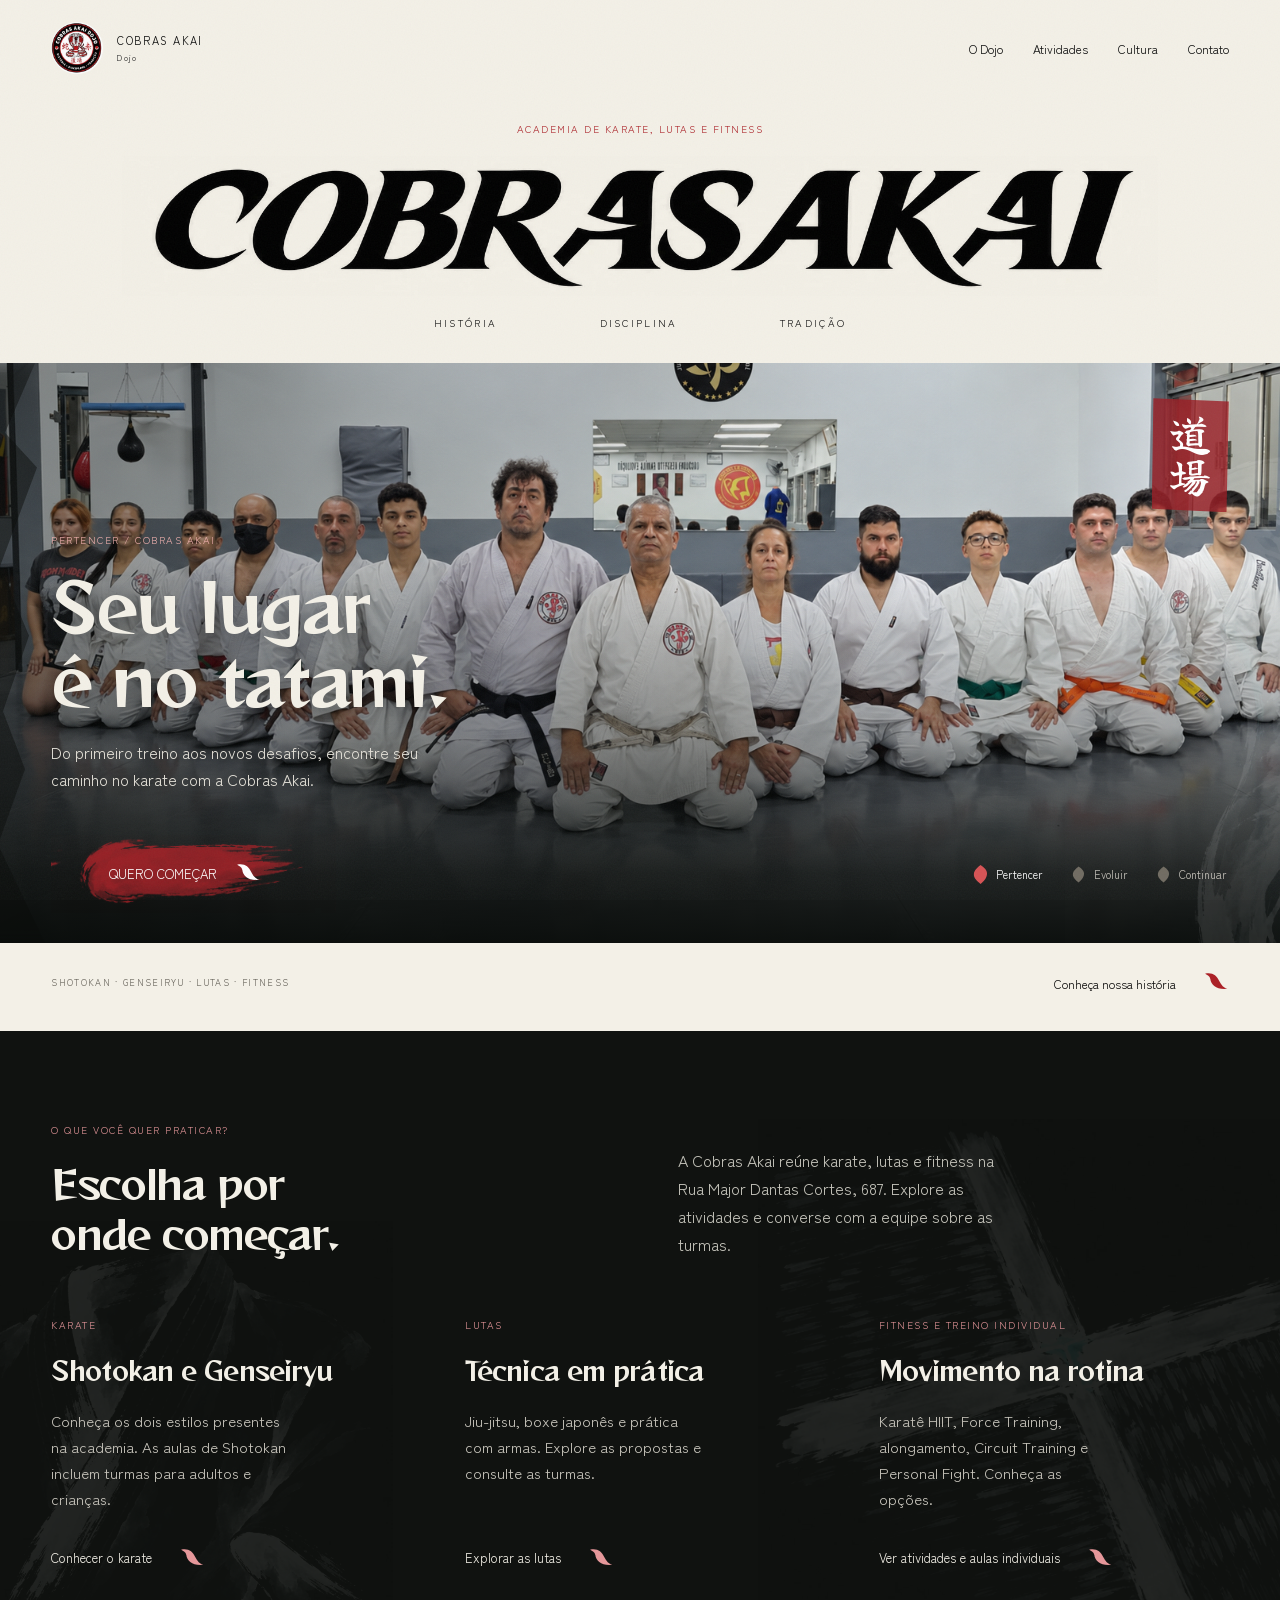
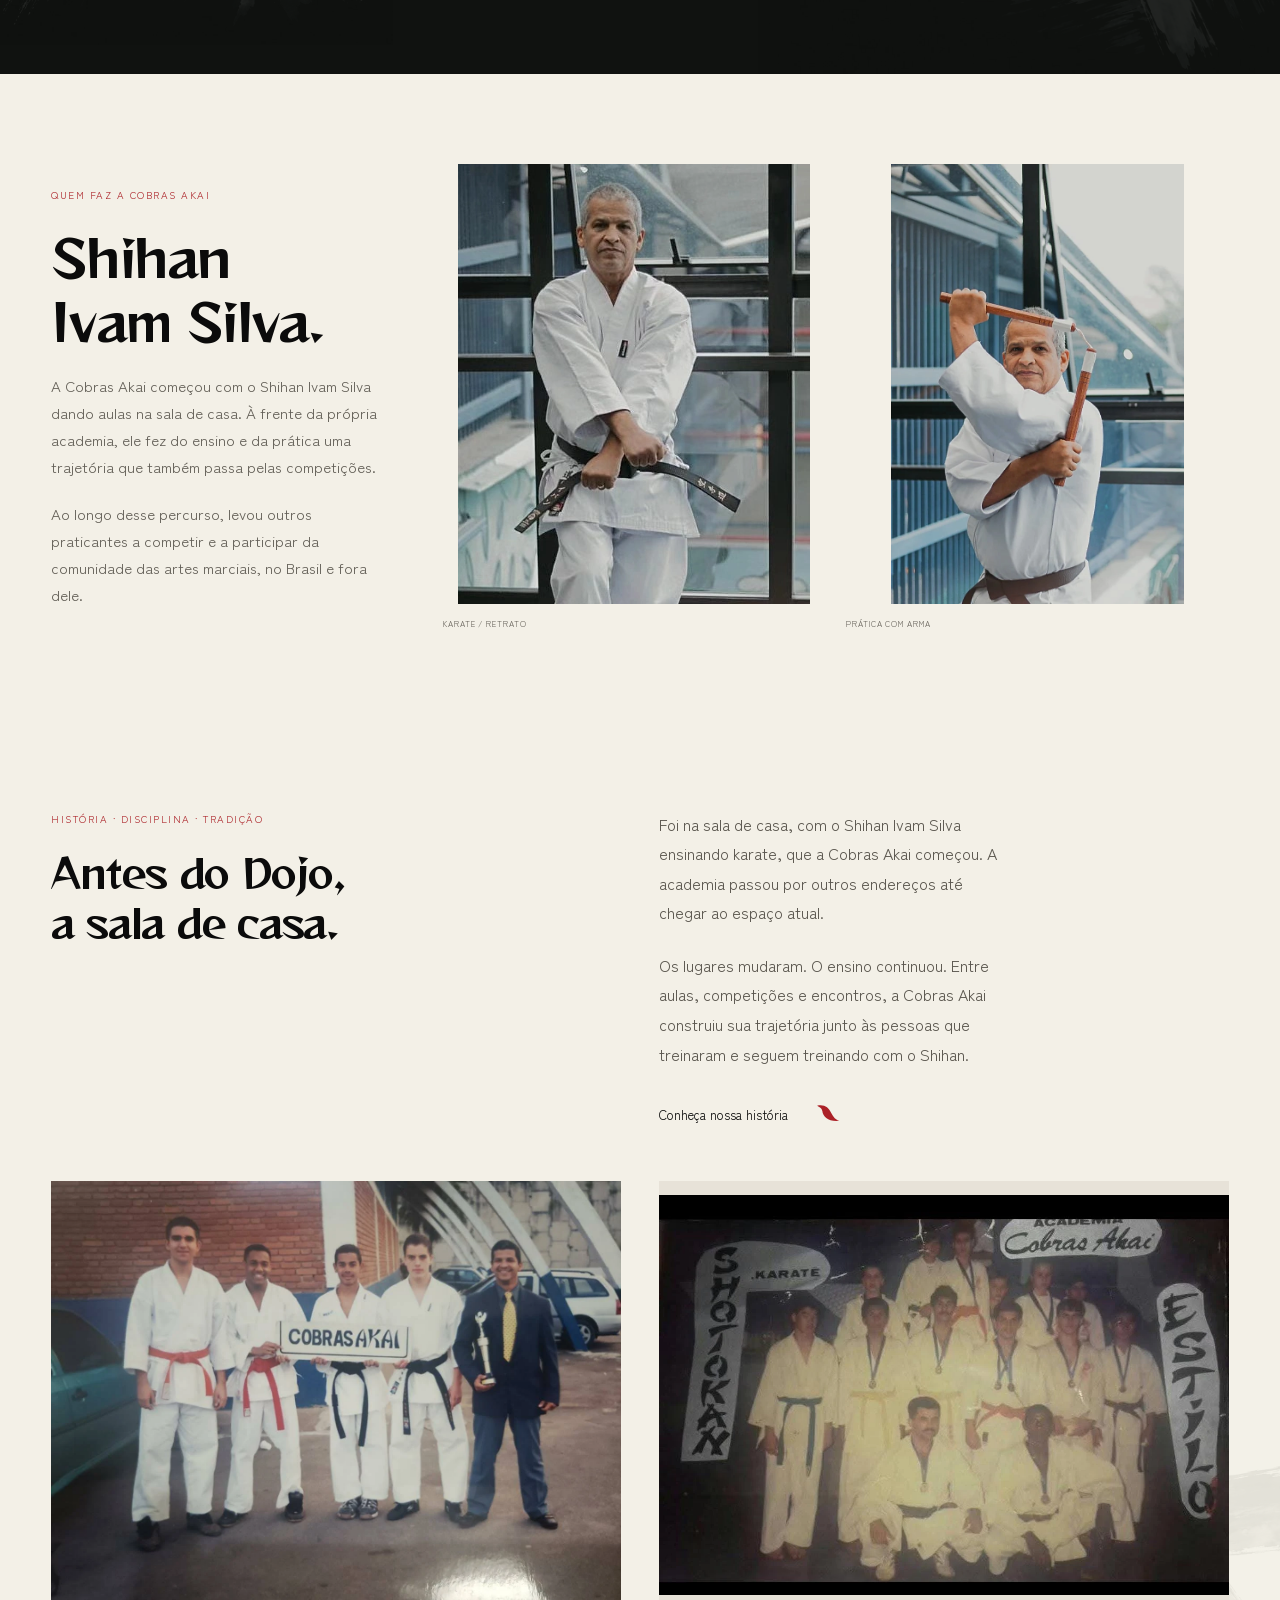
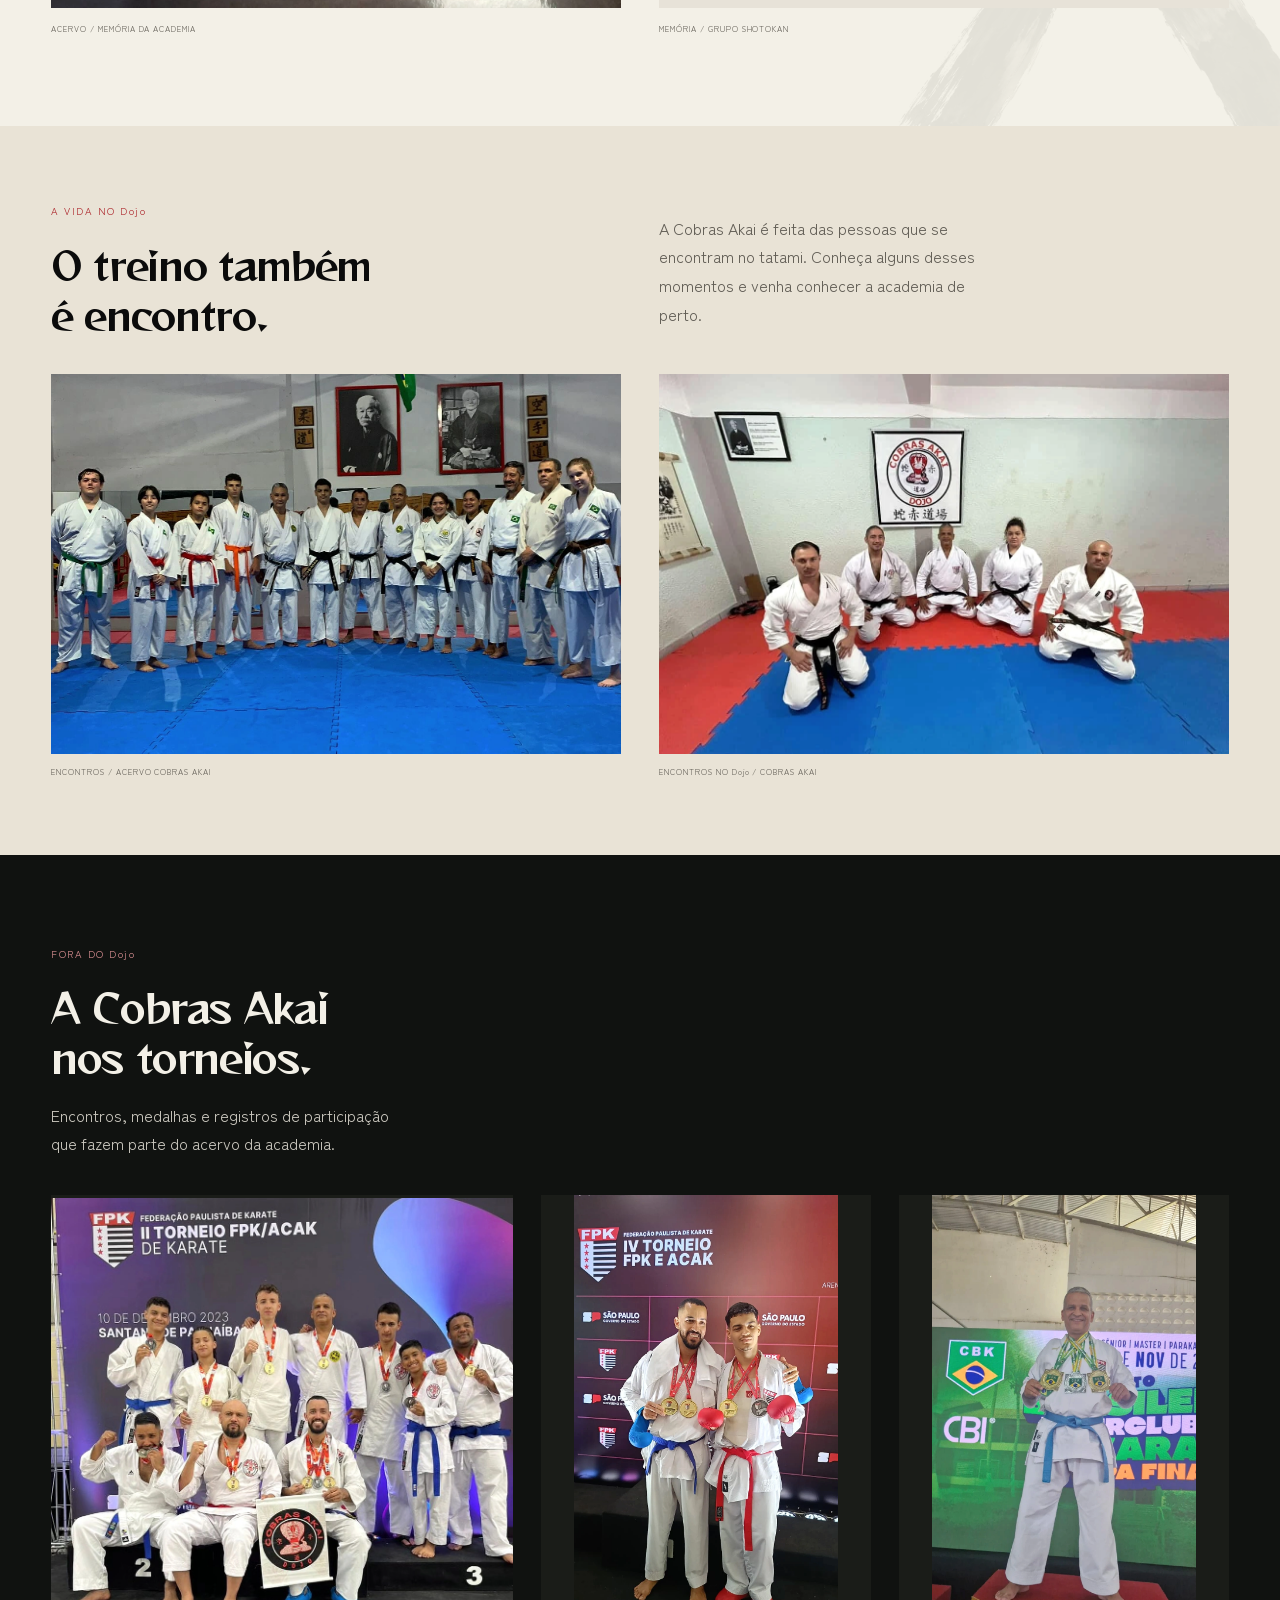
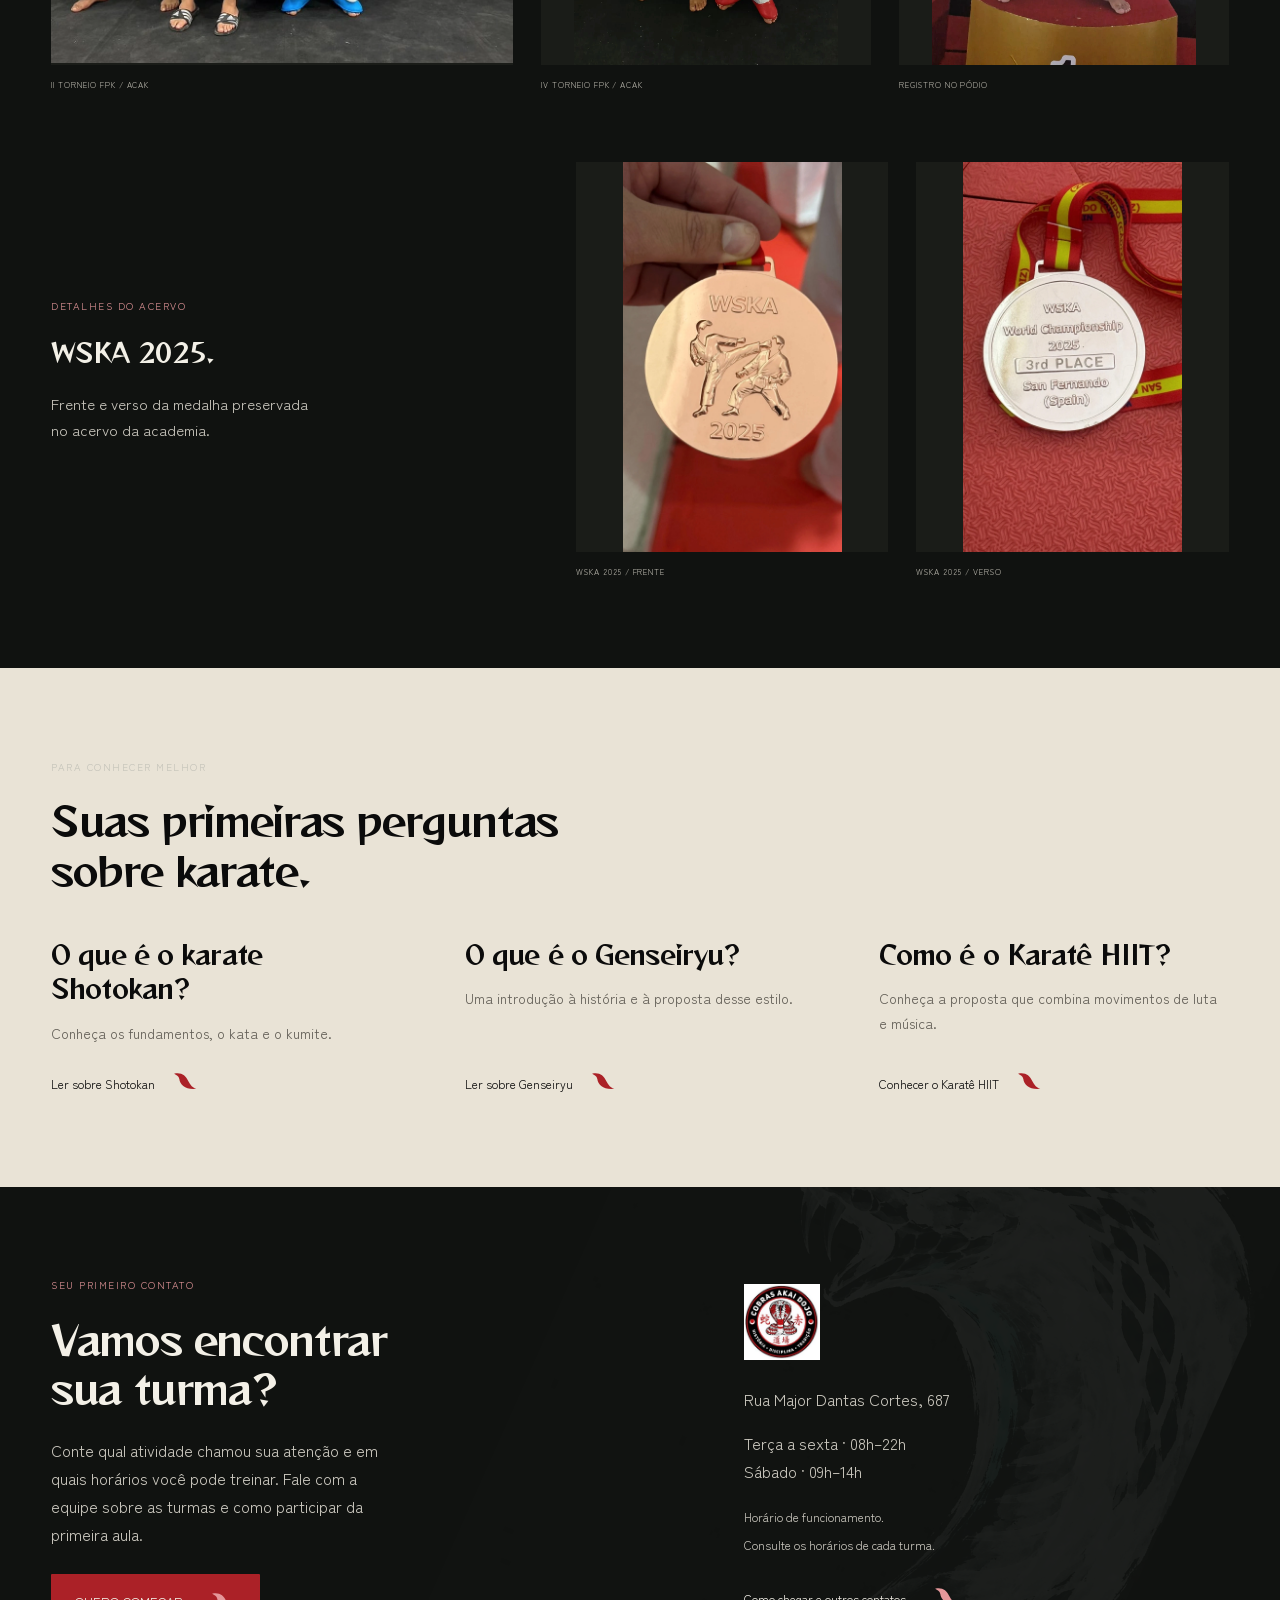
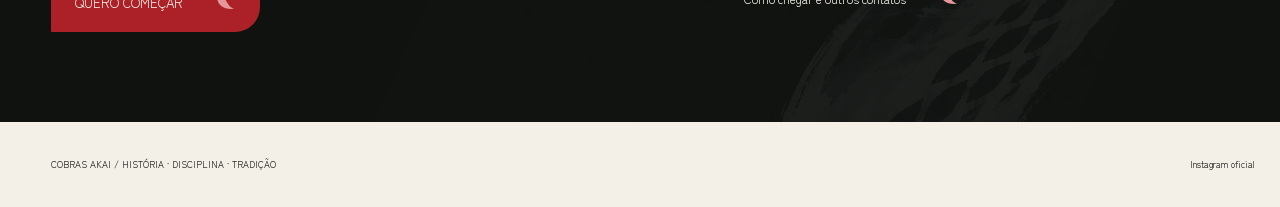
==== commit 7f597003: "Capitalize Dojo with initial D only" ====
--- a/index.html
+++ b/index.html
@@ -1,11 +1,11 @@
-<!doctype html><html lang="pt-BR"><head><meta charset="utf-8"><link rel="icon" type="image/png" sizes="64x64" href="assets/favicon-round.png"><link rel="icon" type="image/svg+xml" href="assets/favicon-round.svg"><link rel="apple-touch-icon" href="assets/apple-touch-icon-round.png"><meta name="viewport" content="width=device-width,initial-scale=1"><meta name="robots" content="noindex,nofollow"><title>Cobras Akai | Academia de Karate, Lutas e Fitness</title><link rel="stylesheet" href="versoes/versoes.css"><link rel="stylesheet" href="versoes/pergaminho.css?v=mobile-20261006"></head><body class="pergaminho"><a class="skip" href="#conteudo">Pular para o conteúdo</a><header class="content masthead"><a class="brand" href="index.html"><img src="assets/emblema.png" width="52" height="52" alt="Cobras Akai"><span>COBRAS AKAI<small>DOJO</small></span></a><nav aria-label="Principal"><a href="#historia">O DOJO</a><a href="atividades.html">Atividades</a><a href="blog.html">Cultura</a><a href="contato.html">Contato</a></nav></header><main id="conteudo"><section class="p-opening"><div class="p-opening-title"><p class="tag">ACADEMIA DE KARATE, LUTAS E FITNESS</p><h1 class="signature"><img src="assets/ink/marca-estilizada.webp" alt="Cobras Akai"></h1><div class="p-brand-values"><span>HISTÓRIA</span><span>DISCIPLINA</span><span>TRADIÇÃO</span></div></div><section class="hero-reel" aria-label="Conheça a Cobras Akai" aria-roledescription="carrossel" tabindex="0">
-<div class="reel-slides"><article class="reel-slide  reel-recent is-active" role="group" aria-roledescription="slide" aria-label="PERTENCER" ><img class="reel-photo" src="assets/fotos/tratadas/banner-dojo-escolhido.png" alt="Praticantes reunidos no tatami da Cobras Akai" fetchpriority="high"><div class="reel-shade"></div><div class="reel-copy"><p class="tag">PERTENCER / COBRAS AKAI</p><h2>Seu lugar<br>é no tatami.</h2><p>Do primeiro treino aos novos desafios, encontre seu caminho no karate com a Cobras Akai.</p></div></article><article class="reel-slide reel-training reel-recent " role="group" aria-roledescription="slide" aria-label="EVOLUIR" inert aria-hidden="true"><img class="reel-photo" src="assets/fotos/tratadas/banner-karate-reconstruido-v2.png" alt="Turma de karate em posição de treino" loading="lazy"><div class="reel-shade"></div><div class="reel-copy"><p class="tag">EVOLUIR / COBRAS AKAI</p><h2>Treine com<br>propósito.</h2><p>Karate, lutas e fitness para desafiar seu corpo, desenvolver sua técnica e fazer do treino parte da sua vida.</p></div></article><article class="reel-slide  reel-archive " role="group" aria-roledescription="slide" aria-label="CONTINUAR" inert aria-hidden="true"><img class="reel-photo" src="assets/fotos/acervo-placa-cobras-akai.webp" alt="Registro do acervo com a placa Cobras Akai" loading="lazy"><div class="reel-shade"></div><div class="reel-copy"><p class="tag">CONTINUAR / COBRAS AKAI</p><h2>Conheça quem<br>faz o DOJO.</h2><p>Dos registros antigos aos encontros de hoje, conheça as pessoas e os momentos da Cobras Akai.</p></div></article></div>
+<!doctype html><html lang="pt-BR"><head><meta charset="utf-8"><link rel="icon" type="image/png" sizes="64x64" href="assets/favicon-round.png"><link rel="icon" type="image/svg+xml" href="assets/favicon-round.svg"><link rel="apple-touch-icon" href="assets/apple-touch-icon-round.png"><meta name="viewport" content="width=device-width,initial-scale=1"><meta name="robots" content="noindex,nofollow"><title>Cobras Akai | Academia de Karate, Lutas e Fitness</title><link rel="stylesheet" href="versoes/versoes.css"><link rel="stylesheet" href="versoes/pergaminho.css?v=mobile-20261006"></head><body class="pergaminho"><a class="skip" href="#conteudo">Pular para o conteúdo</a><header class="content masthead"><a class="brand" href="index.html"><img src="assets/emblema.png" width="52" height="52" alt="Cobras Akai"><span>COBRAS AKAI<small>Dojo</small></span></a><nav aria-label="Principal"><a href="#historia">O Dojo</a><a href="atividades.html">Atividades</a><a href="blog.html">Cultura</a><a href="contato.html">Contato</a></nav></header><main id="conteudo"><section class="p-opening"><div class="p-opening-title"><p class="tag">ACADEMIA DE KARATE, LUTAS E FITNESS</p><h1 class="signature"><img src="assets/ink/marca-estilizada.webp" alt="Cobras Akai"></h1><div class="p-brand-values"><span>HISTÓRIA</span><span>DISCIPLINA</span><span>TRADIÇÃO</span></div></div><section class="hero-reel" aria-label="Conheça a Cobras Akai" aria-roledescription="carrossel" tabindex="0">
+<div class="reel-slides"><article class="reel-slide  reel-recent is-active" role="group" aria-roledescription="slide" aria-label="PERTENCER" ><img class="reel-photo" src="assets/fotos/tratadas/banner-dojo-escolhido.png" alt="Praticantes reunidos no tatami da Cobras Akai" fetchpriority="high"><div class="reel-shade"></div><div class="reel-copy"><p class="tag">PERTENCER / COBRAS AKAI</p><h2>Seu lugar<br>é no tatami.</h2><p>Do primeiro treino aos novos desafios, encontre seu caminho no karate com a Cobras Akai.</p></div></article><article class="reel-slide reel-training reel-recent " role="group" aria-roledescription="slide" aria-label="EVOLUIR" inert aria-hidden="true"><img class="reel-photo" src="assets/fotos/tratadas/banner-karate-reconstruido-v2.png" alt="Turma de karate em posição de treino" loading="lazy"><div class="reel-shade"></div><div class="reel-copy"><p class="tag">EVOLUIR / COBRAS AKAI</p><h2>Treine com<br>propósito.</h2><p>Karate, lutas e fitness para desafiar seu corpo, desenvolver sua técnica e fazer do treino parte da sua vida.</p></div></article><article class="reel-slide  reel-archive " role="group" aria-roledescription="slide" aria-label="CONTINUAR" inert aria-hidden="true"><img class="reel-photo" src="assets/fotos/acervo-placa-cobras-akai.webp" alt="Registro do acervo com a placa Cobras Akai" loading="lazy"><div class="reel-shade"></div><div class="reel-copy"><p class="tag">CONTINUAR / COBRAS AKAI</p><h2>Conheça quem<br>faz o Dojo.</h2><p>Dos registros antigos aos encontros de hoje, conheça as pessoas e os momentos da Cobras Akai.</p></div></article></div>
 <div class="reel-edge reel-edge-left" aria-hidden="true"></div><img class="reel-serpent" src="assets/ink/serpente-fragmento-v07.webp" alt="" aria-hidden="true"><span class="reel-seal" lang="ja" aria-hidden="true">道場</span>
 <div class="reel-bottom"><div class="p-banner-invite"><div class="p-invite"><span class="p-brush" aria-hidden="true"></span><a class="action p-brush-link" href="https://wa.me/5511998178561?text=Ol%C3%A1!%20Quero%20come%C3%A7ar%20na%20Cobras%20Akai.%20Gostaria%20de%20saber%20sobre%20as%20atividades%2C%20os%20hor%C3%A1rios%20e%20como%20funciona%20a%20primeira%20aula."><span>QUERO COMEÇAR</span><svg viewBox="0 0 48 48" aria-hidden="true"><path fill="currentColor" d="M7 8C19 5 27 11 31 20C35 28 39 32 45 34C27 36 17 27 16 17C15 12 11 10 7 8Z"/></svg></a></div></div><div class="reel-controls" aria-label="Controles dos banners"><div class="reel-choices"><button type="button" data-slide="0" aria-label="Mostrar banner Pertencer" aria-pressed="true"><svg viewBox="0 0 32 38" aria-hidden="true"><path d="M16 2C25 8 30 14 27 22C25 28 20 33 16 36C10 31 4 26 4 19C4 12 10 7 16 2Z" fill="currentColor"/></svg><span>Pertencer</span></button><button type="button" data-slide="1" aria-label="Mostrar banner Evoluir" aria-pressed="false"><svg viewBox="0 0 32 38" aria-hidden="true"><path d="M16 2C25 8 30 14 27 22C25 28 20 33 16 36C10 31 4 26 4 19C4 12 10 7 16 2Z" fill="currentColor"/></svg><span>Evoluir</span></button><button type="button" data-slide="2" aria-label="Mostrar banner Continuar" aria-pressed="false"><svg viewBox="0 0 32 38" aria-hidden="true"><path d="M16 2C25 8 30 14 27 22C25 28 20 33 16 36C10 31 4 26 4 19C4 12 10 7 16 2Z" fill="currentColor"/></svg><span>Continuar</span></button></div></div></div></section><div class="p-opening-foot"><span>SHOTOKAN · GENSEIRYU · LUTAS · FITNESS</span><a class="action " href="#historia"><span>Conheça nossa história</span><svg viewBox="0 0 48 48" aria-hidden="true"><path fill="currentColor" d="M7 8C19 5 27 11 31 20C35 28 39 32 45 34C27 36 17 27 16 17C15 12 11 10 7 8Z"/></svg></a></div></section>
 <section class="p-dark p-practices"><div class="p-section-head p-grid"><div><p class="tag">O QUE VOCÊ QUER PRATICAR?</p><h2>Escolha por<br>onde começar.</h2></div><p>A Cobras Akai reúne karate, lutas e fitness na Rua Major Dantas Cortes, 687. Explore as atividades e converse com a equipe sobre as turmas.</p></div><div class="p-practice-content"><img class="ink-art p-gi" src="assets/ink/karategi-nanquim-v02.webp" alt="" aria-hidden="true" loading="lazy"><img class="ink-art p-tatami" src="assets/ink/tatami-nanquim-v02.webp" alt="" aria-hidden="true" loading="lazy"><div class="activities"><article><p class="tag">KARATE</p><h3>Shotokan e Genseiryu</h3><p>Conheça os dois estilos presentes na academia. As aulas de Shotokan incluem turmas para adultos e crianças.</p><a class="action " href="karate.html"><span>Conhecer o karate</span><svg viewBox="0 0 48 48" aria-hidden="true"><path fill="currentColor" d="M7 8C19 5 27 11 31 20C35 28 39 32 45 34C27 36 17 27 16 17C15 12 11 10 7 8Z"/></svg></a></article><article><p class="tag">LUTAS</p><h3>Técnica em prática</h3><p>Jiu-jitsu, boxe japonês e prática com armas. Explore as propostas e consulte as turmas.</p><a class="action " href="atividades.html#boxe"><span>Explorar as lutas</span><svg viewBox="0 0 48 48" aria-hidden="true"><path fill="currentColor" d="M7 8C19 5 27 11 31 20C35 28 39 32 45 34C27 36 17 27 16 17C15 12 11 10 7 8Z"/></svg></a></article><article><p class="tag">FITNESS E TREINO INDIVIDUAL</p><h3>Movimento na rotina</h3><p>Karatê HIIT, Force Training, alongamento, Circuit Training e Personal Fight. Conheça as opções.</p><a class="action " href="atividades.html#hiit"><span>Ver atividades e aulas individuais</span><svg viewBox="0 0 48 48" aria-hidden="true"><path fill="currentColor" d="M7 8C19 5 27 11 31 20C35 28 39 32 45 34C27 36 17 27 16 17C15 12 11 10 7 8Z"/></svg></a></article></div></div></section>
 <section class="p-photo-section p-shihan" id="shihan"><div class="p-photo-heading"><p class="tag">QUEM FAZ A COBRAS AKAI</p><h2>Shihan<br>Ivam Silva.</h2><p>A Cobras Akai começou com o Shihan Ivam Silva dando aulas na sala de casa. À frente da própria academia, ele fez do ensino e da prática uma trajetória que também passa pelas competições.</p><p>Ao longo desse percurso, levou outros praticantes a competir e a participar da comunidade das artes marciais, no Brasil e fora dele.</p></div><div class="p-photo-gallery p-portraits"><figure><a href="assets/fotos/tratadas/retrato-karate.webp" class="archive-enlarge" data-caption="Praticante de karategi branco segurando a faixa preta" aria-label="Ampliar: Praticante de karategi branco segurando a faixa preta"><img src="assets/fotos/tratadas/retrato-karate.webp" alt="Praticante de karategi branco segurando a faixa preta" loading="lazy" decoding="async"></a><figcaption>KARATE / RETRATO</figcaption></figure><figure><a href="assets/fotos/tratadas/pratica-arma.webp" class="archive-enlarge" data-caption="Praticante segurando uma arma articulada de madeira" aria-label="Ampliar: Praticante segurando uma arma articulada de madeira"><img src="assets/fotos/tratadas/pratica-arma.webp" alt="Praticante segurando uma arma articulada de madeira" loading="lazy" decoding="async"></a><figcaption>PRÁTICA COM ARMA</figcaption></figure></div></section>
-<section class="p-history" id="historia"><div class="p-history-intro"><div><p class="tag">HISTÓRIA · DISCIPLINA · TRADIÇÃO</p><h2>Antes do DOJO,<br>a sala de casa.</h2></div><div class="p-history-copy"><p>Foi na sala de casa, com o Shihan Ivam Silva ensinando karate, que a Cobras Akai começou. A academia passou por outros endereços até chegar ao espaço atual.</p><p>Os lugares mudaram. O ensino continuou. Entre aulas, competições e encontros, a Cobras Akai construiu sua trajetória junto às pessoas que treinaram e seguem treinando com o Shihan.</p><a class="action " href="dojo.html#historia"><span>Conheça nossa história</span><svg viewBox="0 0 48 48" aria-hidden="true"><path fill="currentColor" d="M7 8C19 5 27 11 31 20C35 28 39 32 45 34C27 36 17 27 16 17C15 12 11 10 7 8Z"/></svg></a></div></div><div class="p-photo-gallery p-history-album"><figure><a href="assets/fotos/acervo-placa-cobras-akai.webp" class="archive-enlarge" data-caption="Fotografia antiga de grupo com placa Cobras Akai" aria-label="Ampliar: Fotografia antiga de grupo com placa Cobras Akai"><img src="assets/fotos/acervo-placa-cobras-akai.webp" alt="Fotografia antiga de grupo com placa Cobras Akai" loading="lazy" decoding="async"></a><figcaption>ACERVO / MEMÓRIA DA ACADEMIA</figcaption></figure><figure><a href="assets/fotos/acervo-grupo-shotokan.webp" class="archive-enlarge" data-caption="Fotografia antiga de grupo com medalhas e identificação Academia Cobras Akai" aria-label="Ampliar: Fotografia antiga de grupo com medalhas e identificação Academia Cobras Akai"><img src="assets/fotos/acervo-grupo-shotokan.webp" alt="Fotografia antiga de grupo com medalhas e identificação Academia Cobras Akai" loading="lazy" decoding="async"></a><figcaption>MEMÓRIA / GRUPO SHOTOKAN</figcaption></figure></div><img class="ink-art p-belt" src="assets/ink/faixa-nanquim-v02.webp" alt="" aria-hidden="true" loading="lazy"></section>
-<section class="p-photo-section p-together" id="vida-no-dojo"><div class="p-together-intro"><div><p class="tag">A VIDA NO DOJO</p><h2>O treino também<br>é encontro.</h2></div><p>A Cobras Akai é feita das pessoas que se encontram no tatami. Conheça alguns desses momentos e venha conhecer a academia de perto.</p></div><div class="p-photo-gallery p-dojo-pair"><figure><a href="assets/fotos/tratadas/grupo-tatami.webp" class="archive-enlarge" data-caption="Turma reunida em pé no tatami azul" aria-label="Ampliar: Turma reunida em pé no tatami azul"><img src="assets/fotos/tratadas/grupo-tatami.webp" alt="Turma reunida em pé no tatami azul" loading="lazy" decoding="async"></a><figcaption>ENCONTROS / ACERVO COBRAS AKAI</figcaption></figure><figure><a href="assets/fotos/tratadas/encontro-faixas.webp" class="archive-enlarge" data-caption="Grupo de praticantes no DOJO Cobras Akai" aria-label="Ampliar: Grupo de praticantes no DOJO Cobras Akai"><img src="assets/fotos/tratadas/encontro-faixas.webp" alt="Grupo de praticantes no DOJO Cobras Akai" loading="lazy" decoding="async"></a><figcaption>ENCONTROS NO DOJO / COBRAS AKAI</figcaption></figure></div></section>
-<section class="p-dark p-photo-section"><div class="p-photo-heading"><p class="tag">FORA DO DOJO</p><h2>A Cobras Akai<br>nos torneios.</h2><p>Encontros, medalhas e registros de participação que fazem parte do acervo da academia.</p></div><div class="p-photo-gallery p-competitions"><figure><a href="assets/fotos/tratadas/registro-torneio.webp" class="archive-enlarge" data-caption="Grupo com medalhas e bandeira Cobras Akai no II Torneio FPK e ACAK" aria-label="Ampliar: Grupo com medalhas e bandeira Cobras Akai no II Torneio FPK e ACAK"><img src="assets/fotos/tratadas/registro-torneio.webp" alt="Grupo com medalhas e bandeira Cobras Akai no II Torneio FPK e ACAK" loading="lazy" decoding="async"></a><figcaption>II TORNEIO FPK / ACAK</figcaption></figure><figure><a href="assets/fotos/tratadas/dupla-torneio.webp" class="archive-enlarge" data-caption="Dois praticantes com medalhas no IV Torneio FPK e ACAK" aria-label="Ampliar: Dois praticantes com medalhas no IV Torneio FPK e ACAK"><img src="assets/fotos/tratadas/dupla-torneio.webp" alt="Dois praticantes com medalhas no IV Torneio FPK e ACAK" loading="lazy" decoding="async"></a><figcaption>IV TORNEIO FPK / ACAK</figcaption></figure><figure><a href="assets/fotos/tratadas/registro-podio.webp" class="archive-enlarge" data-caption="Praticante com medalhas em um pódio diante do painel CBK" aria-label="Ampliar: Praticante com medalhas em um pódio diante do painel CBK"><img src="assets/fotos/tratadas/registro-podio.webp" alt="Praticante com medalhas em um pódio diante do painel CBK" loading="lazy" decoding="async"></a><figcaption>REGISTRO NO PÓDIO</figcaption></figure></div><div class="p-medal-story"><div><p class="tag">DETALHES DO ACERVO</p><h3>WSKA 2025.</h3><p>Frente e verso da medalha preservada no acervo da academia.</p></div><div class="p-photo-gallery p-medals"><figure><a href="assets/fotos/tratadas/medalha-frente.webp" class="archive-enlarge" data-caption="Frente de medalha com inscrição WSKA 2025" aria-label="Ampliar: Frente de medalha com inscrição WSKA 2025"><img src="assets/fotos/tratadas/medalha-frente.webp" alt="Frente de medalha com inscrição WSKA 2025" loading="lazy" decoding="async"></a><figcaption>WSKA 2025 / FRENTE</figcaption></figure><figure><a href="assets/fotos/tratadas/medalha-verso.webp" class="archive-enlarge" data-caption="Verso de medalha com inscrição WSKA World Championship 2025, 3rd Place, San Fernando, Spain" aria-label="Ampliar: Verso de medalha com inscrição WSKA World Championship 2025, 3rd Place, San Fernando, Spain"><img src="assets/fotos/tratadas/medalha-verso.webp" alt="Verso de medalha com inscrição WSKA World Championship 2025, 3rd Place, San Fernando, Spain" loading="lazy" decoding="async"></a><figcaption>WSKA 2025 / VERSO</figcaption></figure></div></div></section>
+<section class="p-history" id="historia"><div class="p-history-intro"><div><p class="tag">HISTÓRIA · DISCIPLINA · TRADIÇÃO</p><h2>Antes do Dojo,<br>a sala de casa.</h2></div><div class="p-history-copy"><p>Foi na sala de casa, com o Shihan Ivam Silva ensinando karate, que a Cobras Akai começou. A academia passou por outros endereços até chegar ao espaço atual.</p><p>Os lugares mudaram. O ensino continuou. Entre aulas, competições e encontros, a Cobras Akai construiu sua trajetória junto às pessoas que treinaram e seguem treinando com o Shihan.</p><a class="action " href="dojo.html#historia"><span>Conheça nossa história</span><svg viewBox="0 0 48 48" aria-hidden="true"><path fill="currentColor" d="M7 8C19 5 27 11 31 20C35 28 39 32 45 34C27 36 17 27 16 17C15 12 11 10 7 8Z"/></svg></a></div></div><div class="p-photo-gallery p-history-album"><figure><a href="assets/fotos/acervo-placa-cobras-akai.webp" class="archive-enlarge" data-caption="Fotografia antiga de grupo com placa Cobras Akai" aria-label="Ampliar: Fotografia antiga de grupo com placa Cobras Akai"><img src="assets/fotos/acervo-placa-cobras-akai.webp" alt="Fotografia antiga de grupo com placa Cobras Akai" loading="lazy" decoding="async"></a><figcaption>ACERVO / MEMÓRIA DA ACADEMIA</figcaption></figure><figure><a href="assets/fotos/acervo-grupo-shotokan.webp" class="archive-enlarge" data-caption="Fotografia antiga de grupo com medalhas e identificação Academia Cobras Akai" aria-label="Ampliar: Fotografia antiga de grupo com medalhas e identificação Academia Cobras Akai"><img src="assets/fotos/acervo-grupo-shotokan.webp" alt="Fotografia antiga de grupo com medalhas e identificação Academia Cobras Akai" loading="lazy" decoding="async"></a><figcaption>MEMÓRIA / GRUPO SHOTOKAN</figcaption></figure></div><img class="ink-art p-belt" src="assets/ink/faixa-nanquim-v02.webp" alt="" aria-hidden="true" loading="lazy"></section>
+<section class="p-photo-section p-together" id="vida-no-dojo"><div class="p-together-intro"><div><p class="tag">A VIDA NO Dojo</p><h2>O treino também<br>é encontro.</h2></div><p>A Cobras Akai é feita das pessoas que se encontram no tatami. Conheça alguns desses momentos e venha conhecer a academia de perto.</p></div><div class="p-photo-gallery p-dojo-pair"><figure><a href="assets/fotos/tratadas/grupo-tatami.webp" class="archive-enlarge" data-caption="Turma reunida em pé no tatami azul" aria-label="Ampliar: Turma reunida em pé no tatami azul"><img src="assets/fotos/tratadas/grupo-tatami.webp" alt="Turma reunida em pé no tatami azul" loading="lazy" decoding="async"></a><figcaption>ENCONTROS / ACERVO COBRAS AKAI</figcaption></figure><figure><a href="assets/fotos/tratadas/encontro-faixas.webp" class="archive-enlarge" data-caption="Grupo de praticantes no Dojo Cobras Akai" aria-label="Ampliar: Grupo de praticantes no Dojo Cobras Akai"><img src="assets/fotos/tratadas/encontro-faixas.webp" alt="Grupo de praticantes no Dojo Cobras Akai" loading="lazy" decoding="async"></a><figcaption>ENCONTROS NO Dojo / COBRAS AKAI</figcaption></figure></div></section>
+<section class="p-dark p-photo-section"><div class="p-photo-heading"><p class="tag">FORA DO Dojo</p><h2>A Cobras Akai<br>nos torneios.</h2><p>Encontros, medalhas e registros de participação que fazem parte do acervo da academia.</p></div><div class="p-photo-gallery p-competitions"><figure><a href="assets/fotos/tratadas/registro-torneio.webp" class="archive-enlarge" data-caption="Grupo com medalhas e bandeira Cobras Akai no II Torneio FPK e ACAK" aria-label="Ampliar: Grupo com medalhas e bandeira Cobras Akai no II Torneio FPK e ACAK"><img src="assets/fotos/tratadas/registro-torneio.webp" alt="Grupo com medalhas e bandeira Cobras Akai no II Torneio FPK e ACAK" loading="lazy" decoding="async"></a><figcaption>II TORNEIO FPK / ACAK</figcaption></figure><figure><a href="assets/fotos/tratadas/dupla-torneio.webp" class="archive-enlarge" data-caption="Dois praticantes com medalhas no IV Torneio FPK e ACAK" aria-label="Ampliar: Dois praticantes com medalhas no IV Torneio FPK e ACAK"><img src="assets/fotos/tratadas/dupla-torneio.webp" alt="Dois praticantes com medalhas no IV Torneio FPK e ACAK" loading="lazy" decoding="async"></a><figcaption>IV TORNEIO FPK / ACAK</figcaption></figure><figure><a href="assets/fotos/tratadas/registro-podio.webp" class="archive-enlarge" data-caption="Praticante com medalhas em um pódio diante do painel CBK" aria-label="Ampliar: Praticante com medalhas em um pódio diante do painel CBK"><img src="assets/fotos/tratadas/registro-podio.webp" alt="Praticante com medalhas em um pódio diante do painel CBK" loading="lazy" decoding="async"></a><figcaption>REGISTRO NO PÓDIO</figcaption></figure></div><div class="p-medal-story"><div><p class="tag">DETALHES DO ACERVO</p><h3>WSKA 2025.</h3><p>Frente e verso da medalha preservada no acervo da academia.</p></div><div class="p-photo-gallery p-medals"><figure><a href="assets/fotos/tratadas/medalha-frente.webp" class="archive-enlarge" data-caption="Frente de medalha com inscrição WSKA 2025" aria-label="Ampliar: Frente de medalha com inscrição WSKA 2025"><img src="assets/fotos/tratadas/medalha-frente.webp" alt="Frente de medalha com inscrição WSKA 2025" loading="lazy" decoding="async"></a><figcaption>WSKA 2025 / FRENTE</figcaption></figure><figure><a href="assets/fotos/tratadas/medalha-verso.webp" class="archive-enlarge" data-caption="Verso de medalha com inscrição WSKA World Championship 2025, 3rd Place, San Fernando, Spain" aria-label="Ampliar: Verso de medalha com inscrição WSKA World Championship 2025, 3rd Place, San Fernando, Spain"><img src="assets/fotos/tratadas/medalha-verso.webp" alt="Verso de medalha com inscrição WSKA World Championship 2025, 3rd Place, San Fernando, Spain" loading="lazy" decoding="async"></a><figcaption>WSKA 2025 / VERSO</figcaption></figure></div></div></section>
 <section class="p-journal"><div class="p-section-head"><p class="tag">PARA CONHECER MELHOR</p><h2>Suas primeiras perguntas<br>sobre karate.</h2></div><div class="readings"><a href="artigo-shotokan.html"><h3>O que é o karate Shotokan?</h3><p>Conheça os fundamentos, o kata e o kumite.</p><span>Ler sobre Shotokan <svg viewBox="0 0 48 48" aria-hidden="true"><path fill="currentColor" d="M7 8C19 5 27 11 31 20C35 28 39 32 45 34C27 36 17 27 16 17C15 12 11 10 7 8Z"/></svg></span></a><a href="artigo-genseiryu.html"><h3>O que é o Genseiryu?</h3><p>Uma introdução à história e à proposta desse estilo.</p><span>Ler sobre Genseiryu <svg viewBox="0 0 48 48" aria-hidden="true"><path fill="currentColor" d="M7 8C19 5 27 11 31 20C35 28 39 32 45 34C27 36 17 27 16 17C15 12 11 10 7 8Z"/></svg></span></a><a href="artigo-karate-hiit.html"><h3>Como é o Karatê HIIT?</h3><p>Conheça a proposta que combina movimentos de luta e música.</p><span>Conhecer o Karatê HIIT <svg viewBox="0 0 48 48" aria-hidden="true"><path fill="currentColor" d="M7 8C19 5 27 11 31 20C35 28 39 32 45 34C27 36 17 27 16 17C15 12 11 10 7 8Z"/></svg></span></a></div></section>
 <section class="p-dark p-visit p-grid"><img class="ink-art p-visit-scales" src="assets/ink/serpente-fragmento-v07.webp" alt="" aria-hidden="true" loading="lazy"><div><p class="tag">SEU PRIMEIRO CONTATO</p><h2>Vamos encontrar<br>sua turma?</h2><p>Conte qual atividade chamou sua atenção e em quais horários você pode treinar. Fale com a equipe sobre as turmas e como participar da primeira aula.</p><a class="action strong" href="https://wa.me/5511998178561?text=Ol%C3%A1!%20Quero%20come%C3%A7ar%20na%20Cobras%20Akai.%20Gostaria%20de%20saber%20sobre%20as%20atividades%2C%20os%20hor%C3%A1rios%20e%20como%20funciona%20a%20primeira%20aula."><span>QUERO COMEÇAR</span><svg viewBox="0 0 48 48" aria-hidden="true"><path fill="currentColor" d="M7 8C19 5 27 11 31 20C35 28 39 32 45 34C27 36 17 27 16 17C15 12 11 10 7 8Z"/></svg></a></div><div class="p-address"><img src="assets/emblema.png" alt="Cobras Akai" width="76" height="76"><p>Rua Major Dantas Cortes, 687</p><p>Terça a sexta · 08h–22h<br>Sábado · 09h–14h</p><small>Horário de funcionamento.<br>Consulte os horários de cada turma.</small><a class="action " href="contato.html"><span>Como chegar e outros contatos</span><svg viewBox="0 0 48 48" aria-hidden="true"><path fill="currentColor" d="M7 8C19 5 27 11 31 20C35 28 39 32 45 34C27 36 17 27 16 17C15 12 11 10 7 8Z"/></svg></a></div></section><dialog class="p-lightbox" aria-label="Fotografia ampliada"><button type="button" class="p-photo-close">Fechar fotografia</button><img alt=""><p></p></dialog></main><footer class="content"><span>COBRAS AKAI / HISTÓRIA · DISCIPLINA · TRADIÇÃO</span><a href="https://www.instagram.com/cobrasakaioficial/">Instagram oficial</a></footer><script src="versoes/pergaminho.js" defer></script></body></html>
